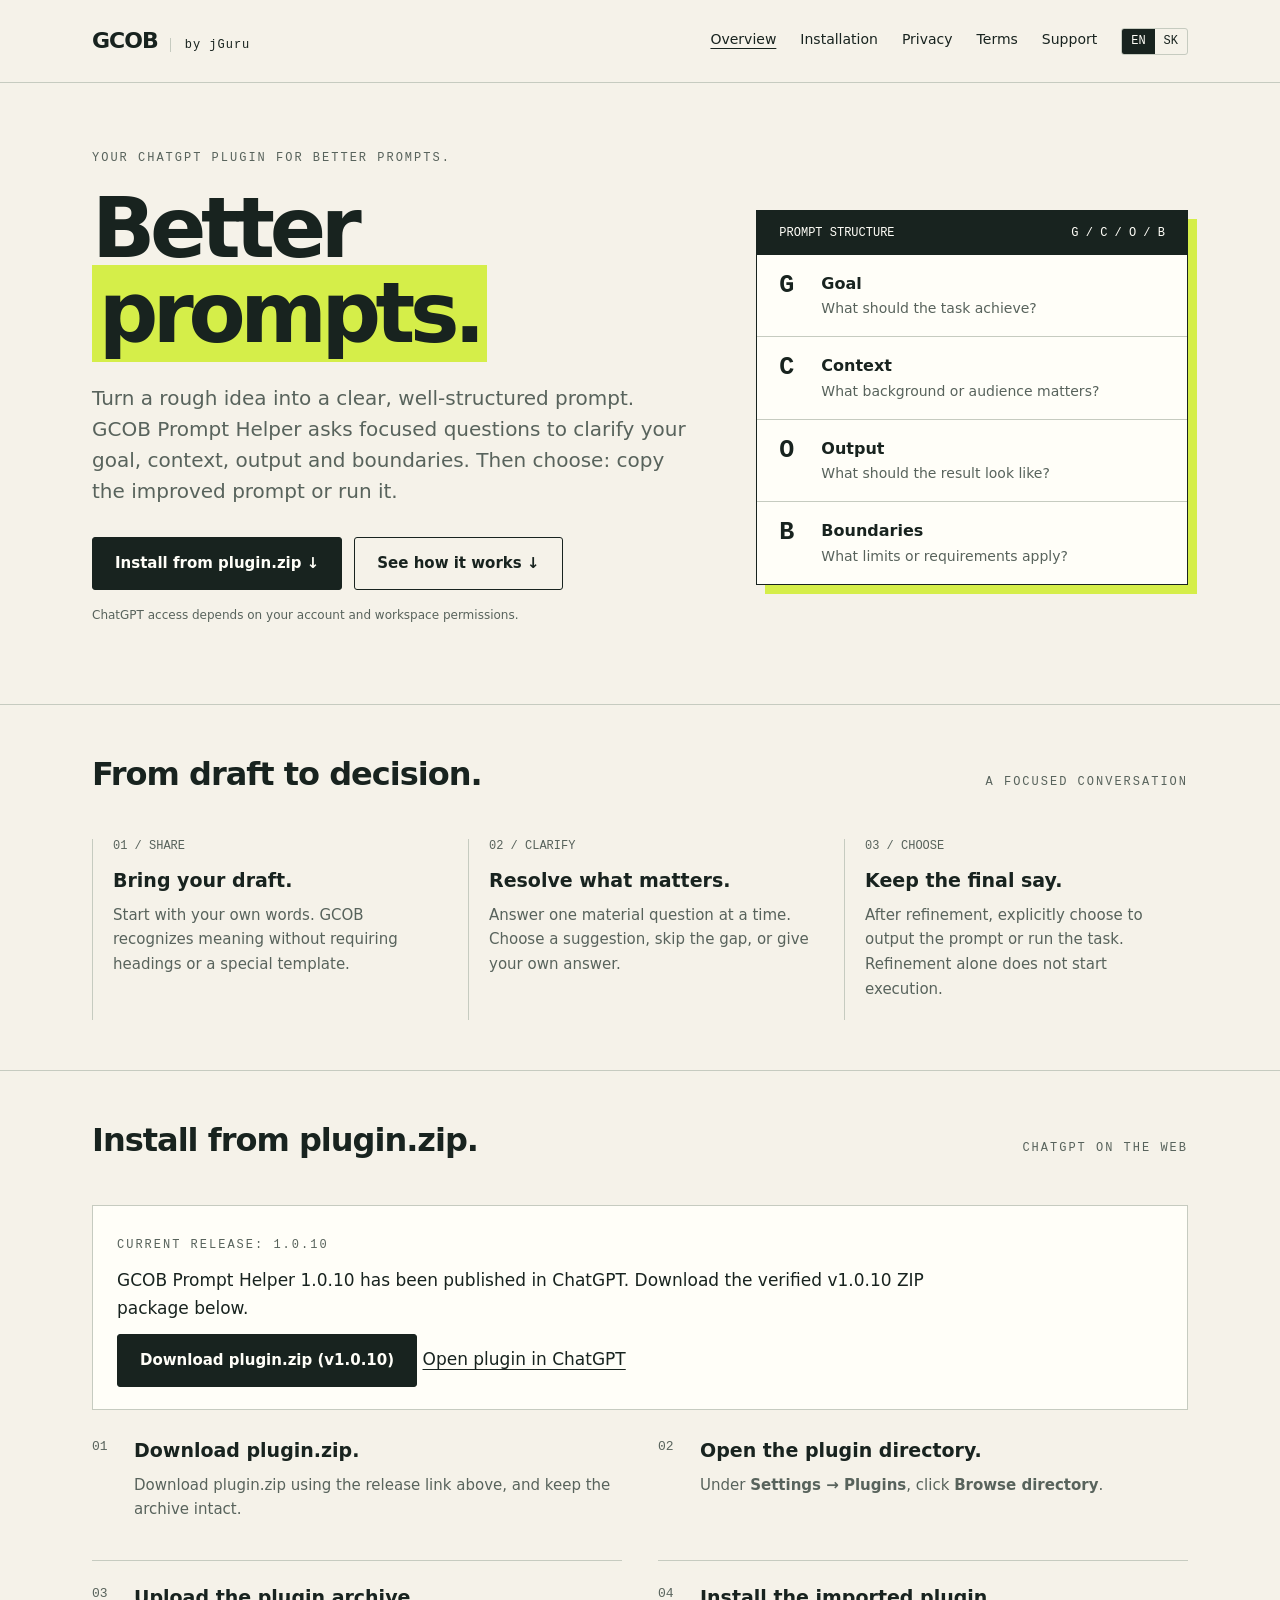
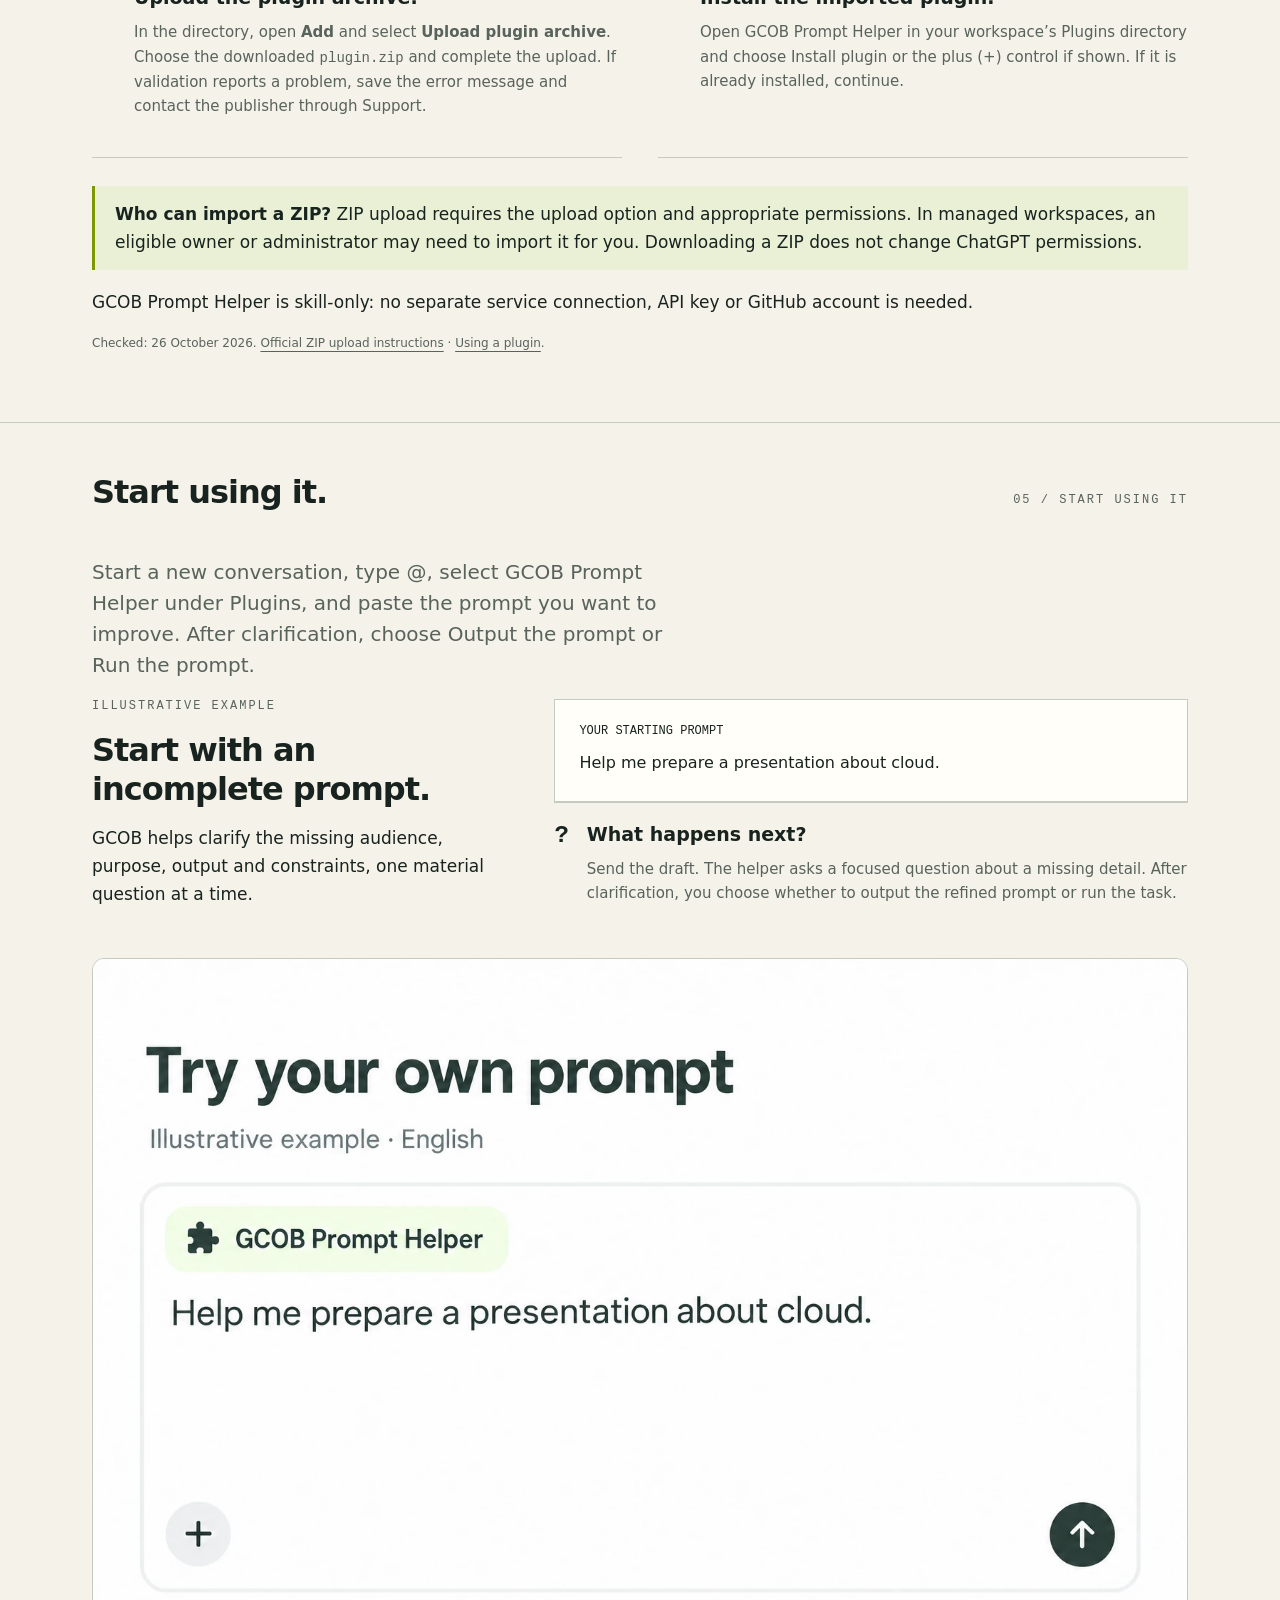
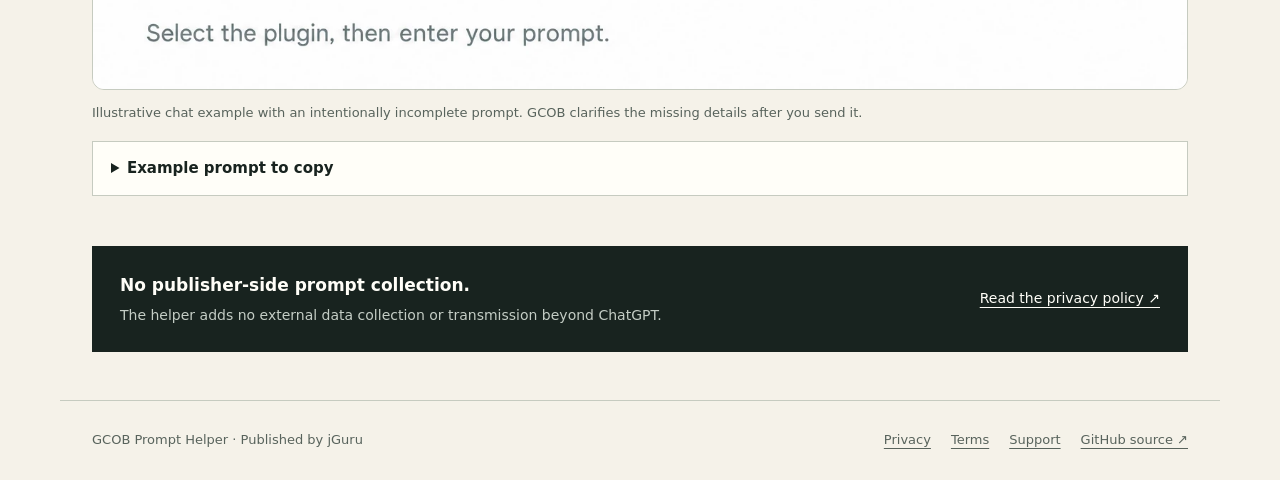
==== index.html @ a074fd97 "Align English plugin installation steps with Slovak guide" ====
<!doctype html><html lang="en"><head><meta charset="utf-8"><meta name="viewport" content="width=device-width, initial-scale=1"><meta name="description" content="Create better prompts with GCOB Prompt Helper by jGuru. Turn rough ideas into clear prompts through focused questions about your goal, context, output and boundaries."><meta name="color-scheme" content="light"><meta name="referrer" content="strict-origin-when-cross-origin"><title>Better prompts with GCOB Prompt Helper | jGuru</title><link rel="icon" type="image/svg+xml" href="assets/favicon.svg"><link rel="stylesheet" href="assets/site.css"><link rel="canonical" href="https://passanger68.github.io/gcob-prompt-helper/" /><link rel="alternate" hreflang="en" href="https://passanger68.github.io/gcob-prompt-helper/" /><link rel="alternate" hreflang="sk" href="https://passanger68.github.io/gcob-prompt-helper/sk/" /><link rel="alternate" hreflang="x-default" href="https://passanger68.github.io/gcob-prompt-helper/" /></head><body><a class="skip" href="#main">Skip to content</a><header><div class="wrap top"><a class="brand" href="index.html">GCOB<span>by jGuru</span></a><nav aria-label="Main navigation"><a href="index.html" aria-current="page">Overview</a><a href="#install">Installation</a><a href="privacy/">Privacy</a><a href="terms/">Terms</a><a href="support/">Support</a><span class="language-switch" role="group" aria-label="EN / SK"><a href="index.html" lang="en" hreflang="en" aria-current="true">EN</a><a href="sk/index.html" lang="sk" hreflang="sk">SK</a></span></nav></div></header><main id="main"><section class="wrap hero"><div><p class="eyebrow">Your ChatGPT plugin for better prompts.</p><h1>Better<br><em>prompts.</em></h1><p class="lead">Turn a rough idea into a clear, well-structured prompt. GCOB Prompt Helper asks focused questions to clarify your goal, context, output and boundaries. Then choose: copy the improved prompt or run it.</p><div class="actions"><a class="button" href="#install">Install from plugin.zip ↓</a><a class="button secondary" href="#how-it-works">See how it works ↓</a></div><p class="micro">ChatGPT access depends on your account and workspace permissions.</p></div><aside class="spec" aria-label="The four parts of GCOB"><div class="spec-head"><span>PROMPT STRUCTURE</span><span>G / C / O / B</span></div><dl><div><dt>G</dt><dd><strong>Goal</strong>What should the task achieve?</dd></div><div><dt>C</dt><dd><strong>Context</strong>What background or audience matters?</dd></div><div><dt>O</dt><dd><strong>Output</strong>What should the result look like?</dd></div><div><dt>B</dt><dd><strong>Boundaries</strong>What limits or requirements apply?</dd></div></dl></aside></section><section class="section" id="how-it-works"><div class="wrap"><div class="section-head"><h2>From draft to decision.</h2><span class="eyebrow">A focused conversation</span></div><div class="steps"><article><span class="number">01 / SHARE</span><h3>Bring your draft.</h3><p>Start with your own words. GCOB recognizes meaning without requiring headings or a special template.</p></article><article><span class="number">02 / CLARIFY</span><h3>Resolve what matters.</h3><p>Answer one material question at a time. Choose a suggestion, skip the gap, or give your own answer.</p></article><article><span class="number">03 / CHOOSE</span><h3>Keep the final say.</h3><p>After refinement, explicitly choose to output the prompt or run the task. Refinement alone does not start execution.</p></article></div></div></section><section class="section" id="install"><div class="wrap"><div class="section-head"><h2>Install from plugin.zip.</h2><span class="eyebrow">ChatGPT on the web</span></div><div class="release-status"><span class="eyebrow">Current release: 1.0.10</span><p>GCOB Prompt Helper 1.0.10 has been published in ChatGPT. Download the verified v1.0.10 ZIP package below.</p><a class="button" href="https://github.com/passanger68/gcob-prompt-helper/releases/download/v1.0.10/plugin.zip" download>Download plugin.zip (v1.0.10)</a> <a href="https://chatgpt.com/plugins/Plugin_091097c7dc1c819188bea072cd539f1d">Open plugin in ChatGPT</a></div><ol class="install-steps"><li><h3>Download plugin.zip.</h3><p>Download plugin.zip using the release link above, and keep the archive intact.</p></li><li><h3>Open the plugin directory.</h3><p>Under <strong>Settings → Plugins</strong>, click <strong>Browse directory</strong>.</p></li><li><h3>Upload the plugin archive.</h3><p>In the directory, open <strong>Add</strong> and select <strong>Upload plugin archive</strong>. Choose the downloaded <code>plugin.zip</code> and complete the upload. If validation reports a problem, save the error message and contact the publisher through Support.</p></li><li><h3>Install the imported plugin.</h3><p>Open GCOB Prompt Helper in your workspace’s Plugins directory and choose Install plugin or the plus (+) control if shown. If it is already installed, continue.</p></li></ol><p class="note"><strong>Who can import a ZIP?</strong> ZIP upload requires the upload option and appropriate permissions. In managed workspaces, an eligible owner or administrator may need to import it for you. Downloading a ZIP does not change ChatGPT permissions.</p><p>GCOB Prompt Helper is skill-only: no separate service connection, API key or GitHub account is needed.</p><p class="micro">Checked: 26 October 2026. <a href="https://help.openai.com/en/articles/20001256-plugins-in-chatgpt">Official ZIP upload instructions</a> · <a href="https://learn.chatgpt.com/docs/build-plugins#using-a-plugin">Using a plugin</a>.</p></div></section><section class="section" id="start-using"><div class="wrap"><div class="section-head"><h2>Start using it.</h2><span class="eyebrow">05 / START USING IT</span></div><p class="lead">Start a new conversation, type @, select GCOB Prompt Helper under Plugins, and paste the prompt you want to improve. After clarification, choose Output the prompt or Run the prompt.</p></div><div class="wrap example" id="example"><div><p class="eyebrow">Illustrative example</p><h2>Start with an incomplete prompt.</h2><p>GCOB helps clarify the missing audience, purpose, output and constraints, one material question at a time.</p></div><div><div class="prompt"><strong>Your starting prompt</strong>Help me prepare a presentation about cloud.</div><div class="choice"><b>?</b><div><h3>What happens next?</h3><p>Send the draft. The helper asks a focused question about a missing detail. After clarification, you choose whether to output the refined prompt or run the task.</p></div></div></div></div><div class="wrap chat-demo"><figure><a href="assets/chat-example-en-v2.webp" aria-label="Chat box with GCOB Prompt Helper selected and an incomplete English prompt about a cloud presentation."><img src="assets/chat-example-en-v2.webp" alt="Chat box with GCOB Prompt Helper selected and an incomplete English prompt about a cloud presentation." width="1536" height="1024" loading="lazy" decoding="async"></a><figcaption>Illustrative chat example with an intentionally incomplete prompt. GCOB clarifies the missing details after you send it.</figcaption></figure><details><summary>Example prompt to copy</summary><p class="copy-prompt">Help me prepare a presentation about cloud.</p></details></div></section><section class="wrap" style="padding-bottom:48px"><div class="privacy-banner"><div><strong>No publisher-side prompt collection.</strong><p>The helper adds no external data collection or transmission beyond ChatGPT.</p></div><a href="privacy/">Read the privacy policy ↗</a></div></section></main><footer class="wrap footer"><span>GCOB Prompt Helper · Published by jGuru</span><div class="footer-links"><a href="privacy/">Privacy</a><a href="terms/">Terms</a><a href="support/">Support</a><a href="https://github.com/passanger68/gcob-prompt-helper">GitHub source ↗</a></div></footer></body></html>
---- assets/site.css ----
@charset "UTF-8";:root{--paper:#f5f2e9;--ink:#18231f;--muted:#58635c;--line:#c6cbc0;--accent:#d5ee49;--white:#fffef8}*{box-sizing:border-box}html{scroll-behavior:smooth}body{margin:0;background:var(--paper);color:var(--ink);font:17px/1.65 system-ui,-apple-system,BlinkMacSystemFont,"Segoe UI",sans-serif}a{color:inherit;text-underline-offset:4px}a:hover{text-decoration-thickness:2px}a:focus-visible{outline:3px solid #547300;outline-offset:5px}.wrap{max-width:1160px;margin:auto;padding:0 32px}.skip{position:absolute;top:-80px;left:16px;background:var(--ink);color:white;padding:10px}.skip:focus{top:10px;z-index:9}header{border-bottom:1px solid var(--line)}.top{display:flex;justify-content:space-between;align-items:center;gap:24px;padding-top:23px;padding-bottom:23px}.brand{font-weight:800;text-decoration:none;letter-spacing:-1px;font-size:22px}.brand span{font:12px ui-monospace,monospace;letter-spacing:1px;margin-left:12px;border-left:1px solid var(--line);padding-left:14px}nav{display:flex;gap:24px;flex-wrap:wrap}nav a{font-size:14px;text-decoration:none}nav a[aria-current=page]{text-decoration:underline}.eyebrow{font:12px ui-monospace,monospace;text-transform:uppercase;letter-spacing:2px;color:var(--muted)}.hero{padding-top:68px;padding-bottom:60px;display:grid;grid-template-columns:1.4fr 1fr;gap:60px;align-items:center}h1{font-size:clamp(46px,6.5vw,86px);line-height:1.02;letter-spacing:-.065em;font-weight:750;margin:22px 0 26px}h1 em{font-style:normal;background:var(--accent);padding:0 .08em}.lead{max-width:600px;font-size:20px;line-height:1.55;color:var(--muted)}.actions{display:flex;gap:12px;align-items:center;flex-wrap:wrap;margin-top:30px}.button{display:inline-flex;align-items:center;justify-content:center;background:var(--ink);color:var(--white);padding:13px 22px;text-decoration:none;font-size:15px;font-weight:650;border:1px solid var(--ink);border-radius:3px}.button.secondary{color:var(--ink);background:transparent}.button:hover{background:var(--accent);color:var(--ink)}.micro{font-size:12px;color:var(--muted);margin-top:16px}.spec{border:1px solid var(--ink);box-shadow:9px 9px 0 var(--accent);background:var(--white)}.spec-head{padding:15px 22px;background:var(--ink);color:var(--white);font:12px ui-monospace,monospace;display:flex;justify-content:space-between;gap:10px}.spec dl{margin:0}.spec dl>div{padding:16px 22px;border-bottom:1px solid var(--line);display:grid;grid-template-columns:28px 1fr;gap:14px}.spec dl>div:last-child{border:0}.spec dt{font:700 25px ui-monospace,monospace}.spec dd{margin:0;font-size:14px;color:var(--muted)}.spec strong{display:block;color:var(--ink);font-size:16px}.section{border-top:1px solid var(--line);padding:50px 0}.section-head{display:flex;align-items:baseline;justify-content:space-between;gap:24px;margin-bottom:30px}h2{font-size:32px;line-height:1.2;letter-spacing:-1px;margin:0 0 16px}h3{font-size:19px;line-height:1.3;margin:0 0 10px}.steps{display:grid;grid-template-columns:repeat(3,1fr);gap:32px;counter-reset:steps}.steps article{border-left:1px solid var(--line);padding-left:20px}.number{font:12px ui-monospace,monospace;color:var(--muted);display:block;margin-bottom:15px}p{margin:0 0 18px}.steps p{color:var(--muted);font-size:15px}.example{display:grid;grid-template-columns:1fr 1.5fr;gap:40px}.prompt{padding:24px;border:1px solid var(--line);background:var(--white);font-size:16px}.prompt strong{font:12px ui-monospace,monospace;text-transform:uppercase;display:block;margin-bottom:12px}.choice{display:flex;gap:18px;align-items:start;border-top:1px solid var(--line);padding:19px 0}.choice b{font:700 24px ui-monospace,monospace}.choice p{margin:0;color:var(--muted);font-size:15px}.privacy-banner{padding:25px 28px;background:var(--ink);color:var(--white);display:flex;justify-content:space-between;align-items:center;gap:30px}.privacy-banner p{margin:5px 0 0;font-size:14px;color:#c4cdc5}.privacy-banner a{white-space:nowrap;font-size:14px}.legal{max-width:800px;padding-top:56px;padding-bottom:70px}.legal h1{font-size:clamp(42px,6vw,64px);margin-bottom:20px}.legal h2{font-size:25px;margin-top:36px}.legal p,.legal li{color:var(--muted)}.legal strong{color:var(--ink)}.legal ul{padding-left:24px}.date{font:12px ui-monospace,monospace;color:var(--muted);margin-bottom:30px}.note{border-left:3px solid #7d9800;padding:14px 20px;background:#eaf0d6}.footer{border-top:1px solid var(--line);padding-top:28px;padding-bottom:30px;display:flex;justify-content:space-between;gap:24px;align-items:center;font-size:13px;color:var(--muted)}.footer-links{display:flex;gap:20px;flex-wrap:wrap}.mono{font-family:ui-monospace,monospace} @media(max-width:760px){.wrap{padding-left:22px;padding-right:22px}.top{align-items:start;gap:16px;flex-direction:column}.brand span{margin-left:8px;padding-left:10px}nav{gap:18px}.hero{grid-template-columns:1fr;gap:32px;padding-top:42px;padding-bottom:44px}h1{font-size:58px}.lead{font-size:18px}.spec{margin-right:9px}.steps,.example{grid-template-columns:1fr;gap:24px}.section{padding:36px 0}.section-head{display:block}.privacy-banner,.footer{align-items:start;flex-direction:column;gap:16px}.legal{padding-top:38px}.legal h1{font-size:48px}.actions{align-items:stretch}.button{flex-grow:1}}@media(prefers-reduced-motion:reduce){html{scroll-behavior:auto}}
.language-switch{display:inline-flex;gap:0;border:1px solid var(--line);border-radius:3px;overflow:hidden;align-self:center}.language-switch a{padding:3px 9px;font:12px/1.6 ui-monospace,monospace;text-decoration:none}.language-switch a[aria-current=true]{background:var(--ink);color:var(--white)}html[lang=sk] .hero h1{font-size:clamp(44px,5.8vw,76px)}html[lang=sk] .top{gap:16px}html[lang=sk] nav{gap:16px}@media(max-width:760px){html[lang=sk] .hero h1{font-size:clamp(42px,11vw,58px)}nav{align-items:center}.language-switch{margin-left:auto}}

.release-status{border:1px solid var(--line);background:var(--white);padding:22px 24px;margin:6px 0 28px}.release-status p{margin:10px 0 12px;max-width:850px}.release-status code{display:inline-block;padding:3px 9px;background:var(--accent);font-size:14px}.install-steps{display:grid;grid-template-columns:repeat(2,minmax(0,1fr));list-style:none;counter-reset:install;margin:0 0 28px;padding:0;gap:24px 36px}.install-steps li{counter-increment:install;padding:0 0 20px 42px;border-bottom:1px solid var(--line);position:relative;min-width:0}.install-steps li:before{content:counter(install,decimal-leading-zero);position:absolute;left:0;top:1px;font:13px ui-monospace,monospace;color:var(--muted)}.install-steps p{font-size:15px;color:var(--muted);overflow-wrap:anywhere}.install-steps code{font-size:14px}@media(max-width:760px){.install-steps{grid-template-columns:1fr}.release-status{padding:18px}.top nav{gap:12px}}

.chat-demo{margin-top:32px}.chat-demo figure{margin:0}.chat-demo img{display:block;width:100%;height:auto;border:1px solid var(--line);border-radius:12px;background:white}.chat-demo figcaption{font-size:13px;color:var(--muted);margin:12px 0 18px}.chat-demo details{border:1px solid var(--line);padding:14px 18px;background:var(--white)}.chat-demo summary{cursor:pointer;font-weight:600;font-size:15px}.copy-prompt{margin:16px 0 0;font-size:16px;user-select:text}
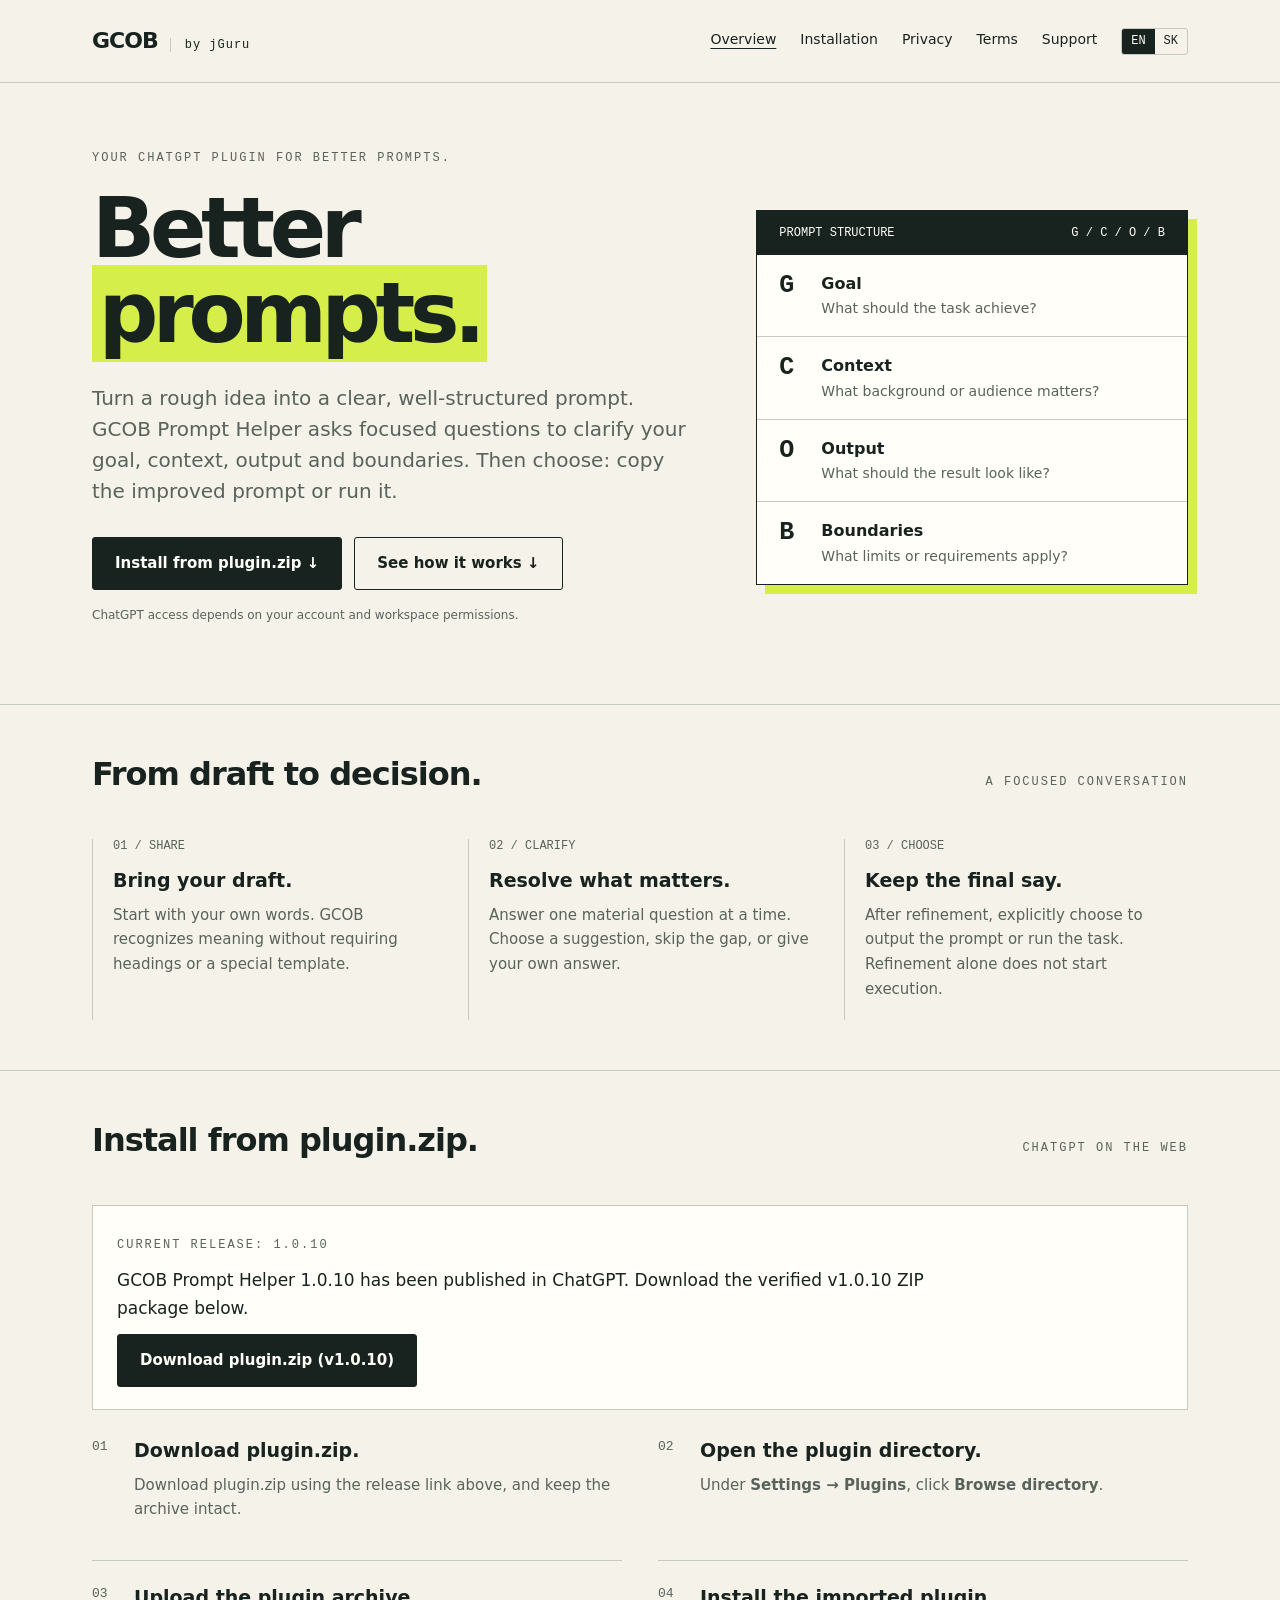
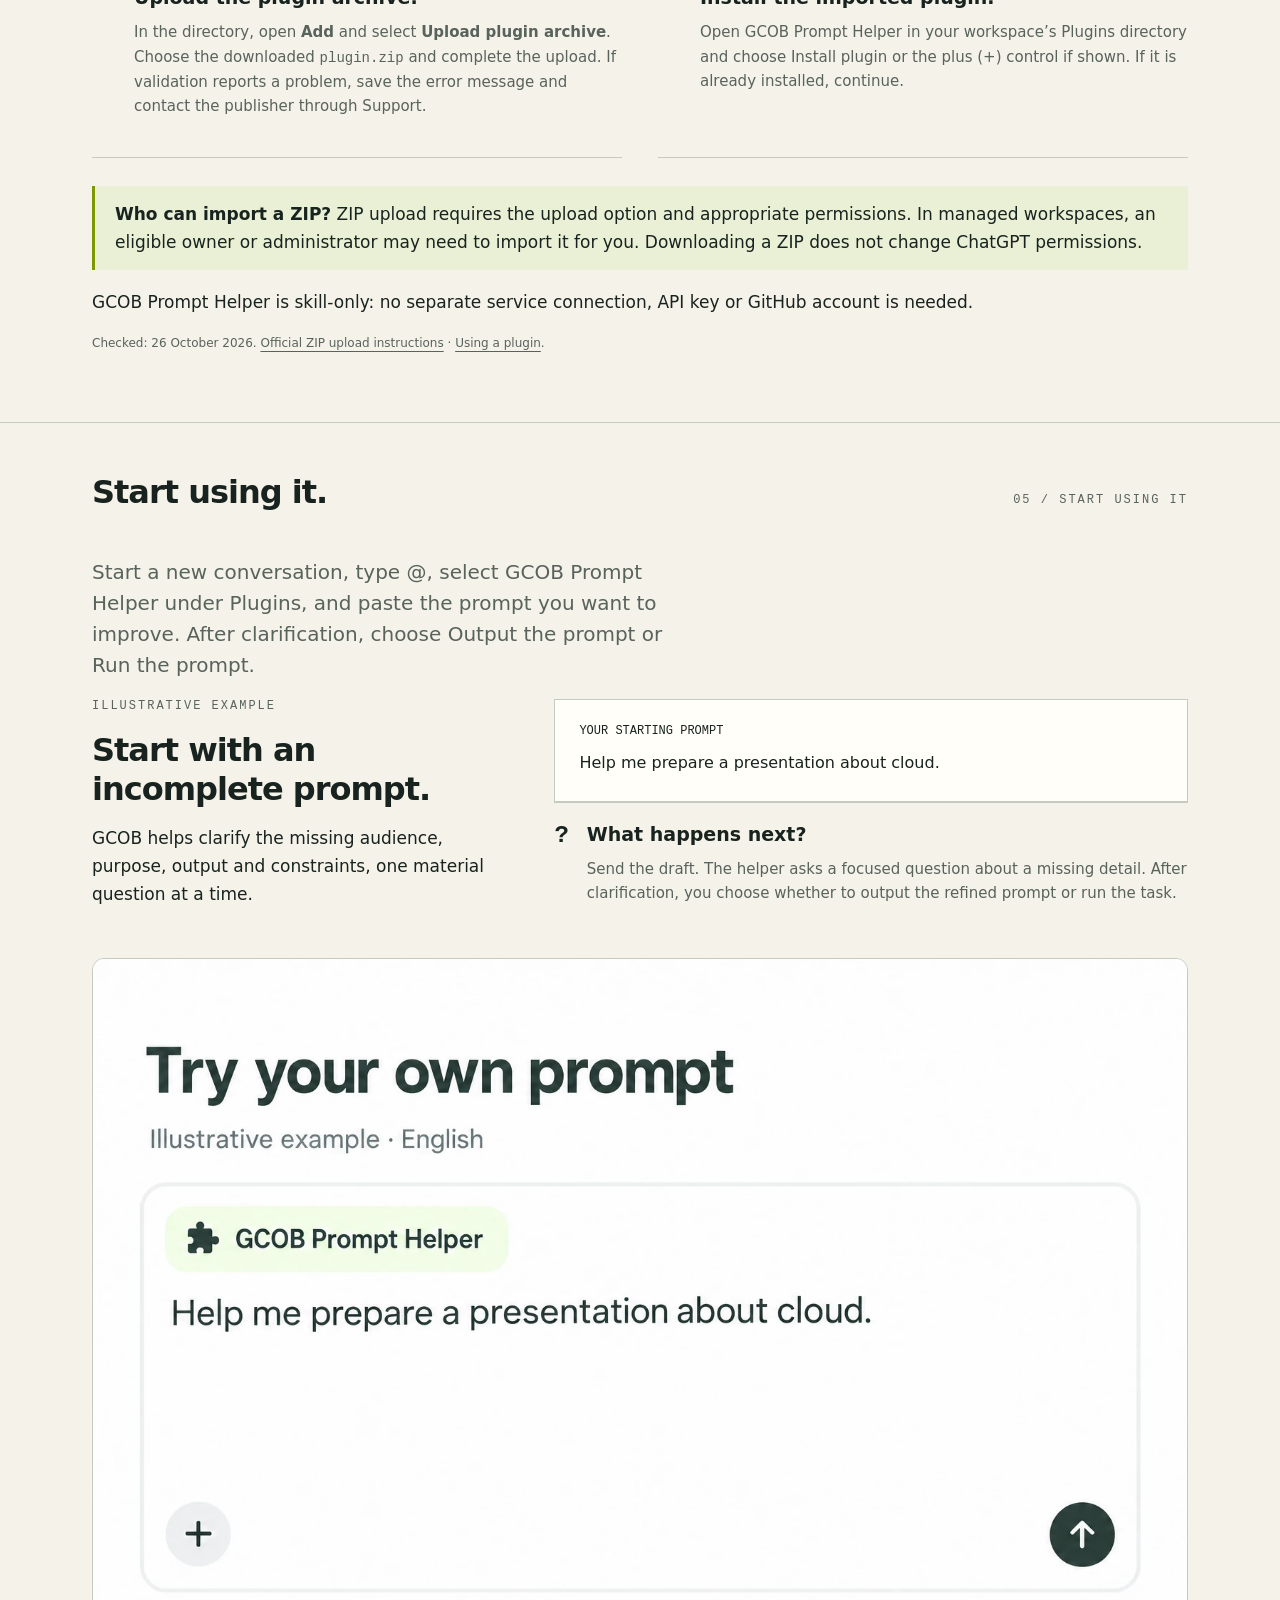
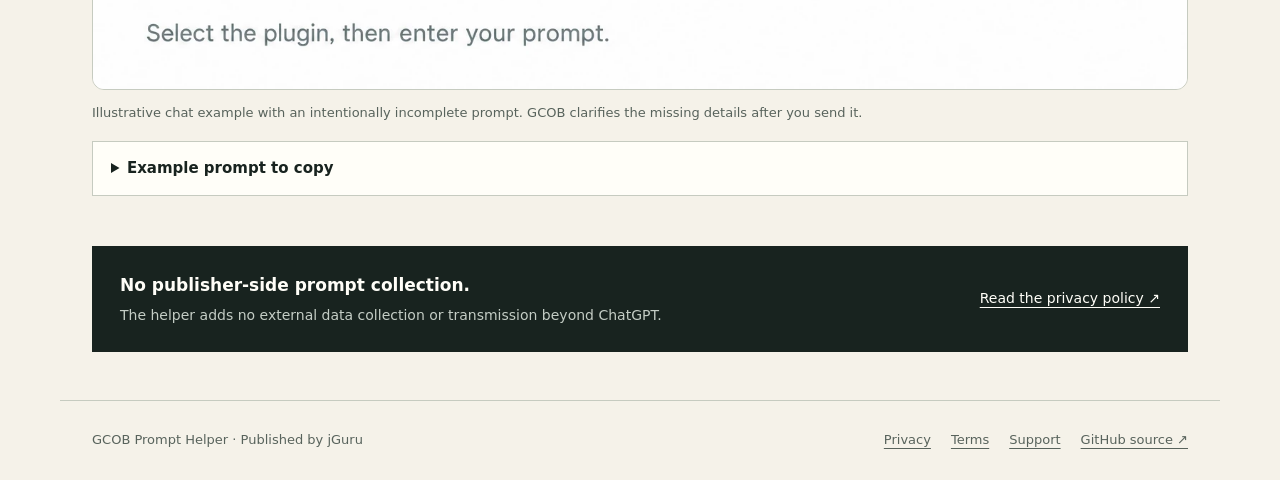
==== commit 67d4c7a4: "Remove ChatGPT plugin links from English and Slovak pages" ====
--- a/index.html
+++ b/index.html
@@ -1 +1 @@
-<!doctype html><html lang="en"><head><meta charset="utf-8"><meta name="viewport" content="width=device-width, initial-scale=1"><meta name="description" content="Create better prompts with GCOB Prompt Helper by jGuru. Turn rough ideas into clear prompts through focused questions about your goal, context, output and boundaries."><meta name="color-scheme" content="light"><meta name="referrer" content="strict-origin-when-cross-origin"><title>Better prompts with GCOB Prompt Helper | jGuru</title><link rel="icon" type="image/svg+xml" href="assets/favicon.svg"><link rel="stylesheet" href="assets/site.css"><link rel="canonical" href="https://passanger68.github.io/gcob-prompt-helper/" /><link rel="alternate" hreflang="en" href="https://passanger68.github.io/gcob-prompt-helper/" /><link rel="alternate" hreflang="sk" href="https://passanger68.github.io/gcob-prompt-helper/sk/" /><link rel="alternate" hreflang="x-default" href="https://passanger68.github.io/gcob-prompt-helper/" /></head><body><a class="skip" href="#main">Skip to content</a><header><div class="wrap top"><a class="brand" href="index.html">GCOB<span>by jGuru</span></a><nav aria-label="Main navigation"><a href="index.html" aria-current="page">Overview</a><a href="#install">Installation</a><a href="privacy/">Privacy</a><a href="terms/">Terms</a><a href="support/">Support</a><span class="language-switch" role="group" aria-label="EN / SK"><a href="index.html" lang="en" hreflang="en" aria-current="true">EN</a><a href="sk/index.html" lang="sk" hreflang="sk">SK</a></span></nav></div></header><main id="main"><section class="wrap hero"><div><p class="eyebrow">Your ChatGPT plugin for better prompts.</p><h1>Better<br><em>prompts.</em></h1><p class="lead">Turn a rough idea into a clear, well-structured prompt. GCOB Prompt Helper asks focused questions to clarify your goal, context, output and boundaries. Then choose: copy the improved prompt or run it.</p><div class="actions"><a class="button" href="#install">Install from plugin.zip ↓</a><a class="button secondary" href="#how-it-works">See how it works ↓</a></div><p class="micro">ChatGPT access depends on your account and workspace permissions.</p></div><aside class="spec" aria-label="The four parts of GCOB"><div class="spec-head"><span>PROMPT STRUCTURE</span><span>G / C / O / B</span></div><dl><div><dt>G</dt><dd><strong>Goal</strong>What should the task achieve?</dd></div><div><dt>C</dt><dd><strong>Context</strong>What background or audience matters?</dd></div><div><dt>O</dt><dd><strong>Output</strong>What should the result look like?</dd></div><div><dt>B</dt><dd><strong>Boundaries</strong>What limits or requirements apply?</dd></div></dl></aside></section><section class="section" id="how-it-works"><div class="wrap"><div class="section-head"><h2>From draft to decision.</h2><span class="eyebrow">A focused conversation</span></div><div class="steps"><article><span class="number">01 / SHARE</span><h3>Bring your draft.</h3><p>Start with your own words. GCOB recognizes meaning without requiring headings or a special template.</p></article><article><span class="number">02 / CLARIFY</span><h3>Resolve what matters.</h3><p>Answer one material question at a time. Choose a suggestion, skip the gap, or give your own answer.</p></article><article><span class="number">03 / CHOOSE</span><h3>Keep the final say.</h3><p>After refinement, explicitly choose to output the prompt or run the task. Refinement alone does not start execution.</p></article></div></div></section><section class="section" id="install"><div class="wrap"><div class="section-head"><h2>Install from plugin.zip.</h2><span class="eyebrow">ChatGPT on the web</span></div><div class="release-status"><span class="eyebrow">Current release: 1.0.10</span><p>GCOB Prompt Helper 1.0.10 has been published in ChatGPT. Download the verified v1.0.10 ZIP package below.</p><a class="button" href="https://github.com/passanger68/gcob-prompt-helper/releases/download/v1.0.10/plugin.zip" download>Download plugin.zip (v1.0.10)</a> <a href="https://chatgpt.com/plugins/Plugin_091097c7dc1c819188bea072cd539f1d">Open plugin in ChatGPT</a></div><ol class="install-steps"><li><h3>Download plugin.zip.</h3><p>Download plugin.zip using the release link above, and keep the archive intact.</p></li><li><h3>Open the plugin directory.</h3><p>Under <strong>Settings → Plugins</strong>, click <strong>Browse directory</strong>.</p></li><li><h3>Upload the plugin archive.</h3><p>In the directory, open <strong>Add</strong> and select <strong>Upload plugin archive</strong>. Choose the downloaded <code>plugin.zip</code> and complete the upload. If validation reports a problem, save the error message and contact the publisher through Support.</p></li><li><h3>Install the imported plugin.</h3><p>Open GCOB Prompt Helper in your workspace’s Plugins directory and choose Install plugin or the plus (+) control if shown. If it is already installed, continue.</p></li></ol><p class="note"><strong>Who can import a ZIP?</strong> ZIP upload requires the upload option and appropriate permissions. In managed workspaces, an eligible owner or administrator may need to import it for you. Downloading a ZIP does not change ChatGPT permissions.</p><p>GCOB Prompt Helper is skill-only: no separate service connection, API key or GitHub account is needed.</p><p class="micro">Checked: 26 October 2026. <a href="https://help.openai.com/en/articles/20001256-plugins-in-chatgpt">Official ZIP upload instructions</a> · <a href="https://learn.chatgpt.com/docs/build-plugins#using-a-plugin">Using a plugin</a>.</p></div></section><section class="section" id="start-using"><div class="wrap"><div class="section-head"><h2>Start using it.</h2><span class="eyebrow">05 / START USING IT</span></div><p class="lead">Start a new conversation, type @, select GCOB Prompt Helper under Plugins, and paste the prompt you want to improve. After clarification, choose Output the prompt or Run the prompt.</p></div><div class="wrap example" id="example"><div><p class="eyebrow">Illustrative example</p><h2>Start with an incomplete prompt.</h2><p>GCOB helps clarify the missing audience, purpose, output and constraints, one material question at a time.</p></div><div><div class="prompt"><strong>Your starting prompt</strong>Help me prepare a presentation about cloud.</div><div class="choice"><b>?</b><div><h3>What happens next?</h3><p>Send the draft. The helper asks a focused question about a missing detail. After clarification, you choose whether to output the refined prompt or run the task.</p></div></div></div></div><div class="wrap chat-demo"><figure><a href="assets/chat-example-en-v2.webp" aria-label="Chat box with GCOB Prompt Helper selected and an incomplete English prompt about a cloud presentation."><img src="assets/chat-example-en-v2.webp" alt="Chat box with GCOB Prompt Helper selected and an incomplete English prompt about a cloud presentation." width="1536" height="1024" loading="lazy" decoding="async"></a><figcaption>Illustrative chat example with an intentionally incomplete prompt. GCOB clarifies the missing details after you send it.</figcaption></figure><details><summary>Example prompt to copy</summary><p class="copy-prompt">Help me prepare a presentation about cloud.</p></details></div></section><section class="wrap" style="padding-bottom:48px"><div class="privacy-banner"><div><strong>No publisher-side prompt collection.</strong><p>The helper adds no external data collection or transmission beyond ChatGPT.</p></div><a href="privacy/">Read the privacy policy ↗</a></div></section></main><footer class="wrap footer"><span>GCOB Prompt Helper · Published by jGuru</span><div class="footer-links"><a href="privacy/">Privacy</a><a href="terms/">Terms</a><a href="support/">Support</a><a href="https://github.com/passanger68/gcob-prompt-helper">GitHub source ↗</a></div></footer></body></html>+<!doctype html><html lang="en"><head><meta charset="utf-8"><meta name="viewport" content="width=device-width, initial-scale=1"><meta name="description" content="Create better prompts with GCOB Prompt Helper by jGuru. Turn rough ideas into clear prompts through focused questions about your goal, context, output and boundaries."><meta name="color-scheme" content="light"><meta name="referrer" content="strict-origin-when-cross-origin"><title>Better prompts with GCOB Prompt Helper | jGuru</title><link rel="icon" type="image/svg+xml" href="assets/favicon.svg"><link rel="stylesheet" href="assets/site.css"><link rel="canonical" href="https://passanger68.github.io/gcob-prompt-helper/" /><link rel="alternate" hreflang="en" href="https://passanger68.github.io/gcob-prompt-helper/" /><link rel="alternate" hreflang="sk" href="https://passanger68.github.io/gcob-prompt-helper/sk/" /><link rel="alternate" hreflang="x-default" href="https://passanger68.github.io/gcob-prompt-helper/" /></head><body><a class="skip" href="#main">Skip to content</a><header><div class="wrap top"><a class="brand" href="index.html">GCOB<span>by jGuru</span></a><nav aria-label="Main navigation"><a href="index.html" aria-current="page">Overview</a><a href="#install">Installation</a><a href="privacy/">Privacy</a><a href="terms/">Terms</a><a href="support/">Support</a><span class="language-switch" role="group" aria-label="EN / SK"><a href="index.html" lang="en" hreflang="en" aria-current="true">EN</a><a href="sk/index.html" lang="sk" hreflang="sk">SK</a></span></nav></div></header><main id="main"><section class="wrap hero"><div><p class="eyebrow">Your ChatGPT plugin for better prompts.</p><h1>Better<br><em>prompts.</em></h1><p class="lead">Turn a rough idea into a clear, well-structured prompt. GCOB Prompt Helper asks focused questions to clarify your goal, context, output and boundaries. Then choose: copy the improved prompt or run it.</p><div class="actions"><a class="button" href="#install">Install from plugin.zip ↓</a><a class="button secondary" href="#how-it-works">See how it works ↓</a></div><p class="micro">ChatGPT access depends on your account and workspace permissions.</p></div><aside class="spec" aria-label="The four parts of GCOB"><div class="spec-head"><span>PROMPT STRUCTURE</span><span>G / C / O / B</span></div><dl><div><dt>G</dt><dd><strong>Goal</strong>What should the task achieve?</dd></div><div><dt>C</dt><dd><strong>Context</strong>What background or audience matters?</dd></div><div><dt>O</dt><dd><strong>Output</strong>What should the result look like?</dd></div><div><dt>B</dt><dd><strong>Boundaries</strong>What limits or requirements apply?</dd></div></dl></aside></section><section class="section" id="how-it-works"><div class="wrap"><div class="section-head"><h2>From draft to decision.</h2><span class="eyebrow">A focused conversation</span></div><div class="steps"><article><span class="number">01 / SHARE</span><h3>Bring your draft.</h3><p>Start with your own words. GCOB recognizes meaning without requiring headings or a special template.</p></article><article><span class="number">02 / CLARIFY</span><h3>Resolve what matters.</h3><p>Answer one material question at a time. Choose a suggestion, skip the gap, or give your own answer.</p></article><article><span class="number">03 / CHOOSE</span><h3>Keep the final say.</h3><p>After refinement, explicitly choose to output the prompt or run the task. Refinement alone does not start execution.</p></article></div></div></section><section class="section" id="install"><div class="wrap"><div class="section-head"><h2>Install from plugin.zip.</h2><span class="eyebrow">ChatGPT on the web</span></div><div class="release-status"><span class="eyebrow">Current release: 1.0.10</span><p>GCOB Prompt Helper 1.0.10 has been published in ChatGPT. Download the verified v1.0.10 ZIP package below.</p><a class="button" href="https://github.com/passanger68/gcob-prompt-helper/releases/download/v1.0.10/plugin.zip" download>Download plugin.zip (v1.0.10)</a></div><ol class="install-steps"><li><h3>Download plugin.zip.</h3><p>Download plugin.zip using the release link above, and keep the archive intact.</p></li><li><h3>Open the plugin directory.</h3><p>Under <strong>Settings → Plugins</strong>, click <strong>Browse directory</strong>.</p></li><li><h3>Upload the plugin archive.</h3><p>In the directory, open <strong>Add</strong> and select <strong>Upload plugin archive</strong>. Choose the downloaded <code>plugin.zip</code> and complete the upload. If validation reports a problem, save the error message and contact the publisher through Support.</p></li><li><h3>Install the imported plugin.</h3><p>Open GCOB Prompt Helper in your workspace’s Plugins directory and choose Install plugin or the plus (+) control if shown. If it is already installed, continue.</p></li></ol><p class="note"><strong>Who can import a ZIP?</strong> ZIP upload requires the upload option and appropriate permissions. In managed workspaces, an eligible owner or administrator may need to import it for you. Downloading a ZIP does not change ChatGPT permissions.</p><p>GCOB Prompt Helper is skill-only: no separate service connection, API key or GitHub account is needed.</p><p class="micro">Checked: 26 October 2026. <a href="https://help.openai.com/en/articles/20001256-plugins-in-chatgpt">Official ZIP upload instructions</a> · <a href="https://learn.chatgpt.com/docs/build-plugins#using-a-plugin">Using a plugin</a>.</p></div></section><section class="section" id="start-using"><div class="wrap"><div class="section-head"><h2>Start using it.</h2><span class="eyebrow">05 / START USING IT</span></div><p class="lead">Start a new conversation, type @, select GCOB Prompt Helper under Plugins, and paste the prompt you want to improve. After clarification, choose Output the prompt or Run the prompt.</p></div><div class="wrap example" id="example"><div><p class="eyebrow">Illustrative example</p><h2>Start with an incomplete prompt.</h2><p>GCOB helps clarify the missing audience, purpose, output and constraints, one material question at a time.</p></div><div><div class="prompt"><strong>Your starting prompt</strong>Help me prepare a presentation about cloud.</div><div class="choice"><b>?</b><div><h3>What happens next?</h3><p>Send the draft. The helper asks a focused question about a missing detail. After clarification, you choose whether to output the refined prompt or run the task.</p></div></div></div></div><div class="wrap chat-demo"><figure><a href="assets/chat-example-en-v2.webp" aria-label="Chat box with GCOB Prompt Helper selected and an incomplete English prompt about a cloud presentation."><img src="assets/chat-example-en-v2.webp" alt="Chat box with GCOB Prompt Helper selected and an incomplete English prompt about a cloud presentation." width="1536" height="1024" loading="lazy" decoding="async"></a><figcaption>Illustrative chat example with an intentionally incomplete prompt. GCOB clarifies the missing details after you send it.</figcaption></figure><details><summary>Example prompt to copy</summary><p class="copy-prompt">Help me prepare a presentation about cloud.</p></details></div></section><section class="wrap" style="padding-bottom:48px"><div class="privacy-banner"><div><strong>No publisher-side prompt collection.</strong><p>The helper adds no external data collection or transmission beyond ChatGPT.</p></div><a href="privacy/">Read the privacy policy ↗</a></div></section></main><footer class="wrap footer"><span>GCOB Prompt Helper · Published by jGuru</span><div class="footer-links"><a href="privacy/">Privacy</a><a href="terms/">Terms</a><a href="support/">Support</a><a href="https://github.com/passanger68/gcob-prompt-helper">GitHub source ↗</a></div></footer></body></html>
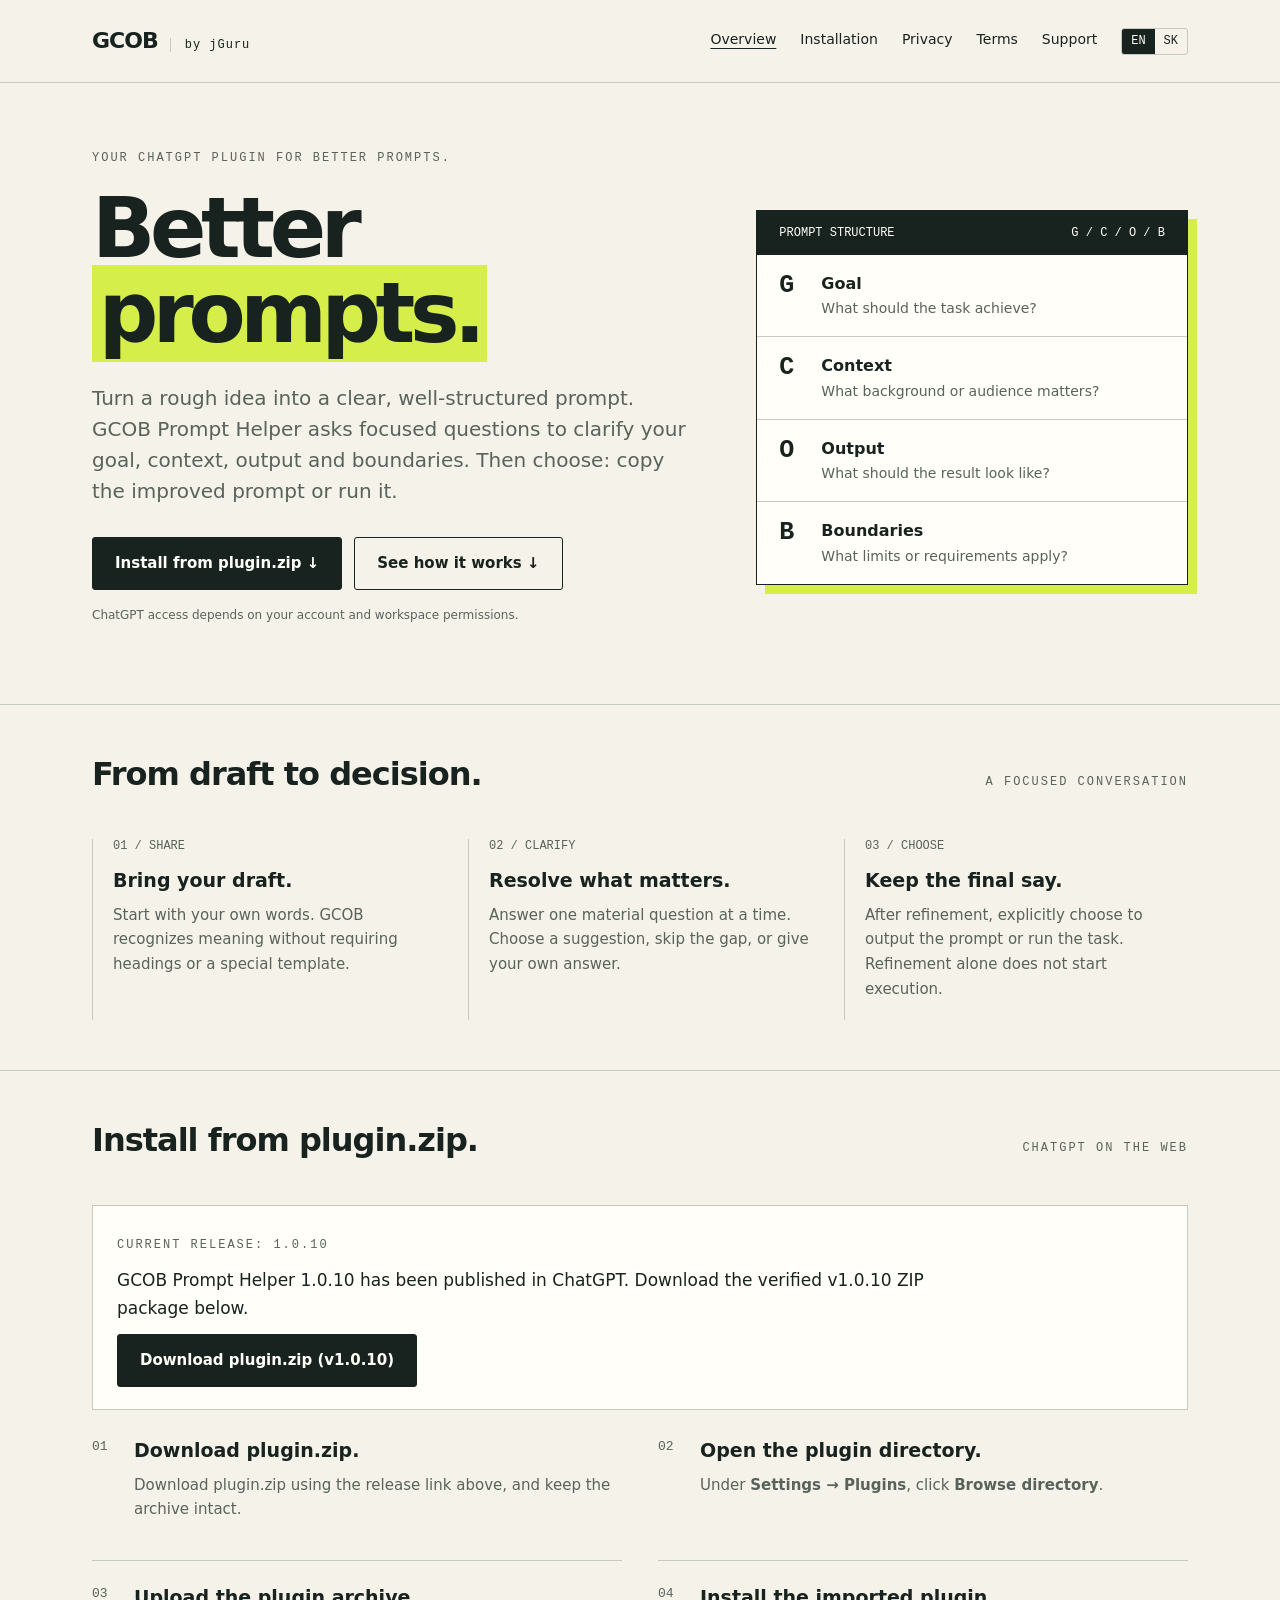
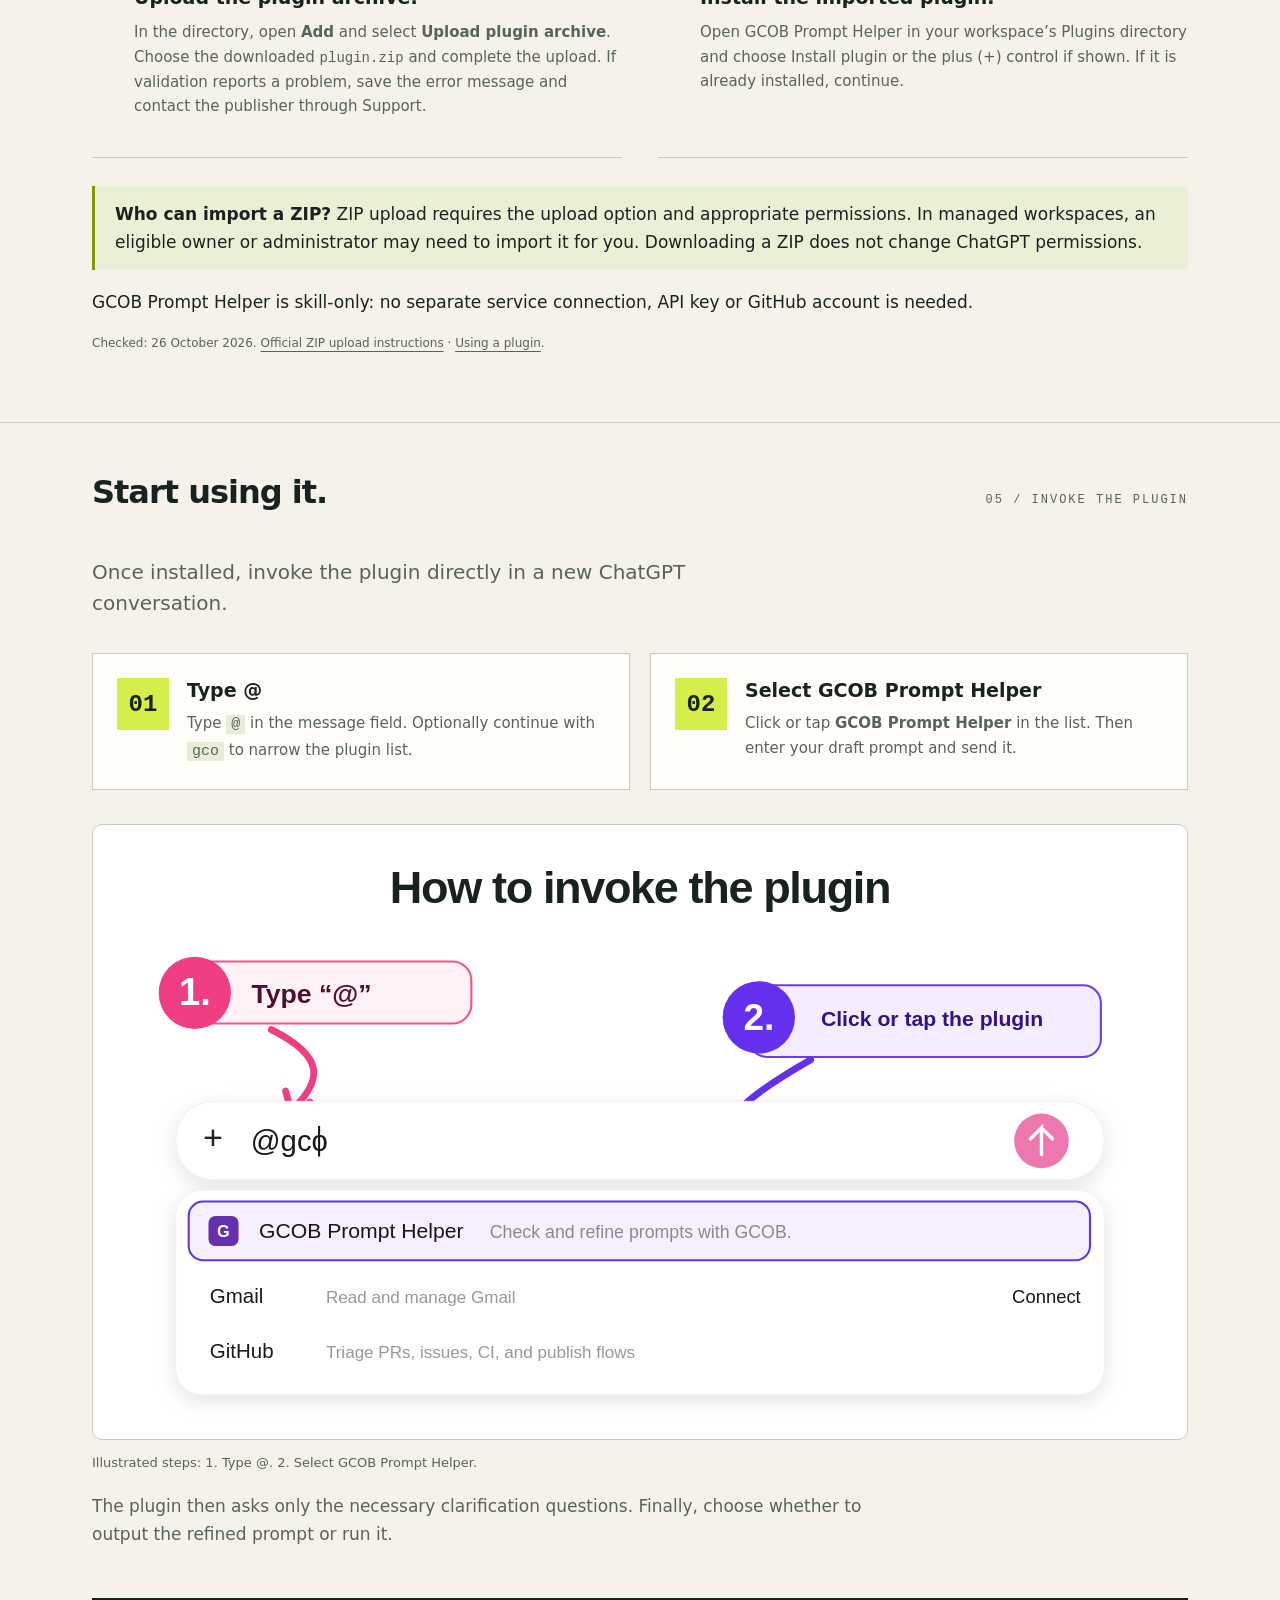
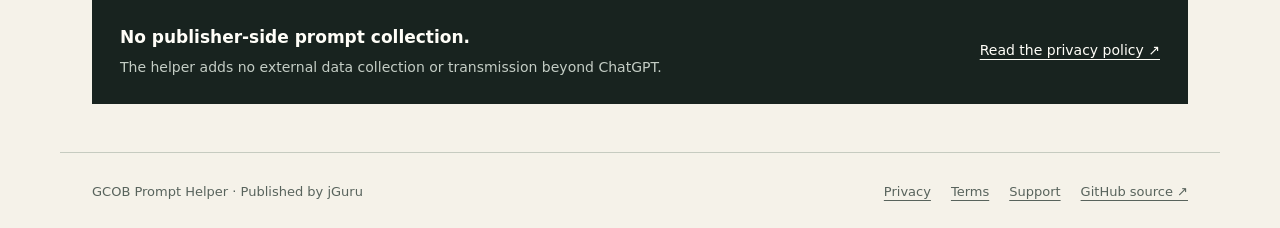
==== commit d009f8f6: "Refine bilingual plugin invocation guide with illustrated steps" ====
--- a/index.html
+++ b/index.html
@@ -1 +1 @@
-<!doctype html><html lang="en"><head><meta charset="utf-8"><meta name="viewport" content="width=device-width, initial-scale=1"><meta name="description" content="Create better prompts with GCOB Prompt Helper by jGuru. Turn rough ideas into clear prompts through focused questions about your goal, context, output and boundaries."><meta name="color-scheme" content="light"><meta name="referrer" content="strict-origin-when-cross-origin"><title>Better prompts with GCOB Prompt Helper | jGuru</title><link rel="icon" type="image/svg+xml" href="assets/favicon.svg"><link rel="stylesheet" href="assets/site.css"><link rel="canonical" href="https://passanger68.github.io/gcob-prompt-helper/" /><link rel="alternate" hreflang="en" href="https://passanger68.github.io/gcob-prompt-helper/" /><link rel="alternate" hreflang="sk" href="https://passanger68.github.io/gcob-prompt-helper/sk/" /><link rel="alternate" hreflang="x-default" href="https://passanger68.github.io/gcob-prompt-helper/" /></head><body><a class="skip" href="#main">Skip to content</a><header><div class="wrap top"><a class="brand" href="index.html">GCOB<span>by jGuru</span></a><nav aria-label="Main navigation"><a href="index.html" aria-current="page">Overview</a><a href="#install">Installation</a><a href="privacy/">Privacy</a><a href="terms/">Terms</a><a href="support/">Support</a><span class="language-switch" role="group" aria-label="EN / SK"><a href="index.html" lang="en" hreflang="en" aria-current="true">EN</a><a href="sk/index.html" lang="sk" hreflang="sk">SK</a></span></nav></div></header><main id="main"><section class="wrap hero"><div><p class="eyebrow">Your ChatGPT plugin for better prompts.</p><h1>Better<br><em>prompts.</em></h1><p class="lead">Turn a rough idea into a clear, well-structured prompt. GCOB Prompt Helper asks focused questions to clarify your goal, context, output and boundaries. Then choose: copy the improved prompt or run it.</p><div class="actions"><a class="button" href="#install">Install from plugin.zip ↓</a><a class="button secondary" href="#how-it-works">See how it works ↓</a></div><p class="micro">ChatGPT access depends on your account and workspace permissions.</p></div><aside class="spec" aria-label="The four parts of GCOB"><div class="spec-head"><span>PROMPT STRUCTURE</span><span>G / C / O / B</span></div><dl><div><dt>G</dt><dd><strong>Goal</strong>What should the task achieve?</dd></div><div><dt>C</dt><dd><strong>Context</strong>What background or audience matters?</dd></div><div><dt>O</dt><dd><strong>Output</strong>What should the result look like?</dd></div><div><dt>B</dt><dd><strong>Boundaries</strong>What limits or requirements apply?</dd></div></dl></aside></section><section class="section" id="how-it-works"><div class="wrap"><div class="section-head"><h2>From draft to decision.</h2><span class="eyebrow">A focused conversation</span></div><div class="steps"><article><span class="number">01 / SHARE</span><h3>Bring your draft.</h3><p>Start with your own words. GCOB recognizes meaning without requiring headings or a special template.</p></article><article><span class="number">02 / CLARIFY</span><h3>Resolve what matters.</h3><p>Answer one material question at a time. Choose a suggestion, skip the gap, or give your own answer.</p></article><article><span class="number">03 / CHOOSE</span><h3>Keep the final say.</h3><p>After refinement, explicitly choose to output the prompt or run the task. Refinement alone does not start execution.</p></article></div></div></section><section class="section" id="install"><div class="wrap"><div class="section-head"><h2>Install from plugin.zip.</h2><span class="eyebrow">ChatGPT on the web</span></div><div class="release-status"><span class="eyebrow">Current release: 1.0.10</span><p>GCOB Prompt Helper 1.0.10 has been published in ChatGPT. Download the verified v1.0.10 ZIP package below.</p><a class="button" href="https://github.com/passanger68/gcob-prompt-helper/releases/download/v1.0.10/plugin.zip" download>Download plugin.zip (v1.0.10)</a></div><ol class="install-steps"><li><h3>Download plugin.zip.</h3><p>Download plugin.zip using the release link above, and keep the archive intact.</p></li><li><h3>Open the plugin directory.</h3><p>Under <strong>Settings → Plugins</strong>, click <strong>Browse directory</strong>.</p></li><li><h3>Upload the plugin archive.</h3><p>In the directory, open <strong>Add</strong> and select <strong>Upload plugin archive</strong>. Choose the downloaded <code>plugin.zip</code> and complete the upload. If validation reports a problem, save the error message and contact the publisher through Support.</p></li><li><h3>Install the imported plugin.</h3><p>Open GCOB Prompt Helper in your workspace’s Plugins directory and choose Install plugin or the plus (+) control if shown. If it is already installed, continue.</p></li></ol><p class="note"><strong>Who can import a ZIP?</strong> ZIP upload requires the upload option and appropriate permissions. In managed workspaces, an eligible owner or administrator may need to import it for you. Downloading a ZIP does not change ChatGPT permissions.</p><p>GCOB Prompt Helper is skill-only: no separate service connection, API key or GitHub account is needed.</p><p class="micro">Checked: 26 October 2026. <a href="https://help.openai.com/en/articles/20001256-plugins-in-chatgpt">Official ZIP upload instructions</a> · <a href="https://learn.chatgpt.com/docs/build-plugins#using-a-plugin">Using a plugin</a>.</p></div></section><section class="section" id="start-using"><div class="wrap"><div class="section-head"><h2>Start using it.</h2><span class="eyebrow">05 / START USING IT</span></div><p class="lead">Start a new conversation, type @, select GCOB Prompt Helper under Plugins, and paste the prompt you want to improve. After clarification, choose Output the prompt or Run the prompt.</p></div><div class="wrap example" id="example"><div><p class="eyebrow">Illustrative example</p><h2>Start with an incomplete prompt.</h2><p>GCOB helps clarify the missing audience, purpose, output and constraints, one material question at a time.</p></div><div><div class="prompt"><strong>Your starting prompt</strong>Help me prepare a presentation about cloud.</div><div class="choice"><b>?</b><div><h3>What happens next?</h3><p>Send the draft. The helper asks a focused question about a missing detail. After clarification, you choose whether to output the refined prompt or run the task.</p></div></div></div></div><div class="wrap chat-demo"><figure><a href="assets/chat-example-en-v2.webp" aria-label="Chat box with GCOB Prompt Helper selected and an incomplete English prompt about a cloud presentation."><img src="assets/chat-example-en-v2.webp" alt="Chat box with GCOB Prompt Helper selected and an incomplete English prompt about a cloud presentation." width="1536" height="1024" loading="lazy" decoding="async"></a><figcaption>Illustrative chat example with an intentionally incomplete prompt. GCOB clarifies the missing details after you send it.</figcaption></figure><details><summary>Example prompt to copy</summary><p class="copy-prompt">Help me prepare a presentation about cloud.</p></details></div></section><section class="wrap" style="padding-bottom:48px"><div class="privacy-banner"><div><strong>No publisher-side prompt collection.</strong><p>The helper adds no external data collection or transmission beyond ChatGPT.</p></div><a href="privacy/">Read the privacy policy ↗</a></div></section></main><footer class="wrap footer"><span>GCOB Prompt Helper · Published by jGuru</span><div class="footer-links"><a href="privacy/">Privacy</a><a href="terms/">Terms</a><a href="support/">Support</a><a href="https://github.com/passanger68/gcob-prompt-helper">GitHub source ↗</a></div></footer></body></html>+<!doctype html><html lang="en"><head><meta charset="utf-8"><meta name="viewport" content="width=device-width, initial-scale=1"><meta name="description" content="Create better prompts with GCOB Prompt Helper by jGuru. Turn rough ideas into clear prompts through focused questions about your goal, context, output and boundaries."><meta name="color-scheme" content="light"><meta name="referrer" content="strict-origin-when-cross-origin"><title>Better prompts with GCOB Prompt Helper | jGuru</title><link rel="icon" type="image/svg+xml" href="assets/favicon.svg"><link rel="stylesheet" href="assets/site.css"><link rel="canonical" href="https://passanger68.github.io/gcob-prompt-helper/" /><link rel="alternate" hreflang="en" href="https://passanger68.github.io/gcob-prompt-helper/" /><link rel="alternate" hreflang="sk" href="https://passanger68.github.io/gcob-prompt-helper/sk/" /><link rel="alternate" hreflang="x-default" href="https://passanger68.github.io/gcob-prompt-helper/" /></head><body><a class="skip" href="#main">Skip to content</a><header><div class="wrap top"><a class="brand" href="index.html">GCOB<span>by jGuru</span></a><nav aria-label="Main navigation"><a href="index.html" aria-current="page">Overview</a><a href="#install">Installation</a><a href="privacy/">Privacy</a><a href="terms/">Terms</a><a href="support/">Support</a><span class="language-switch" role="group" aria-label="EN / SK"><a href="index.html" lang="en" hreflang="en" aria-current="true">EN</a><a href="sk/index.html" lang="sk" hreflang="sk">SK</a></span></nav></div></header><main id="main"><section class="wrap hero"><div><p class="eyebrow">Your ChatGPT plugin for better prompts.</p><h1>Better<br><em>prompts.</em></h1><p class="lead">Turn a rough idea into a clear, well-structured prompt. GCOB Prompt Helper asks focused questions to clarify your goal, context, output and boundaries. Then choose: copy the improved prompt or run it.</p><div class="actions"><a class="button" href="#install">Install from plugin.zip ↓</a><a class="button secondary" href="#how-it-works">See how it works ↓</a></div><p class="micro">ChatGPT access depends on your account and workspace permissions.</p></div><aside class="spec" aria-label="The four parts of GCOB"><div class="spec-head"><span>PROMPT STRUCTURE</span><span>G / C / O / B</span></div><dl><div><dt>G</dt><dd><strong>Goal</strong>What should the task achieve?</dd></div><div><dt>C</dt><dd><strong>Context</strong>What background or audience matters?</dd></div><div><dt>O</dt><dd><strong>Output</strong>What should the result look like?</dd></div><div><dt>B</dt><dd><strong>Boundaries</strong>What limits or requirements apply?</dd></div></dl></aside></section><section class="section" id="how-it-works"><div class="wrap"><div class="section-head"><h2>From draft to decision.</h2><span class="eyebrow">A focused conversation</span></div><div class="steps"><article><span class="number">01 / SHARE</span><h3>Bring your draft.</h3><p>Start with your own words. GCOB recognizes meaning without requiring headings or a special template.</p></article><article><span class="number">02 / CLARIFY</span><h3>Resolve what matters.</h3><p>Answer one material question at a time. Choose a suggestion, skip the gap, or give your own answer.</p></article><article><span class="number">03 / CHOOSE</span><h3>Keep the final say.</h3><p>After refinement, explicitly choose to output the prompt or run the task. Refinement alone does not start execution.</p></article></div></div></section><section class="section" id="install"><div class="wrap"><div class="section-head"><h2>Install from plugin.zip.</h2><span class="eyebrow">ChatGPT on the web</span></div><div class="release-status"><span class="eyebrow">Current release: 1.0.10</span><p>GCOB Prompt Helper 1.0.10 has been published in ChatGPT. Download the verified v1.0.10 ZIP package below.</p><a class="button" href="https://github.com/passanger68/gcob-prompt-helper/releases/download/v1.0.10/plugin.zip" download>Download plugin.zip (v1.0.10)</a></div><ol class="install-steps"><li><h3>Download plugin.zip.</h3><p>Download plugin.zip using the release link above, and keep the archive intact.</p></li><li><h3>Open the plugin directory.</h3><p>Under <strong>Settings → Plugins</strong>, click <strong>Browse directory</strong>.</p></li><li><h3>Upload the plugin archive.</h3><p>In the directory, open <strong>Add</strong> and select <strong>Upload plugin archive</strong>. Choose the downloaded <code>plugin.zip</code> and complete the upload. If validation reports a problem, save the error message and contact the publisher through Support.</p></li><li><h3>Install the imported plugin.</h3><p>Open GCOB Prompt Helper in your workspace’s Plugins directory and choose Install plugin or the plus (+) control if shown. If it is already installed, continue.</p></li></ol><p class="note"><strong>Who can import a ZIP?</strong> ZIP upload requires the upload option and appropriate permissions. In managed workspaces, an eligible owner or administrator may need to import it for you. Downloading a ZIP does not change ChatGPT permissions.</p><p>GCOB Prompt Helper is skill-only: no separate service connection, API key or GitHub account is needed.</p><p class="micro">Checked: 26 October 2026. <a href="https://help.openai.com/en/articles/20001256-plugins-in-chatgpt">Official ZIP upload instructions</a> · <a href="https://learn.chatgpt.com/docs/build-plugins#using-a-plugin">Using a plugin</a>.</p></div></section><section class="section" id="start-using"><div class="wrap"><div class="section-head"><h2>Start using it.</h2><span class="eyebrow">05 / INVOKE THE PLUGIN</span></div><p class="lead">Once installed, invoke the plugin directly in a new ChatGPT conversation.</p><div class="invoke-grid"><div class="invoke-step"><span class="invoke-num">01</span><div><h3>Type @</h3><p>Type <code>@</code> in the message field. Optionally continue with <code>gco</code> to narrow the plugin list.</p></div></div><div class="invoke-step"><span class="invoke-num">02</span><div><h3>Select GCOB Prompt Helper</h3><p>Click or tap <strong>GCOB Prompt Helper</strong> in the list. Then enter your draft prompt and send it.</p></div></div></div><figure class="invoke-visual"><img src="assets/invoke-plugin-en.svg" width="1600" height="900" loading="lazy" decoding="async" alt="How to invoke GCOB Prompt Helper in two steps"><figcaption>Illustrated steps: 1. Type @. 2. Select GCOB Prompt Helper.</figcaption></figure><p class="invoke-after">The plugin then asks only the necessary clarification questions. Finally, choose whether to output the refined prompt or run it.</p></div></section><section class="wrap" style="padding-bottom:48px"><div class="privacy-banner"><div><strong>No publisher-side prompt collection.</strong><p>The helper adds no external data collection or transmission beyond ChatGPT.</p></div><a href="privacy/">Read the privacy policy ↗</a></div></section></main><footer class="wrap footer"><span>GCOB Prompt Helper · Published by jGuru</span><div class="footer-links"><a href="privacy/">Privacy</a><a href="terms/">Terms</a><a href="support/">Support</a><a href="https://github.com/passanger68/gcob-prompt-helper">GitHub source ↗</a></div></footer></body></html>
--- a/assets/site.css
+++ b/assets/site.css
@@ -4,3 +4,6 @@
 .release-status{border:1px solid var(--line);background:var(--white);padding:22px 24px;margin:6px 0 28px}.release-status p{margin:10px 0 12px;max-width:850px}.release-status code{display:inline-block;padding:3px 9px;background:var(--accent);font-size:14px}.install-steps{display:grid;grid-template-columns:repeat(2,minmax(0,1fr));list-style:none;counter-reset:install;margin:0 0 28px;padding:0;gap:24px 36px}.install-steps li{counter-increment:install;padding:0 0 20px 42px;border-bottom:1px solid var(--line);position:relative;min-width:0}.install-steps li:before{content:counter(install,decimal-leading-zero);position:absolute;left:0;top:1px;font:13px ui-monospace,monospace;color:var(--muted)}.install-steps p{font-size:15px;color:var(--muted);overflow-wrap:anywhere}.install-steps code{font-size:14px}@media(max-width:760px){.install-steps{grid-template-columns:1fr}.release-status{padding:18px}.top nav{gap:12px}}
 
 .chat-demo{margin-top:32px}.chat-demo figure{margin:0}.chat-demo img{display:block;width:100%;height:auto;border:1px solid var(--line);border-radius:12px;background:white}.chat-demo figcaption{font-size:13px;color:var(--muted);margin:12px 0 18px}.chat-demo details{border:1px solid var(--line);padding:14px 18px;background:var(--white)}.chat-demo summary{cursor:pointer;font-weight:600;font-size:15px}.copy-prompt{margin:16px 0 0;font-size:16px;user-select:text}
+
+/* Plugin invocation guide */
+.invoke-grid{display:grid;grid-template-columns:repeat(2,minmax(0,1fr));gap:20px;margin:34px 0}.invoke-step{display:flex;align-items:flex-start;gap:18px;padding:24px;background:var(--white);border:1px solid var(--line)}.invoke-num{font:700 24px ui-monospace,monospace;background:var(--accent);width:52px;height:52px;display:grid;place-items:center;flex:none}.invoke-step h3{margin:0 0 8px}.invoke-step p{color:var(--muted);font-size:15px;margin:0}.invoke-step code{background:#e8edda;padding:1px 5px}.invoke-visual{margin:0}.invoke-visual img{display:block;width:100%;height:auto;aspect-ratio:16/9;border:1px solid var(--line);border-radius:10px;background:#fff}.invoke-visual figcaption{font-size:13px;color:var(--muted);margin:12px 0 16px}.invoke-after{margin:18px 0 0;max-width:780px;color:var(--muted)}@media(max-width:760px){.invoke-grid{grid-template-columns:1fr}.invoke-step{padding:18px}}
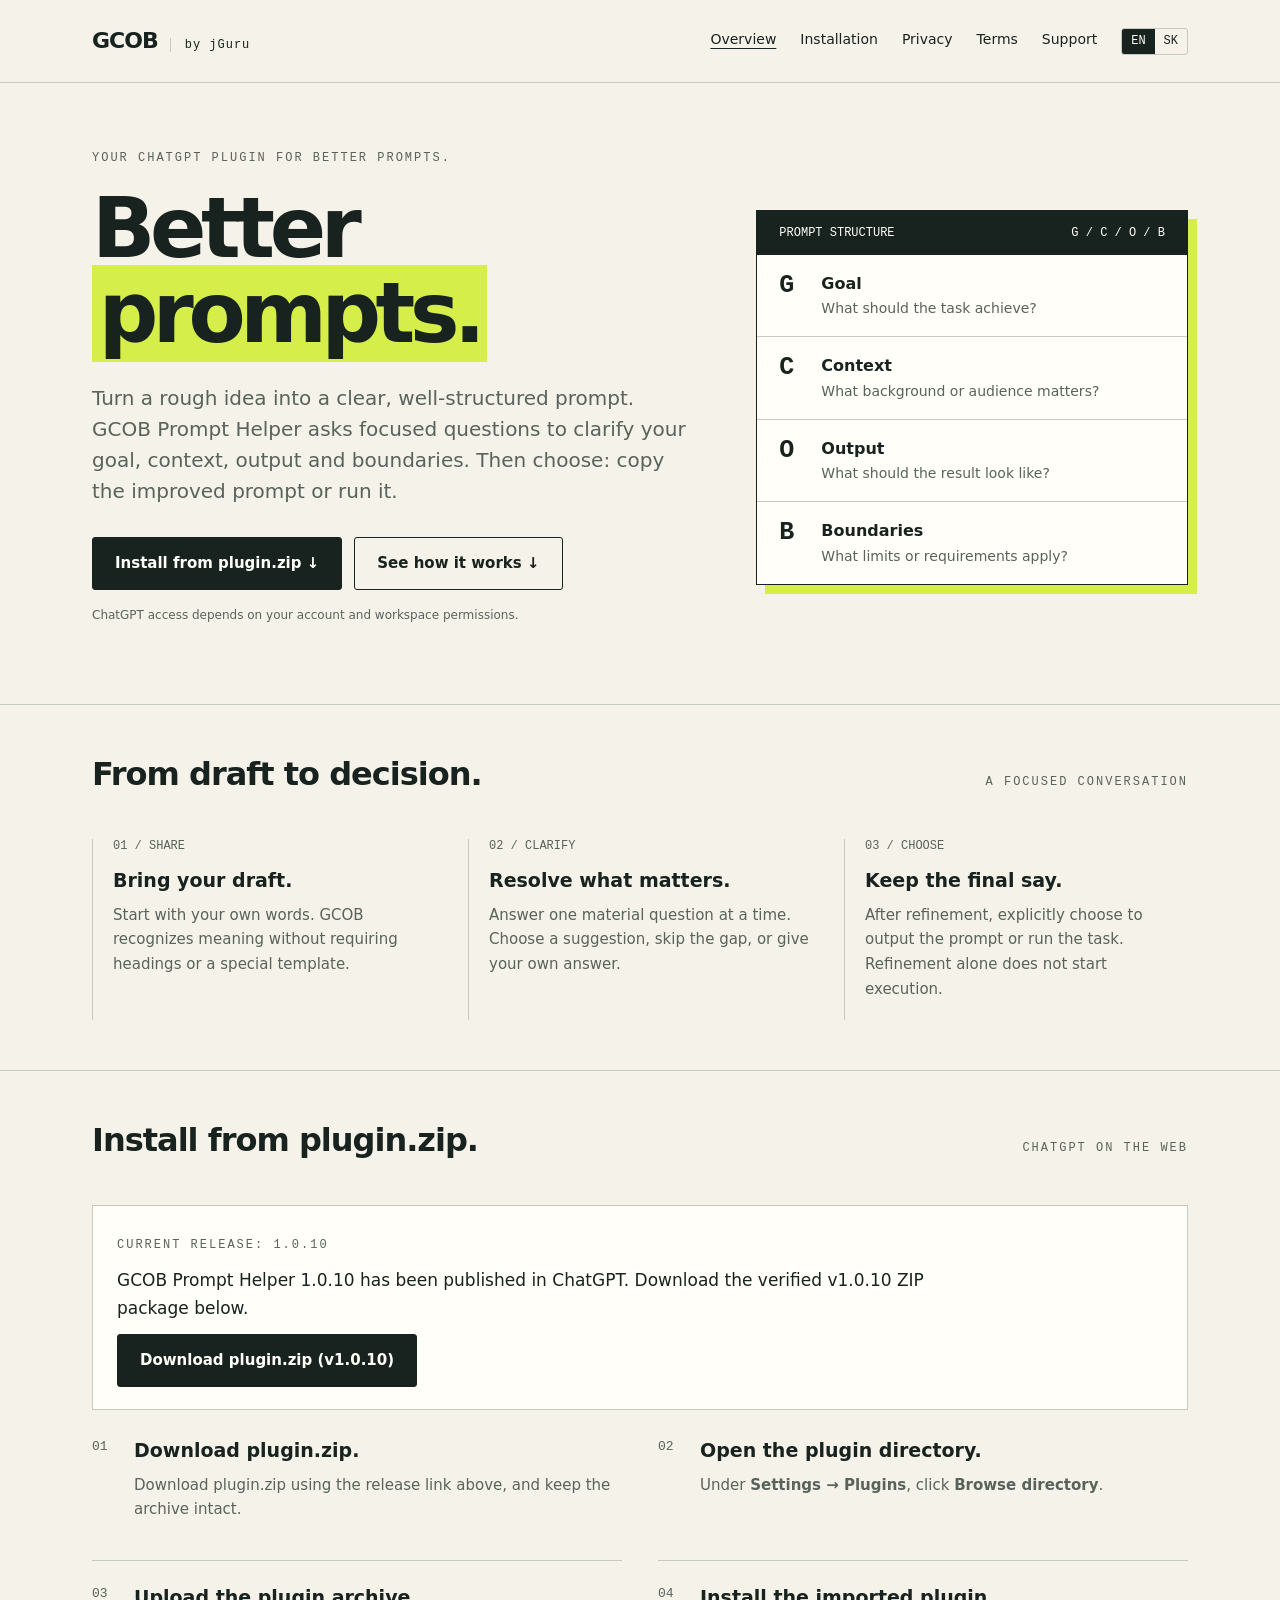
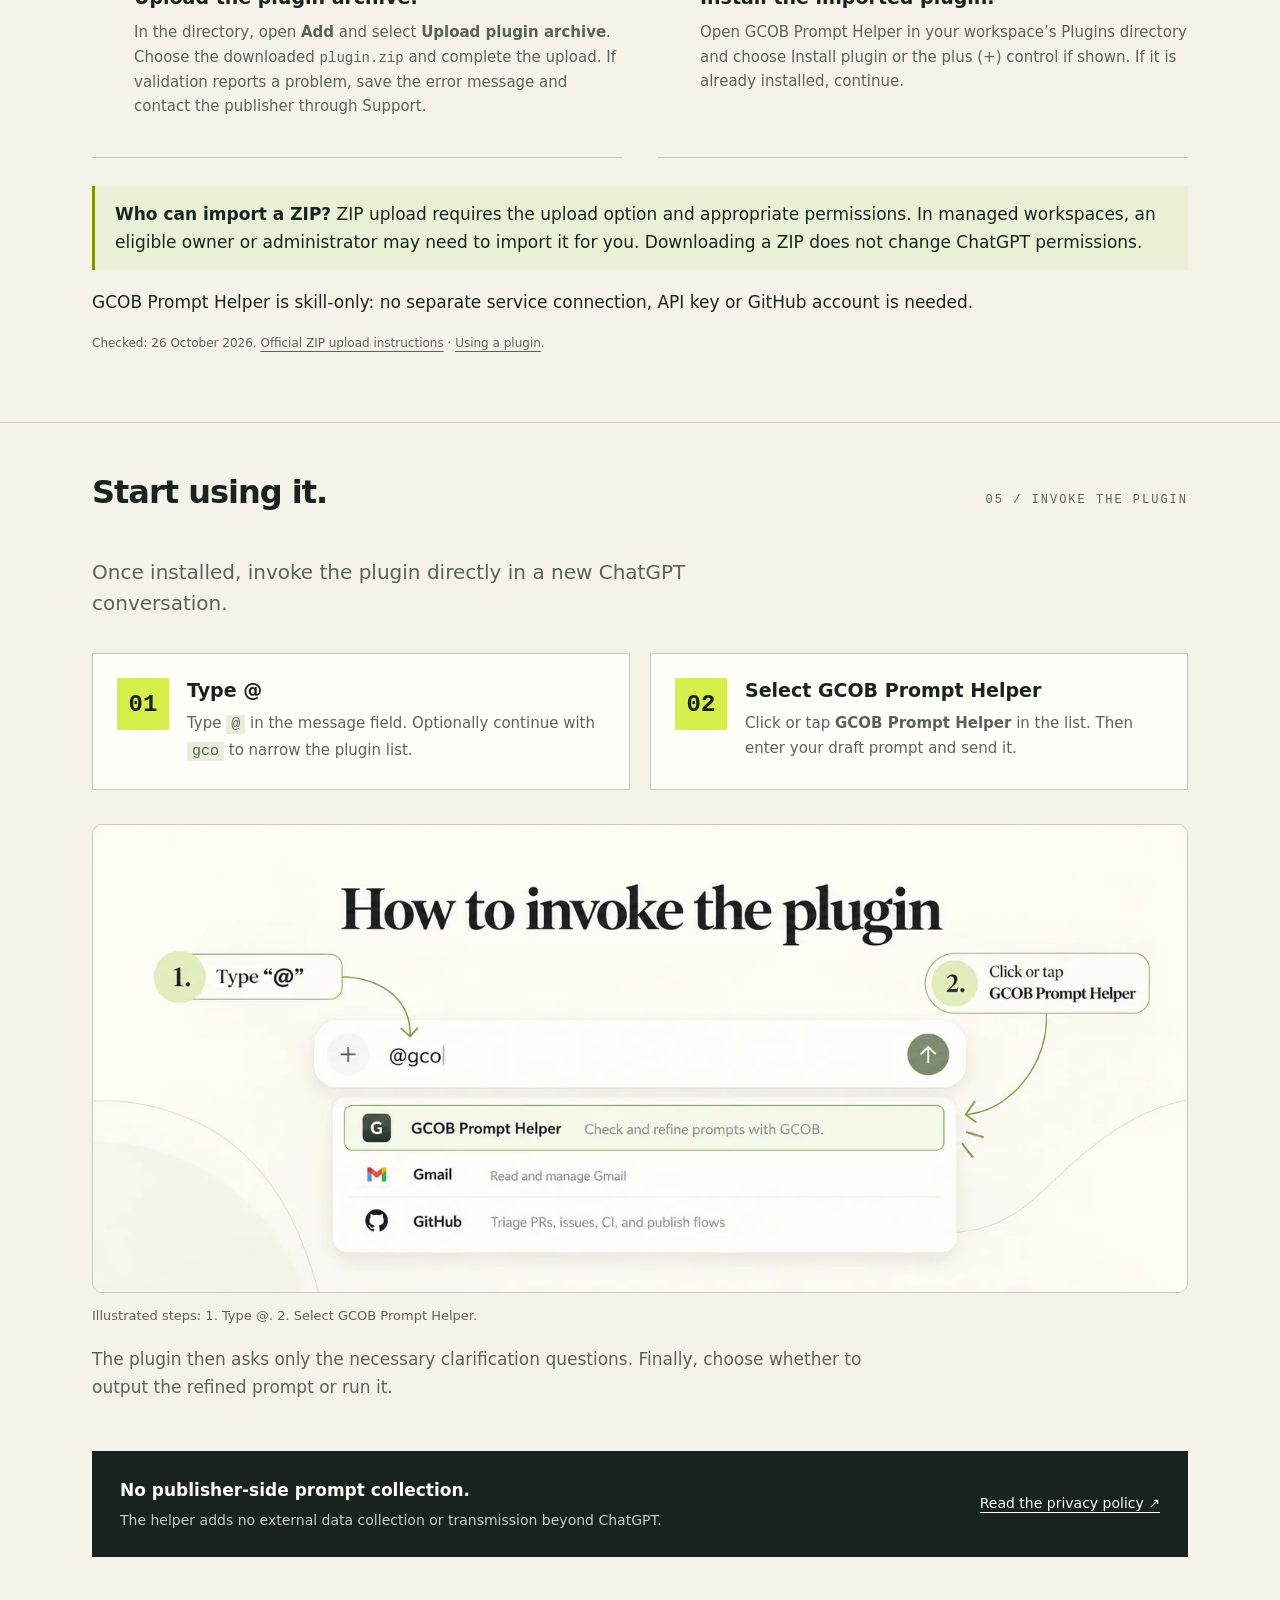
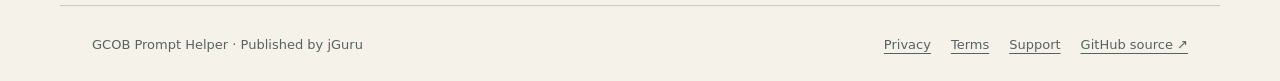
==== commit d75ccfb5: "Replace SVG invocation diagrams with bilingual 21:9 WebP artwork" ====
--- a/index.html
+++ b/index.html
@@ -1 +1 @@
-<!doctype html><html lang="en"><head><meta charset="utf-8"><meta name="viewport" content="width=device-width, initial-scale=1"><meta name="description" content="Create better prompts with GCOB Prompt Helper by jGuru. Turn rough ideas into clear prompts through focused questions about your goal, context, output and boundaries."><meta name="color-scheme" content="light"><meta name="referrer" content="strict-origin-when-cross-origin"><title>Better prompts with GCOB Prompt Helper | jGuru</title><link rel="icon" type="image/svg+xml" href="assets/favicon.svg"><link rel="stylesheet" href="assets/site.css"><link rel="canonical" href="https://passanger68.github.io/gcob-prompt-helper/" /><link rel="alternate" hreflang="en" href="https://passanger68.github.io/gcob-prompt-helper/" /><link rel="alternate" hreflang="sk" href="https://passanger68.github.io/gcob-prompt-helper/sk/" /><link rel="alternate" hreflang="x-default" href="https://passanger68.github.io/gcob-prompt-helper/" /></head><body><a class="skip" href="#main">Skip to content</a><header><div class="wrap top"><a class="brand" href="index.html">GCOB<span>by jGuru</span></a><nav aria-label="Main navigation"><a href="index.html" aria-current="page">Overview</a><a href="#install">Installation</a><a href="privacy/">Privacy</a><a href="terms/">Terms</a><a href="support/">Support</a><span class="language-switch" role="group" aria-label="EN / SK"><a href="index.html" lang="en" hreflang="en" aria-current="true">EN</a><a href="sk/index.html" lang="sk" hreflang="sk">SK</a></span></nav></div></header><main id="main"><section class="wrap hero"><div><p class="eyebrow">Your ChatGPT plugin for better prompts.</p><h1>Better<br><em>prompts.</em></h1><p class="lead">Turn a rough idea into a clear, well-structured prompt. GCOB Prompt Helper asks focused questions to clarify your goal, context, output and boundaries. Then choose: copy the improved prompt or run it.</p><div class="actions"><a class="button" href="#install">Install from plugin.zip ↓</a><a class="button secondary" href="#how-it-works">See how it works ↓</a></div><p class="micro">ChatGPT access depends on your account and workspace permissions.</p></div><aside class="spec" aria-label="The four parts of GCOB"><div class="spec-head"><span>PROMPT STRUCTURE</span><span>G / C / O / B</span></div><dl><div><dt>G</dt><dd><strong>Goal</strong>What should the task achieve?</dd></div><div><dt>C</dt><dd><strong>Context</strong>What background or audience matters?</dd></div><div><dt>O</dt><dd><strong>Output</strong>What should the result look like?</dd></div><div><dt>B</dt><dd><strong>Boundaries</strong>What limits or requirements apply?</dd></div></dl></aside></section><section class="section" id="how-it-works"><div class="wrap"><div class="section-head"><h2>From draft to decision.</h2><span class="eyebrow">A focused conversation</span></div><div class="steps"><article><span class="number">01 / SHARE</span><h3>Bring your draft.</h3><p>Start with your own words. GCOB recognizes meaning without requiring headings or a special template.</p></article><article><span class="number">02 / CLARIFY</span><h3>Resolve what matters.</h3><p>Answer one material question at a time. Choose a suggestion, skip the gap, or give your own answer.</p></article><article><span class="number">03 / CHOOSE</span><h3>Keep the final say.</h3><p>After refinement, explicitly choose to output the prompt or run the task. Refinement alone does not start execution.</p></article></div></div></section><section class="section" id="install"><div class="wrap"><div class="section-head"><h2>Install from plugin.zip.</h2><span class="eyebrow">ChatGPT on the web</span></div><div class="release-status"><span class="eyebrow">Current release: 1.0.10</span><p>GCOB Prompt Helper 1.0.10 has been published in ChatGPT. Download the verified v1.0.10 ZIP package below.</p><a class="button" href="https://github.com/passanger68/gcob-prompt-helper/releases/download/v1.0.10/plugin.zip" download>Download plugin.zip (v1.0.10)</a></div><ol class="install-steps"><li><h3>Download plugin.zip.</h3><p>Download plugin.zip using the release link above, and keep the archive intact.</p></li><li><h3>Open the plugin directory.</h3><p>Under <strong>Settings → Plugins</strong>, click <strong>Browse directory</strong>.</p></li><li><h3>Upload the plugin archive.</h3><p>In the directory, open <strong>Add</strong> and select <strong>Upload plugin archive</strong>. Choose the downloaded <code>plugin.zip</code> and complete the upload. If validation reports a problem, save the error message and contact the publisher through Support.</p></li><li><h3>Install the imported plugin.</h3><p>Open GCOB Prompt Helper in your workspace’s Plugins directory and choose Install plugin or the plus (+) control if shown. If it is already installed, continue.</p></li></ol><p class="note"><strong>Who can import a ZIP?</strong> ZIP upload requires the upload option and appropriate permissions. In managed workspaces, an eligible owner or administrator may need to import it for you. Downloading a ZIP does not change ChatGPT permissions.</p><p>GCOB Prompt Helper is skill-only: no separate service connection, API key or GitHub account is needed.</p><p class="micro">Checked: 26 October 2026. <a href="https://help.openai.com/en/articles/20001256-plugins-in-chatgpt">Official ZIP upload instructions</a> · <a href="https://learn.chatgpt.com/docs/build-plugins#using-a-plugin">Using a plugin</a>.</p></div></section><section class="section" id="start-using"><div class="wrap"><div class="section-head"><h2>Start using it.</h2><span class="eyebrow">05 / INVOKE THE PLUGIN</span></div><p class="lead">Once installed, invoke the plugin directly in a new ChatGPT conversation.</p><div class="invoke-grid"><div class="invoke-step"><span class="invoke-num">01</span><div><h3>Type @</h3><p>Type <code>@</code> in the message field. Optionally continue with <code>gco</code> to narrow the plugin list.</p></div></div><div class="invoke-step"><span class="invoke-num">02</span><div><h3>Select GCOB Prompt Helper</h3><p>Click or tap <strong>GCOB Prompt Helper</strong> in the list. Then enter your draft prompt and send it.</p></div></div></div><figure class="invoke-visual"><img src="assets/invoke-plugin-en.svg" width="1600" height="900" loading="lazy" decoding="async" alt="How to invoke GCOB Prompt Helper in two steps"><figcaption>Illustrated steps: 1. Type @. 2. Select GCOB Prompt Helper.</figcaption></figure><p class="invoke-after">The plugin then asks only the necessary clarification questions. Finally, choose whether to output the refined prompt or run it.</p></div></section><section class="wrap" style="padding-bottom:48px"><div class="privacy-banner"><div><strong>No publisher-side prompt collection.</strong><p>The helper adds no external data collection or transmission beyond ChatGPT.</p></div><a href="privacy/">Read the privacy policy ↗</a></div></section></main><footer class="wrap footer"><span>GCOB Prompt Helper · Published by jGuru</span><div class="footer-links"><a href="privacy/">Privacy</a><a href="terms/">Terms</a><a href="support/">Support</a><a href="https://github.com/passanger68/gcob-prompt-helper">GitHub source ↗</a></div></footer></body></html>+<!doctype html><html lang="en"><head><meta charset="utf-8"><meta name="viewport" content="width=device-width, initial-scale=1"><meta name="description" content="Create better prompts with GCOB Prompt Helper by jGuru. Turn rough ideas into clear prompts through focused questions about your goal, context, output and boundaries."><meta name="color-scheme" content="light"><meta name="referrer" content="strict-origin-when-cross-origin"><title>Better prompts with GCOB Prompt Helper | jGuru</title><link rel="icon" type="image/svg+xml" href="assets/favicon.svg"><link rel="stylesheet" href="assets/site.css"><link rel="canonical" href="https://passanger68.github.io/gcob-prompt-helper/" /><link rel="alternate" hreflang="en" href="https://passanger68.github.io/gcob-prompt-helper/" /><link rel="alternate" hreflang="sk" href="https://passanger68.github.io/gcob-prompt-helper/sk/" /><link rel="alternate" hreflang="x-default" href="https://passanger68.github.io/gcob-prompt-helper/" /></head><body><a class="skip" href="#main">Skip to content</a><header><div class="wrap top"><a class="brand" href="index.html">GCOB<span>by jGuru</span></a><nav aria-label="Main navigation"><a href="index.html" aria-current="page">Overview</a><a href="#install">Installation</a><a href="privacy/">Privacy</a><a href="terms/">Terms</a><a href="support/">Support</a><span class="language-switch" role="group" aria-label="EN / SK"><a href="index.html" lang="en" hreflang="en" aria-current="true">EN</a><a href="sk/index.html" lang="sk" hreflang="sk">SK</a></span></nav></div></header><main id="main"><section class="wrap hero"><div><p class="eyebrow">Your ChatGPT plugin for better prompts.</p><h1>Better<br><em>prompts.</em></h1><p class="lead">Turn a rough idea into a clear, well-structured prompt. GCOB Prompt Helper asks focused questions to clarify your goal, context, output and boundaries. Then choose: copy the improved prompt or run it.</p><div class="actions"><a class="button" href="#install">Install from plugin.zip ↓</a><a class="button secondary" href="#how-it-works">See how it works ↓</a></div><p class="micro">ChatGPT access depends on your account and workspace permissions.</p></div><aside class="spec" aria-label="The four parts of GCOB"><div class="spec-head"><span>PROMPT STRUCTURE</span><span>G / C / O / B</span></div><dl><div><dt>G</dt><dd><strong>Goal</strong>What should the task achieve?</dd></div><div><dt>C</dt><dd><strong>Context</strong>What background or audience matters?</dd></div><div><dt>O</dt><dd><strong>Output</strong>What should the result look like?</dd></div><div><dt>B</dt><dd><strong>Boundaries</strong>What limits or requirements apply?</dd></div></dl></aside></section><section class="section" id="how-it-works"><div class="wrap"><div class="section-head"><h2>From draft to decision.</h2><span class="eyebrow">A focused conversation</span></div><div class="steps"><article><span class="number">01 / SHARE</span><h3>Bring your draft.</h3><p>Start with your own words. GCOB recognizes meaning without requiring headings or a special template.</p></article><article><span class="number">02 / CLARIFY</span><h3>Resolve what matters.</h3><p>Answer one material question at a time. Choose a suggestion, skip the gap, or give your own answer.</p></article><article><span class="number">03 / CHOOSE</span><h3>Keep the final say.</h3><p>After refinement, explicitly choose to output the prompt or run the task. Refinement alone does not start execution.</p></article></div></div></section><section class="section" id="install"><div class="wrap"><div class="section-head"><h2>Install from plugin.zip.</h2><span class="eyebrow">ChatGPT on the web</span></div><div class="release-status"><span class="eyebrow">Current release: 1.0.10</span><p>GCOB Prompt Helper 1.0.10 has been published in ChatGPT. Download the verified v1.0.10 ZIP package below.</p><a class="button" href="https://github.com/passanger68/gcob-prompt-helper/releases/download/v1.0.10/plugin.zip" download>Download plugin.zip (v1.0.10)</a></div><ol class="install-steps"><li><h3>Download plugin.zip.</h3><p>Download plugin.zip using the release link above, and keep the archive intact.</p></li><li><h3>Open the plugin directory.</h3><p>Under <strong>Settings → Plugins</strong>, click <strong>Browse directory</strong>.</p></li><li><h3>Upload the plugin archive.</h3><p>In the directory, open <strong>Add</strong> and select <strong>Upload plugin archive</strong>. Choose the downloaded <code>plugin.zip</code> and complete the upload. If validation reports a problem, save the error message and contact the publisher through Support.</p></li><li><h3>Install the imported plugin.</h3><p>Open GCOB Prompt Helper in your workspace’s Plugins directory and choose Install plugin or the plus (+) control if shown. If it is already installed, continue.</p></li></ol><p class="note"><strong>Who can import a ZIP?</strong> ZIP upload requires the upload option and appropriate permissions. In managed workspaces, an eligible owner or administrator may need to import it for you. Downloading a ZIP does not change ChatGPT permissions.</p><p>GCOB Prompt Helper is skill-only: no separate service connection, API key or GitHub account is needed.</p><p class="micro">Checked: 26 October 2026. <a href="https://help.openai.com/en/articles/20001256-plugins-in-chatgpt">Official ZIP upload instructions</a> · <a href="https://learn.chatgpt.com/docs/build-plugins#using-a-plugin">Using a plugin</a>.</p></div></section><section class="section" id="start-using"><div class="wrap"><div class="section-head"><h2>Start using it.</h2><span class="eyebrow">05 / INVOKE THE PLUGIN</span></div><p class="lead">Once installed, invoke the plugin directly in a new ChatGPT conversation.</p><div class="invoke-grid"><div class="invoke-step"><span class="invoke-num">01</span><div><h3>Type @</h3><p>Type <code>@</code> in the message field. Optionally continue with <code>gco</code> to narrow the plugin list.</p></div></div><div class="invoke-step"><span class="invoke-num">02</span><div><h3>Select GCOB Prompt Helper</h3><p>Click or tap <strong>GCOB Prompt Helper</strong> in the list. Then enter your draft prompt and send it.</p></div></div></div><figure class="invoke-visual"><img src="assets/invoke-plugin-en.webp" width="1400" height="600" loading="lazy" decoding="async" alt="How to invoke GCOB Prompt Helper in two steps"><figcaption>Illustrated steps: 1. Type @. 2. Select GCOB Prompt Helper.</figcaption></figure><p class="invoke-after">The plugin then asks only the necessary clarification questions. Finally, choose whether to output the refined prompt or run it.</p></div></section><section class="wrap" style="padding-bottom:48px"><div class="privacy-banner"><div><strong>No publisher-side prompt collection.</strong><p>The helper adds no external data collection or transmission beyond ChatGPT.</p></div><a href="privacy/">Read the privacy policy ↗</a></div></section></main><footer class="wrap footer"><span>GCOB Prompt Helper · Published by jGuru</span><div class="footer-links"><a href="privacy/">Privacy</a><a href="terms/">Terms</a><a href="support/">Support</a><a href="https://github.com/passanger68/gcob-prompt-helper">GitHub source ↗</a></div></footer></body></html>
--- a/assets/site.css
+++ b/assets/site.css
@@ -6,4 +6,4 @@
 .chat-demo{margin-top:32px}.chat-demo figure{margin:0}.chat-demo img{display:block;width:100%;height:auto;border:1px solid var(--line);border-radius:12px;background:white}.chat-demo figcaption{font-size:13px;color:var(--muted);margin:12px 0 18px}.chat-demo details{border:1px solid var(--line);padding:14px 18px;background:var(--white)}.chat-demo summary{cursor:pointer;font-weight:600;font-size:15px}.copy-prompt{margin:16px 0 0;font-size:16px;user-select:text}
 
 /* Plugin invocation guide */
-.invoke-grid{display:grid;grid-template-columns:repeat(2,minmax(0,1fr));gap:20px;margin:34px 0}.invoke-step{display:flex;align-items:flex-start;gap:18px;padding:24px;background:var(--white);border:1px solid var(--line)}.invoke-num{font:700 24px ui-monospace,monospace;background:var(--accent);width:52px;height:52px;display:grid;place-items:center;flex:none}.invoke-step h3{margin:0 0 8px}.invoke-step p{color:var(--muted);font-size:15px;margin:0}.invoke-step code{background:#e8edda;padding:1px 5px}.invoke-visual{margin:0}.invoke-visual img{display:block;width:100%;height:auto;aspect-ratio:16/9;border:1px solid var(--line);border-radius:10px;background:#fff}.invoke-visual figcaption{font-size:13px;color:var(--muted);margin:12px 0 16px}.invoke-after{margin:18px 0 0;max-width:780px;color:var(--muted)}@media(max-width:760px){.invoke-grid{grid-template-columns:1fr}.invoke-step{padding:18px}}
+.invoke-grid{display:grid;grid-template-columns:repeat(2,minmax(0,1fr));gap:20px;margin:34px 0}.invoke-step{display:flex;align-items:flex-start;gap:18px;padding:24px;background:var(--white);border:1px solid var(--line)}.invoke-num{font:700 24px ui-monospace,monospace;background:var(--accent);width:52px;height:52px;display:grid;place-items:center;flex:none}.invoke-step h3{margin:0 0 8px}.invoke-step p{color:var(--muted);font-size:15px;margin:0}.invoke-step code{background:#e8edda;padding:1px 5px}.invoke-visual{margin:0}.invoke-visual img{display:block;width:100%;height:auto;aspect-ratio:21/9;border:1px solid var(--line);border-radius:10px;background:#fff}.invoke-visual figcaption{font-size:13px;color:var(--muted);margin:12px 0 16px}.invoke-after{margin:18px 0 0;max-width:780px;color:var(--muted)}@media(max-width:760px){.invoke-grid{grid-template-columns:1fr}.invoke-step{padding:18px}}
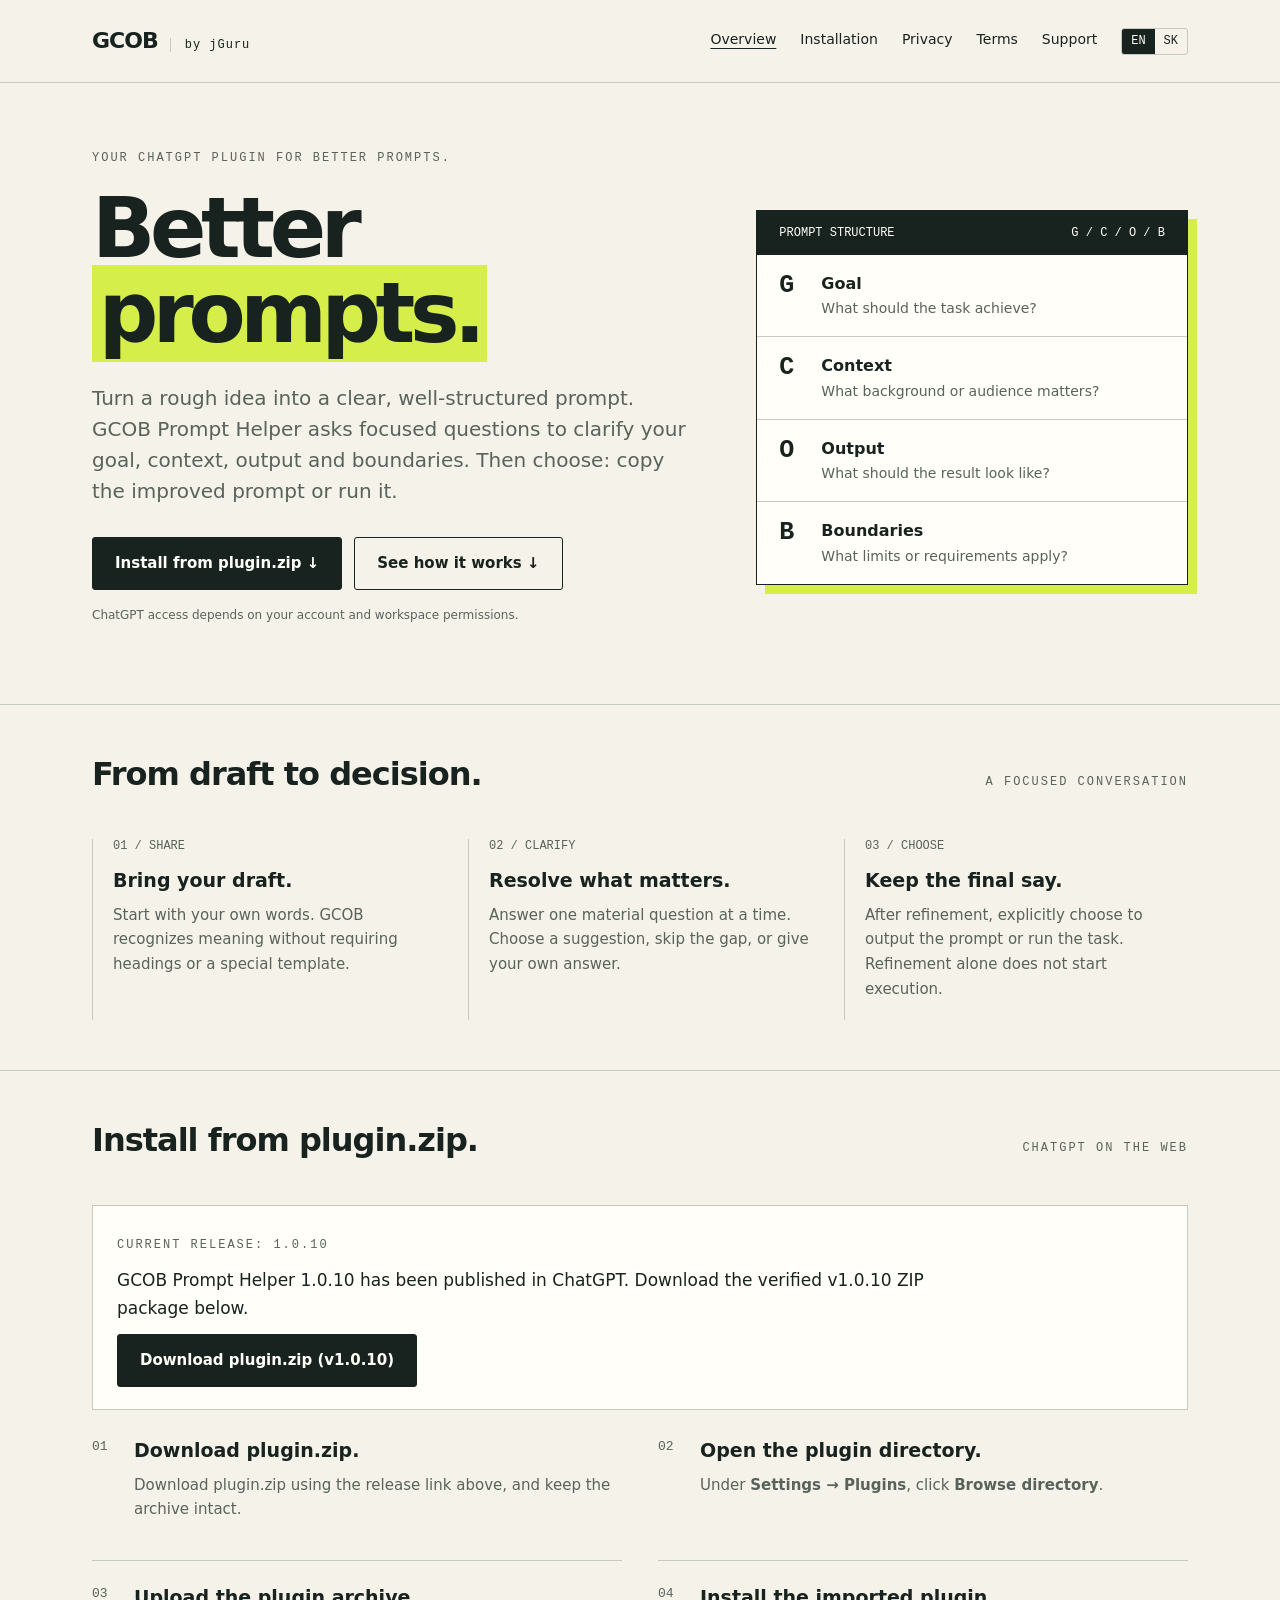
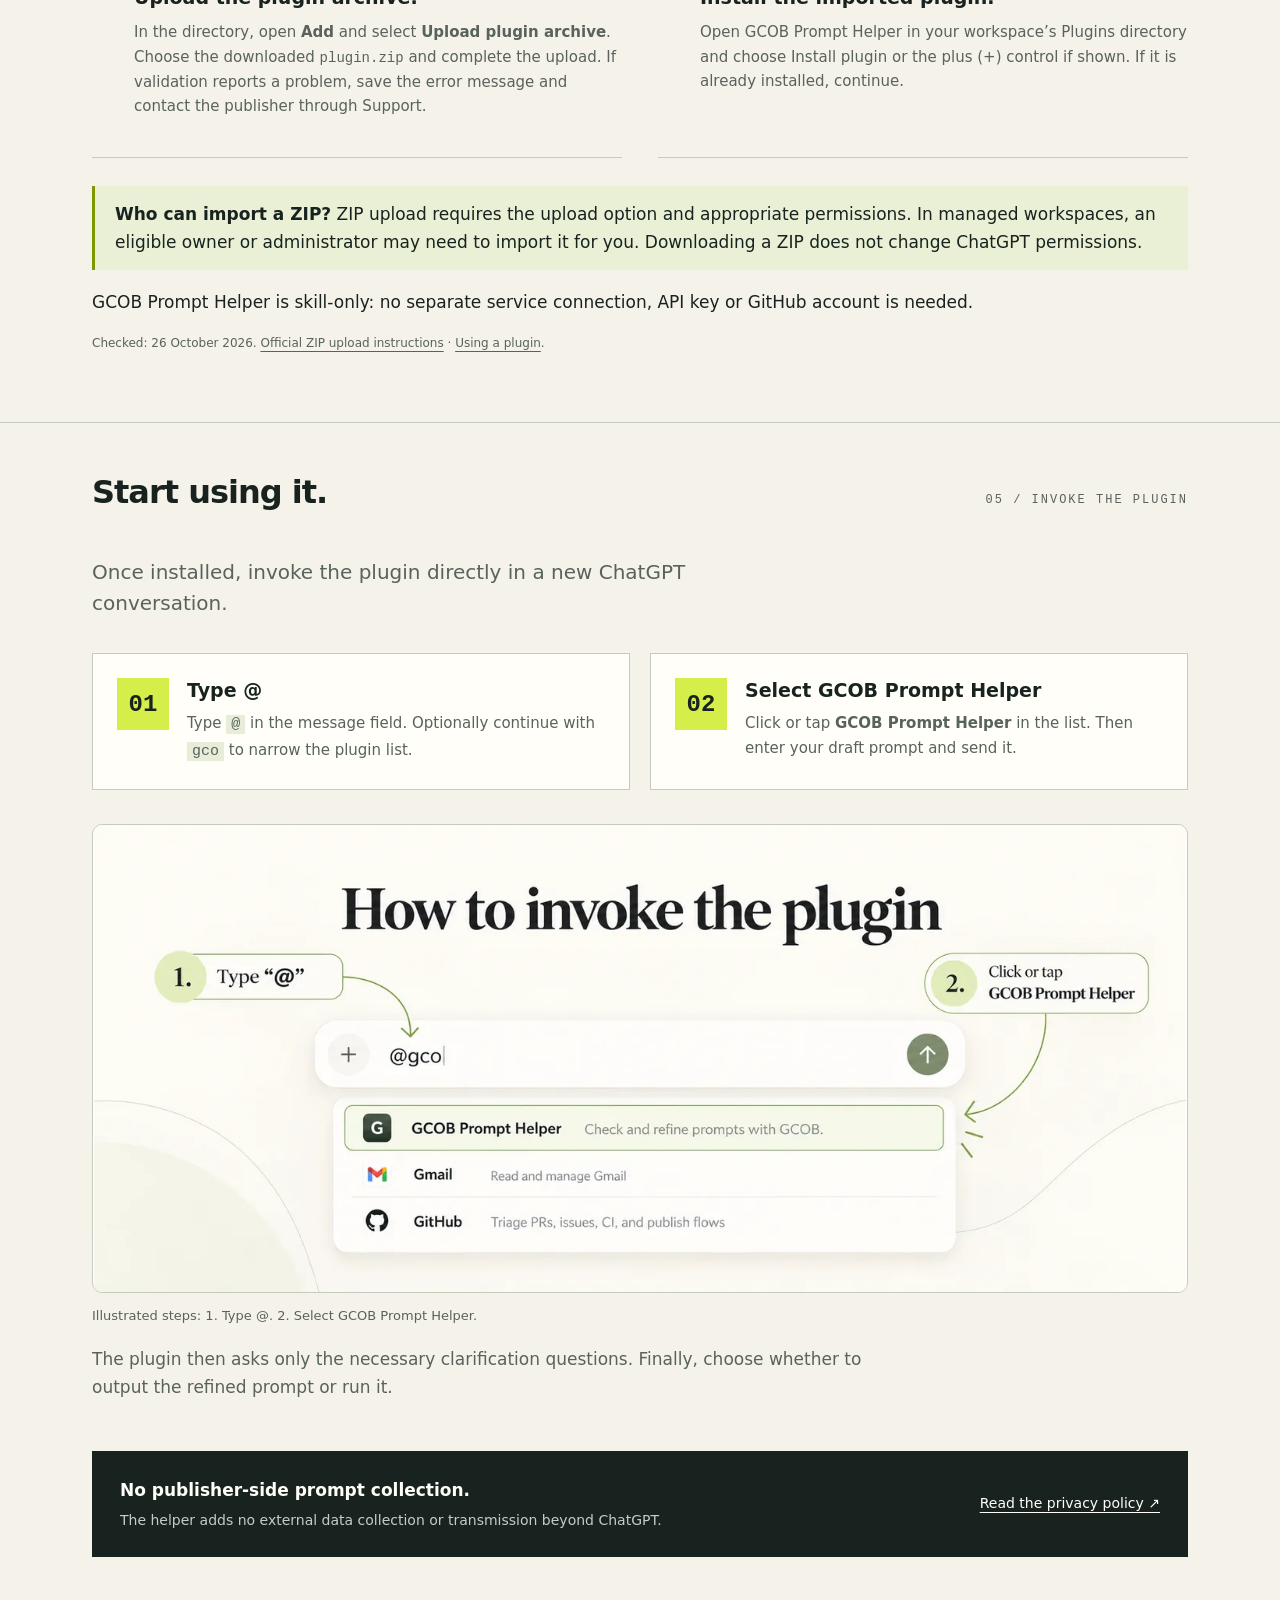
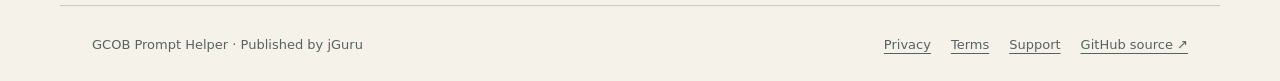
==== commit 109413fd: "Bust stylesheet cache and preserve 21:9 plugin banner (EN)" ====
--- a/index.html
+++ b/index.html
@@ -1 +1 @@
-<!doctype html><html lang="en"><head><meta charset="utf-8"><meta name="viewport" content="width=device-width, initial-scale=1"><meta name="description" content="Create better prompts with GCOB Prompt Helper by jGuru. Turn rough ideas into clear prompts through focused questions about your goal, context, output and boundaries."><meta name="color-scheme" content="light"><meta name="referrer" content="strict-origin-when-cross-origin"><title>Better prompts with GCOB Prompt Helper | jGuru</title><link rel="icon" type="image/svg+xml" href="assets/favicon.svg"><link rel="stylesheet" href="assets/site.css"><link rel="canonical" href="https://passanger68.github.io/gcob-prompt-helper/" /><link rel="alternate" hreflang="en" href="https://passanger68.github.io/gcob-prompt-helper/" /><link rel="alternate" hreflang="sk" href="https://passanger68.github.io/gcob-prompt-helper/sk/" /><link rel="alternate" hreflang="x-default" href="https://passanger68.github.io/gcob-prompt-helper/" /></head><body><a class="skip" href="#main">Skip to content</a><header><div class="wrap top"><a class="brand" href="index.html">GCOB<span>by jGuru</span></a><nav aria-label="Main navigation"><a href="index.html" aria-current="page">Overview</a><a href="#install">Installation</a><a href="privacy/">Privacy</a><a href="terms/">Terms</a><a href="support/">Support</a><span class="language-switch" role="group" aria-label="EN / SK"><a href="index.html" lang="en" hreflang="en" aria-current="true">EN</a><a href="sk/index.html" lang="sk" hreflang="sk">SK</a></span></nav></div></header><main id="main"><section class="wrap hero"><div><p class="eyebrow">Your ChatGPT plugin for better prompts.</p><h1>Better<br><em>prompts.</em></h1><p class="lead">Turn a rough idea into a clear, well-structured prompt. GCOB Prompt Helper asks focused questions to clarify your goal, context, output and boundaries. Then choose: copy the improved prompt or run it.</p><div class="actions"><a class="button" href="#install">Install from plugin.zip ↓</a><a class="button secondary" href="#how-it-works">See how it works ↓</a></div><p class="micro">ChatGPT access depends on your account and workspace permissions.</p></div><aside class="spec" aria-label="The four parts of GCOB"><div class="spec-head"><span>PROMPT STRUCTURE</span><span>G / C / O / B</span></div><dl><div><dt>G</dt><dd><strong>Goal</strong>What should the task achieve?</dd></div><div><dt>C</dt><dd><strong>Context</strong>What background or audience matters?</dd></div><div><dt>O</dt><dd><strong>Output</strong>What should the result look like?</dd></div><div><dt>B</dt><dd><strong>Boundaries</strong>What limits or requirements apply?</dd></div></dl></aside></section><section class="section" id="how-it-works"><div class="wrap"><div class="section-head"><h2>From draft to decision.</h2><span class="eyebrow">A focused conversation</span></div><div class="steps"><article><span class="number">01 / SHARE</span><h3>Bring your draft.</h3><p>Start with your own words. GCOB recognizes meaning without requiring headings or a special template.</p></article><article><span class="number">02 / CLARIFY</span><h3>Resolve what matters.</h3><p>Answer one material question at a time. Choose a suggestion, skip the gap, or give your own answer.</p></article><article><span class="number">03 / CHOOSE</span><h3>Keep the final say.</h3><p>After refinement, explicitly choose to output the prompt or run the task. Refinement alone does not start execution.</p></article></div></div></section><section class="section" id="install"><div class="wrap"><div class="section-head"><h2>Install from plugin.zip.</h2><span class="eyebrow">ChatGPT on the web</span></div><div class="release-status"><span class="eyebrow">Current release: 1.0.10</span><p>GCOB Prompt Helper 1.0.10 has been published in ChatGPT. Download the verified v1.0.10 ZIP package below.</p><a class="button" href="https://github.com/passanger68/gcob-prompt-helper/releases/download/v1.0.10/plugin.zip" download>Download plugin.zip (v1.0.10)</a></div><ol class="install-steps"><li><h3>Download plugin.zip.</h3><p>Download plugin.zip using the release link above, and keep the archive intact.</p></li><li><h3>Open the plugin directory.</h3><p>Under <strong>Settings → Plugins</strong>, click <strong>Browse directory</strong>.</p></li><li><h3>Upload the plugin archive.</h3><p>In the directory, open <strong>Add</strong> and select <strong>Upload plugin archive</strong>. Choose the downloaded <code>plugin.zip</code> and complete the upload. If validation reports a problem, save the error message and contact the publisher through Support.</p></li><li><h3>Install the imported plugin.</h3><p>Open GCOB Prompt Helper in your workspace’s Plugins directory and choose Install plugin or the plus (+) control if shown. If it is already installed, continue.</p></li></ol><p class="note"><strong>Who can import a ZIP?</strong> ZIP upload requires the upload option and appropriate permissions. In managed workspaces, an eligible owner or administrator may need to import it for you. Downloading a ZIP does not change ChatGPT permissions.</p><p>GCOB Prompt Helper is skill-only: no separate service connection, API key or GitHub account is needed.</p><p class="micro">Checked: 26 October 2026. <a href="https://help.openai.com/en/articles/20001256-plugins-in-chatgpt">Official ZIP upload instructions</a> · <a href="https://learn.chatgpt.com/docs/build-plugins#using-a-plugin">Using a plugin</a>.</p></div></section><section class="section" id="start-using"><div class="wrap"><div class="section-head"><h2>Start using it.</h2><span class="eyebrow">05 / INVOKE THE PLUGIN</span></div><p class="lead">Once installed, invoke the plugin directly in a new ChatGPT conversation.</p><div class="invoke-grid"><div class="invoke-step"><span class="invoke-num">01</span><div><h3>Type @</h3><p>Type <code>@</code> in the message field. Optionally continue with <code>gco</code> to narrow the plugin list.</p></div></div><div class="invoke-step"><span class="invoke-num">02</span><div><h3>Select GCOB Prompt Helper</h3><p>Click or tap <strong>GCOB Prompt Helper</strong> in the list. Then enter your draft prompt and send it.</p></div></div></div><figure class="invoke-visual"><img src="assets/invoke-plugin-en.webp" width="1400" height="600" loading="lazy" decoding="async" alt="How to invoke GCOB Prompt Helper in two steps"><figcaption>Illustrated steps: 1. Type @. 2. Select GCOB Prompt Helper.</figcaption></figure><p class="invoke-after">The plugin then asks only the necessary clarification questions. Finally, choose whether to output the refined prompt or run it.</p></div></section><section class="wrap" style="padding-bottom:48px"><div class="privacy-banner"><div><strong>No publisher-side prompt collection.</strong><p>The helper adds no external data collection or transmission beyond ChatGPT.</p></div><a href="privacy/">Read the privacy policy ↗</a></div></section></main><footer class="wrap footer"><span>GCOB Prompt Helper · Published by jGuru</span><div class="footer-links"><a href="privacy/">Privacy</a><a href="terms/">Terms</a><a href="support/">Support</a><a href="https://github.com/passanger68/gcob-prompt-helper">GitHub source ↗</a></div></footer></body></html>+<!doctype html><html lang="en"><head><meta charset="utf-8"><meta name="viewport" content="width=device-width, initial-scale=1"><meta name="description" content="Create better prompts with GCOB Prompt Helper by jGuru. Turn rough ideas into clear prompts through focused questions about your goal, context, output and boundaries."><meta name="color-scheme" content="light"><meta name="referrer" content="strict-origin-when-cross-origin"><title>Better prompts with GCOB Prompt Helper | jGuru</title><link rel="icon" type="image/svg+xml" href="assets/favicon.svg"><link rel="stylesheet" href="assets/site.css?v=20261028-21x9"><link rel="canonical" href="https://passanger68.github.io/gcob-prompt-helper/" /><link rel="alternate" hreflang="en" href="https://passanger68.github.io/gcob-prompt-helper/" /><link rel="alternate" hreflang="sk" href="https://passanger68.github.io/gcob-prompt-helper/sk/" /><link rel="alternate" hreflang="x-default" href="https://passanger68.github.io/gcob-prompt-helper/" /></head><body><a class="skip" href="#main">Skip to content</a><header><div class="wrap top"><a class="brand" href="index.html">GCOB<span>by jGuru</span></a><nav aria-label="Main navigation"><a href="index.html" aria-current="page">Overview</a><a href="#install">Installation</a><a href="privacy/">Privacy</a><a href="terms/">Terms</a><a href="support/">Support</a><span class="language-switch" role="group" aria-label="EN / SK"><a href="index.html" lang="en" hreflang="en" aria-current="true">EN</a><a href="sk/index.html" lang="sk" hreflang="sk">SK</a></span></nav></div></header><main id="main"><section class="wrap hero"><div><p class="eyebrow">Your ChatGPT plugin for better prompts.</p><h1>Better<br><em>prompts.</em></h1><p class="lead">Turn a rough idea into a clear, well-structured prompt. GCOB Prompt Helper asks focused questions to clarify your goal, context, output and boundaries. Then choose: copy the improved prompt or run it.</p><div class="actions"><a class="button" href="#install">Install from plugin.zip ↓</a><a class="button secondary" href="#how-it-works">See how it works ↓</a></div><p class="micro">ChatGPT access depends on your account and workspace permissions.</p></div><aside class="spec" aria-label="The four parts of GCOB"><div class="spec-head"><span>PROMPT STRUCTURE</span><span>G / C / O / B</span></div><dl><div><dt>G</dt><dd><strong>Goal</strong>What should the task achieve?</dd></div><div><dt>C</dt><dd><strong>Context</strong>What background or audience matters?</dd></div><div><dt>O</dt><dd><strong>Output</strong>What should the result look like?</dd></div><div><dt>B</dt><dd><strong>Boundaries</strong>What limits or requirements apply?</dd></div></dl></aside></section><section class="section" id="how-it-works"><div class="wrap"><div class="section-head"><h2>From draft to decision.</h2><span class="eyebrow">A focused conversation</span></div><div class="steps"><article><span class="number">01 / SHARE</span><h3>Bring your draft.</h3><p>Start with your own words. GCOB recognizes meaning without requiring headings or a special template.</p></article><article><span class="number">02 / CLARIFY</span><h3>Resolve what matters.</h3><p>Answer one material question at a time. Choose a suggestion, skip the gap, or give your own answer.</p></article><article><span class="number">03 / CHOOSE</span><h3>Keep the final say.</h3><p>After refinement, explicitly choose to output the prompt or run the task. Refinement alone does not start execution.</p></article></div></div></section><section class="section" id="install"><div class="wrap"><div class="section-head"><h2>Install from plugin.zip.</h2><span class="eyebrow">ChatGPT on the web</span></div><div class="release-status"><span class="eyebrow">Current release: 1.0.10</span><p>GCOB Prompt Helper 1.0.10 has been published in ChatGPT. Download the verified v1.0.10 ZIP package below.</p><a class="button" href="https://github.com/passanger68/gcob-prompt-helper/releases/download/v1.0.10/plugin.zip" download>Download plugin.zip (v1.0.10)</a></div><ol class="install-steps"><li><h3>Download plugin.zip.</h3><p>Download plugin.zip using the release link above, and keep the archive intact.</p></li><li><h3>Open the plugin directory.</h3><p>Under <strong>Settings → Plugins</strong>, click <strong>Browse directory</strong>.</p></li><li><h3>Upload the plugin archive.</h3><p>In the directory, open <strong>Add</strong> and select <strong>Upload plugin archive</strong>. Choose the downloaded <code>plugin.zip</code> and complete the upload. If validation reports a problem, save the error message and contact the publisher through Support.</p></li><li><h3>Install the imported plugin.</h3><p>Open GCOB Prompt Helper in your workspace’s Plugins directory and choose Install plugin or the plus (+) control if shown. If it is already installed, continue.</p></li></ol><p class="note"><strong>Who can import a ZIP?</strong> ZIP upload requires the upload option and appropriate permissions. In managed workspaces, an eligible owner or administrator may need to import it for you. Downloading a ZIP does not change ChatGPT permissions.</p><p>GCOB Prompt Helper is skill-only: no separate service connection, API key or GitHub account is needed.</p><p class="micro">Checked: 26 October 2026. <a href="https://help.openai.com/en/articles/20001256-plugins-in-chatgpt">Official ZIP upload instructions</a> · <a href="https://learn.chatgpt.com/docs/build-plugins#using-a-plugin">Using a plugin</a>.</p></div></section><section class="section" id="start-using"><div class="wrap"><div class="section-head"><h2>Start using it.</h2><span class="eyebrow">05 / INVOKE THE PLUGIN</span></div><p class="lead">Once installed, invoke the plugin directly in a new ChatGPT conversation.</p><div class="invoke-grid"><div class="invoke-step"><span class="invoke-num">01</span><div><h3>Type @</h3><p>Type <code>@</code> in the message field. Optionally continue with <code>gco</code> to narrow the plugin list.</p></div></div><div class="invoke-step"><span class="invoke-num">02</span><div><h3>Select GCOB Prompt Helper</h3><p>Click or tap <strong>GCOB Prompt Helper</strong> in the list. Then enter your draft prompt and send it.</p></div></div></div><figure class="invoke-visual"><img src="assets/invoke-plugin-en.webp" width="1400" height="600" style="aspect-ratio:7/3" loading="lazy" decoding="async" alt="How to invoke GCOB Prompt Helper in two steps"><figcaption>Illustrated steps: 1. Type @. 2. Select GCOB Prompt Helper.</figcaption></figure><p class="invoke-after">The plugin then asks only the necessary clarification questions. Finally, choose whether to output the refined prompt or run it.</p></div></section><section class="wrap" style="padding-bottom:48px"><div class="privacy-banner"><div><strong>No publisher-side prompt collection.</strong><p>The helper adds no external data collection or transmission beyond ChatGPT.</p></div><a href="privacy/">Read the privacy policy ↗</a></div></section></main><footer class="wrap footer"><span>GCOB Prompt Helper · Published by jGuru</span><div class="footer-links"><a href="privacy/">Privacy</a><a href="terms/">Terms</a><a href="support/">Support</a><a href="https://github.com/passanger68/gcob-prompt-helper">GitHub source ↗</a></div></footer></body></html>
--- a/assets/site.css
+++ b/assets/site.css
@@ -6,4 +6,4 @@
 .chat-demo{margin-top:32px}.chat-demo figure{margin:0}.chat-demo img{display:block;width:100%;height:auto;border:1px solid var(--line);border-radius:12px;background:white}.chat-demo figcaption{font-size:13px;color:var(--muted);margin:12px 0 18px}.chat-demo details{border:1px solid var(--line);padding:14px 18px;background:var(--white)}.chat-demo summary{cursor:pointer;font-weight:600;font-size:15px}.copy-prompt{margin:16px 0 0;font-size:16px;user-select:text}
 
 /* Plugin invocation guide */
-.invoke-grid{display:grid;grid-template-columns:repeat(2,minmax(0,1fr));gap:20px;margin:34px 0}.invoke-step{display:flex;align-items:flex-start;gap:18px;padding:24px;background:var(--white);border:1px solid var(--line)}.invoke-num{font:700 24px ui-monospace,monospace;background:var(--accent);width:52px;height:52px;display:grid;place-items:center;flex:none}.invoke-step h3{margin:0 0 8px}.invoke-step p{color:var(--muted);font-size:15px;margin:0}.invoke-step code{background:#e8edda;padding:1px 5px}.invoke-visual{margin:0}.invoke-visual img{display:block;width:100%;height:auto;aspect-ratio:21/9;border:1px solid var(--line);border-radius:10px;background:#fff}.invoke-visual figcaption{font-size:13px;color:var(--muted);margin:12px 0 16px}.invoke-after{margin:18px 0 0;max-width:780px;color:var(--muted)}@media(max-width:760px){.invoke-grid{grid-template-columns:1fr}.invoke-step{padding:18px}}
+.invoke-grid{display:grid;grid-template-columns:repeat(2,minmax(0,1fr));gap:20px;margin:34px 0}.invoke-step{display:flex;align-items:flex-start;gap:18px;padding:24px;background:var(--white);border:1px solid var(--line)}.invoke-num{font:700 24px ui-monospace,monospace;background:var(--accent);width:52px;height:52px;display:grid;place-items:center;flex:none}.invoke-step h3{margin:0 0 8px}.invoke-step p{color:var(--muted);font-size:15px;margin:0}.invoke-step code{background:#e8edda;padding:1px 5px}.invoke-visual{margin:0}.invoke-visual img{display:block;width:100%;height:auto;aspect-ratio:auto;object-fit:contain;border:1px solid var(--line);border-radius:10px;background:#fff}.invoke-visual figcaption{font-size:13px;color:var(--muted);margin:12px 0 16px}.invoke-after{margin:18px 0 0;max-width:780px;color:var(--muted)}@media(max-width:760px){.invoke-grid{grid-template-columns:1fr}.invoke-step{padding:18px}}
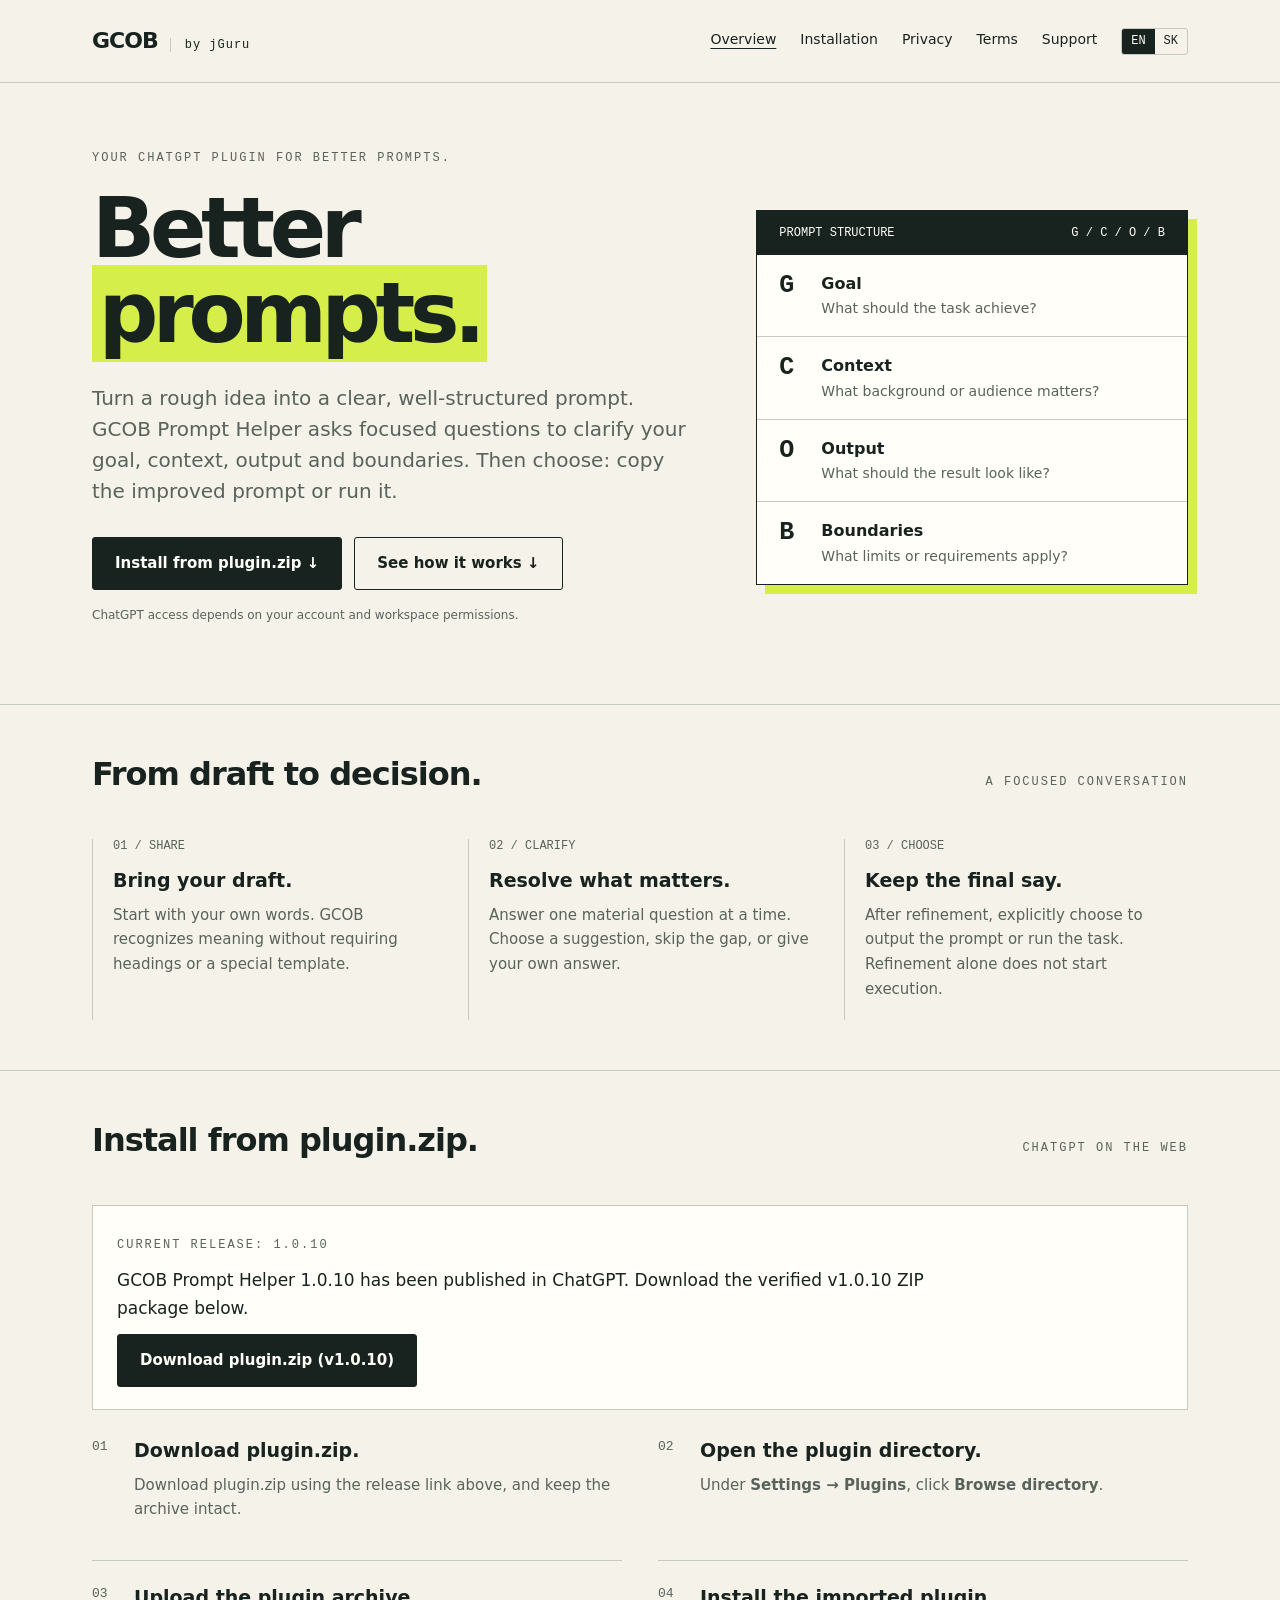
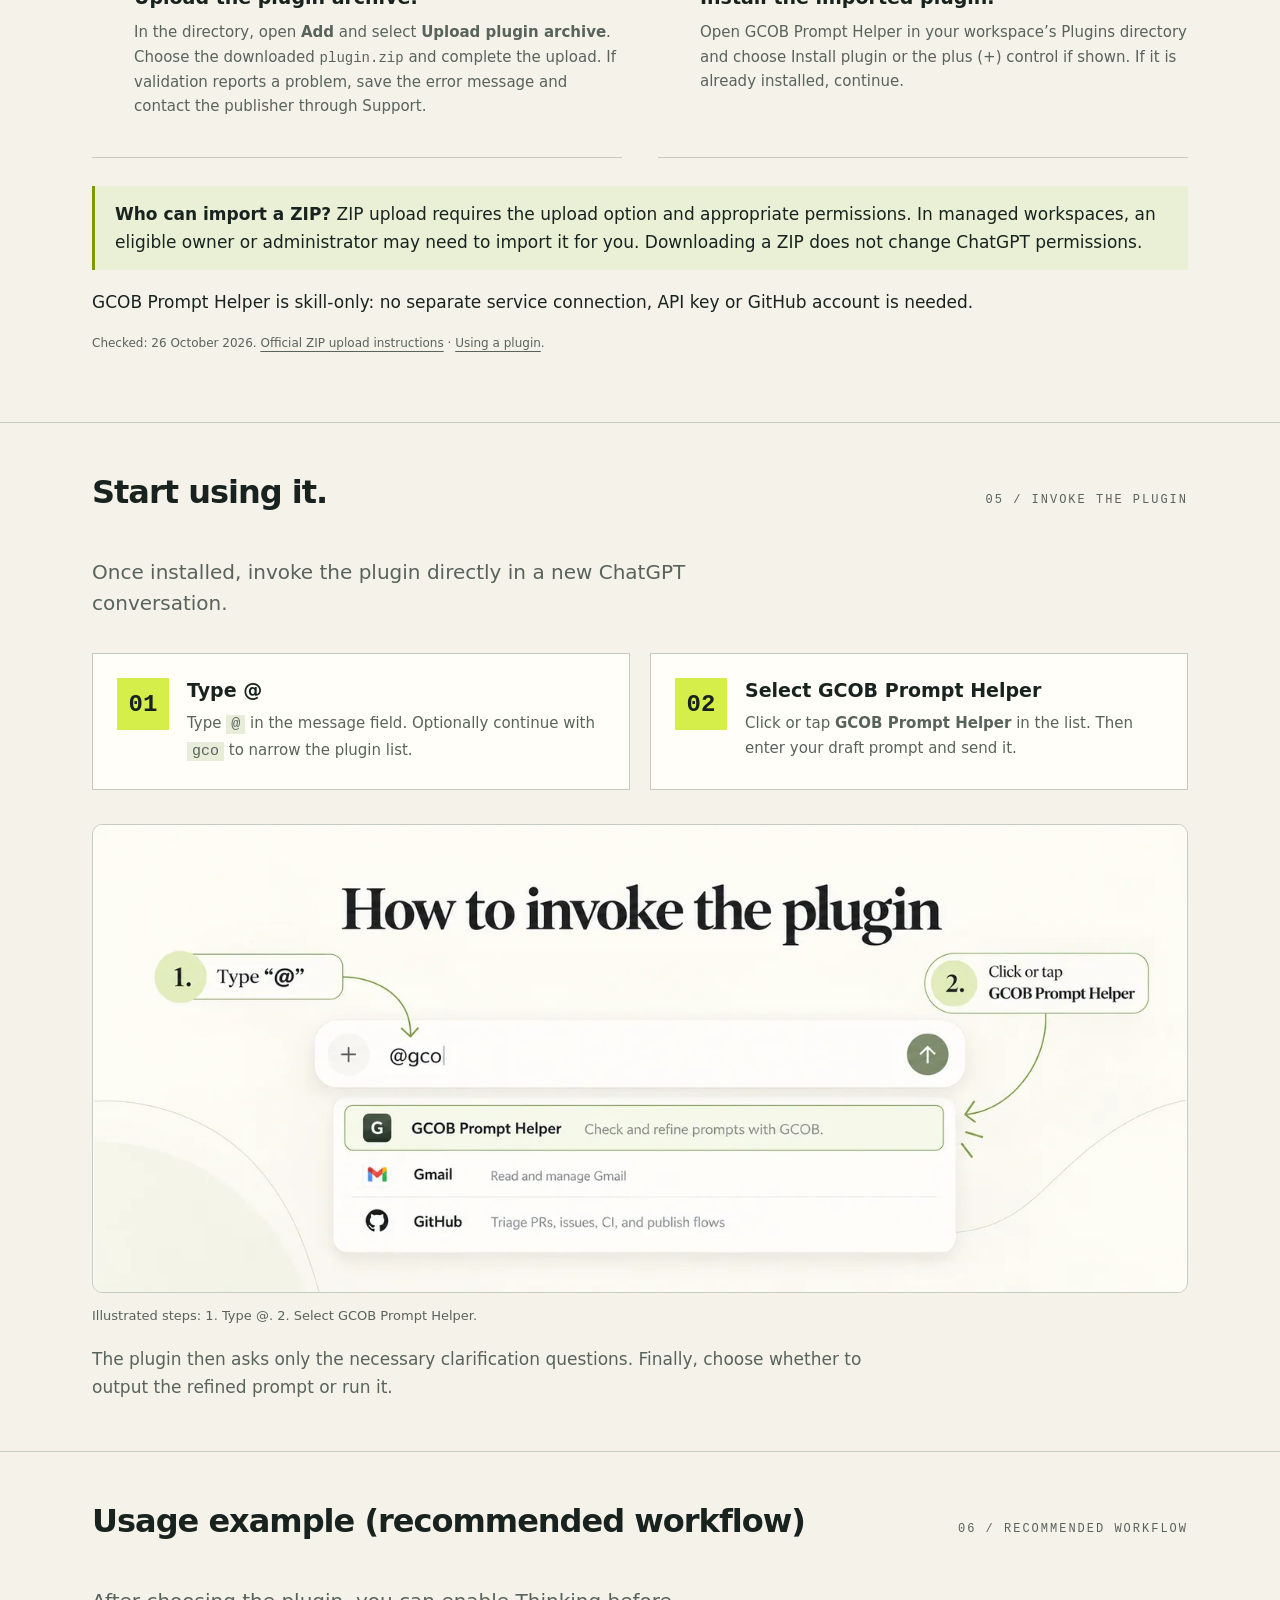
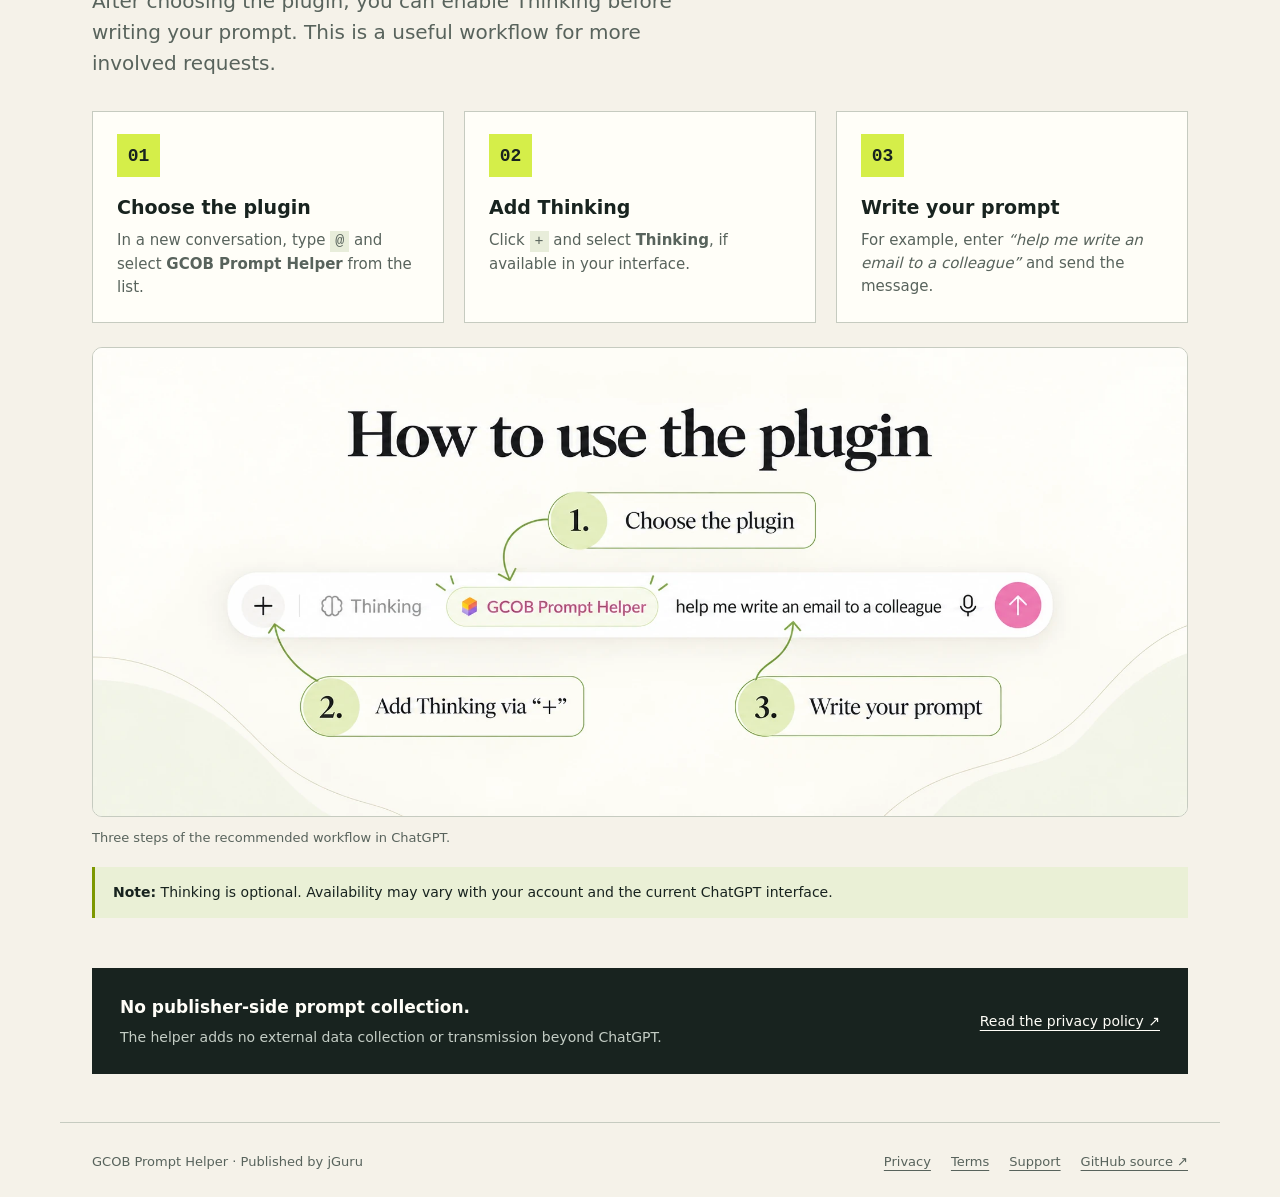
==== commit 336dd6e2: "Add bilingual recommended plugin workflow with 21:9 illustrations" ====
--- a/index.html
+++ b/index.html
@@ -1 +1 @@
-<!doctype html><html lang="en"><head><meta charset="utf-8"><meta name="viewport" content="width=device-width, initial-scale=1"><meta name="description" content="Create better prompts with GCOB Prompt Helper by jGuru. Turn rough ideas into clear prompts through focused questions about your goal, context, output and boundaries."><meta name="color-scheme" content="light"><meta name="referrer" content="strict-origin-when-cross-origin"><title>Better prompts with GCOB Prompt Helper | jGuru</title><link rel="icon" type="image/svg+xml" href="assets/favicon.svg"><link rel="stylesheet" href="assets/site.css?v=20261028-21x9"><link rel="canonical" href="https://passanger68.github.io/gcob-prompt-helper/" /><link rel="alternate" hreflang="en" href="https://passanger68.github.io/gcob-prompt-helper/" /><link rel="alternate" hreflang="sk" href="https://passanger68.github.io/gcob-prompt-helper/sk/" /><link rel="alternate" hreflang="x-default" href="https://passanger68.github.io/gcob-prompt-helper/" /></head><body><a class="skip" href="#main">Skip to content</a><header><div class="wrap top"><a class="brand" href="index.html">GCOB<span>by jGuru</span></a><nav aria-label="Main navigation"><a href="index.html" aria-current="page">Overview</a><a href="#install">Installation</a><a href="privacy/">Privacy</a><a href="terms/">Terms</a><a href="support/">Support</a><span class="language-switch" role="group" aria-label="EN / SK"><a href="index.html" lang="en" hreflang="en" aria-current="true">EN</a><a href="sk/index.html" lang="sk" hreflang="sk">SK</a></span></nav></div></header><main id="main"><section class="wrap hero"><div><p class="eyebrow">Your ChatGPT plugin for better prompts.</p><h1>Better<br><em>prompts.</em></h1><p class="lead">Turn a rough idea into a clear, well-structured prompt. GCOB Prompt Helper asks focused questions to clarify your goal, context, output and boundaries. Then choose: copy the improved prompt or run it.</p><div class="actions"><a class="button" href="#install">Install from plugin.zip ↓</a><a class="button secondary" href="#how-it-works">See how it works ↓</a></div><p class="micro">ChatGPT access depends on your account and workspace permissions.</p></div><aside class="spec" aria-label="The four parts of GCOB"><div class="spec-head"><span>PROMPT STRUCTURE</span><span>G / C / O / B</span></div><dl><div><dt>G</dt><dd><strong>Goal</strong>What should the task achieve?</dd></div><div><dt>C</dt><dd><strong>Context</strong>What background or audience matters?</dd></div><div><dt>O</dt><dd><strong>Output</strong>What should the result look like?</dd></div><div><dt>B</dt><dd><strong>Boundaries</strong>What limits or requirements apply?</dd></div></dl></aside></section><section class="section" id="how-it-works"><div class="wrap"><div class="section-head"><h2>From draft to decision.</h2><span class="eyebrow">A focused conversation</span></div><div class="steps"><article><span class="number">01 / SHARE</span><h3>Bring your draft.</h3><p>Start with your own words. GCOB recognizes meaning without requiring headings or a special template.</p></article><article><span class="number">02 / CLARIFY</span><h3>Resolve what matters.</h3><p>Answer one material question at a time. Choose a suggestion, skip the gap, or give your own answer.</p></article><article><span class="number">03 / CHOOSE</span><h3>Keep the final say.</h3><p>After refinement, explicitly choose to output the prompt or run the task. Refinement alone does not start execution.</p></article></div></div></section><section class="section" id="install"><div class="wrap"><div class="section-head"><h2>Install from plugin.zip.</h2><span class="eyebrow">ChatGPT on the web</span></div><div class="release-status"><span class="eyebrow">Current release: 1.0.10</span><p>GCOB Prompt Helper 1.0.10 has been published in ChatGPT. Download the verified v1.0.10 ZIP package below.</p><a class="button" href="https://github.com/passanger68/gcob-prompt-helper/releases/download/v1.0.10/plugin.zip" download>Download plugin.zip (v1.0.10)</a></div><ol class="install-steps"><li><h3>Download plugin.zip.</h3><p>Download plugin.zip using the release link above, and keep the archive intact.</p></li><li><h3>Open the plugin directory.</h3><p>Under <strong>Settings → Plugins</strong>, click <strong>Browse directory</strong>.</p></li><li><h3>Upload the plugin archive.</h3><p>In the directory, open <strong>Add</strong> and select <strong>Upload plugin archive</strong>. Choose the downloaded <code>plugin.zip</code> and complete the upload. If validation reports a problem, save the error message and contact the publisher through Support.</p></li><li><h3>Install the imported plugin.</h3><p>Open GCOB Prompt Helper in your workspace’s Plugins directory and choose Install plugin or the plus (+) control if shown. If it is already installed, continue.</p></li></ol><p class="note"><strong>Who can import a ZIP?</strong> ZIP upload requires the upload option and appropriate permissions. In managed workspaces, an eligible owner or administrator may need to import it for you. Downloading a ZIP does not change ChatGPT permissions.</p><p>GCOB Prompt Helper is skill-only: no separate service connection, API key or GitHub account is needed.</p><p class="micro">Checked: 26 October 2026. <a href="https://help.openai.com/en/articles/20001256-plugins-in-chatgpt">Official ZIP upload instructions</a> · <a href="https://learn.chatgpt.com/docs/build-plugins#using-a-plugin">Using a plugin</a>.</p></div></section><section class="section" id="start-using"><div class="wrap"><div class="section-head"><h2>Start using it.</h2><span class="eyebrow">05 / INVOKE THE PLUGIN</span></div><p class="lead">Once installed, invoke the plugin directly in a new ChatGPT conversation.</p><div class="invoke-grid"><div class="invoke-step"><span class="invoke-num">01</span><div><h3>Type @</h3><p>Type <code>@</code> in the message field. Optionally continue with <code>gco</code> to narrow the plugin list.</p></div></div><div class="invoke-step"><span class="invoke-num">02</span><div><h3>Select GCOB Prompt Helper</h3><p>Click or tap <strong>GCOB Prompt Helper</strong> in the list. Then enter your draft prompt and send it.</p></div></div></div><figure class="invoke-visual"><img src="assets/invoke-plugin-en.webp" width="1400" height="600" style="aspect-ratio:7/3" loading="lazy" decoding="async" alt="How to invoke GCOB Prompt Helper in two steps"><figcaption>Illustrated steps: 1. Type @. 2. Select GCOB Prompt Helper.</figcaption></figure><p class="invoke-after">The plugin then asks only the necessary clarification questions. Finally, choose whether to output the refined prompt or run it.</p></div></section><section class="wrap" style="padding-bottom:48px"><div class="privacy-banner"><div><strong>No publisher-side prompt collection.</strong><p>The helper adds no external data collection or transmission beyond ChatGPT.</p></div><a href="privacy/">Read the privacy policy ↗</a></div></section></main><footer class="wrap footer"><span>GCOB Prompt Helper · Published by jGuru</span><div class="footer-links"><a href="privacy/">Privacy</a><a href="terms/">Terms</a><a href="support/">Support</a><a href="https://github.com/passanger68/gcob-prompt-helper">GitHub source ↗</a></div></footer></body></html>+<!doctype html><html lang="en"><head><meta charset="utf-8"><meta name="viewport" content="width=device-width, initial-scale=1"><meta name="description" content="Create better prompts with GCOB Prompt Helper by jGuru. Turn rough ideas into clear prompts through focused questions about your goal, context, output and boundaries."><meta name="color-scheme" content="light"><meta name="referrer" content="strict-origin-when-cross-origin"><title>Better prompts with GCOB Prompt Helper | jGuru</title><link rel="icon" type="image/svg+xml" href="assets/favicon.svg"><link rel="stylesheet" href="assets/site.css?v=20261028-workflow"><link rel="canonical" href="https://passanger68.github.io/gcob-prompt-helper/" /><link rel="alternate" hreflang="en" href="https://passanger68.github.io/gcob-prompt-helper/" /><link rel="alternate" hreflang="sk" href="https://passanger68.github.io/gcob-prompt-helper/sk/" /><link rel="alternate" hreflang="x-default" href="https://passanger68.github.io/gcob-prompt-helper/" /></head><body><a class="skip" href="#main">Skip to content</a><header><div class="wrap top"><a class="brand" href="index.html">GCOB<span>by jGuru</span></a><nav aria-label="Main navigation"><a href="index.html" aria-current="page">Overview</a><a href="#install">Installation</a><a href="privacy/">Privacy</a><a href="terms/">Terms</a><a href="support/">Support</a><span class="language-switch" role="group" aria-label="EN / SK"><a href="index.html" lang="en" hreflang="en" aria-current="true">EN</a><a href="sk/index.html" lang="sk" hreflang="sk">SK</a></span></nav></div></header><main id="main"><section class="wrap hero"><div><p class="eyebrow">Your ChatGPT plugin for better prompts.</p><h1>Better<br><em>prompts.</em></h1><p class="lead">Turn a rough idea into a clear, well-structured prompt. GCOB Prompt Helper asks focused questions to clarify your goal, context, output and boundaries. Then choose: copy the improved prompt or run it.</p><div class="actions"><a class="button" href="#install">Install from plugin.zip ↓</a><a class="button secondary" href="#how-it-works">See how it works ↓</a></div><p class="micro">ChatGPT access depends on your account and workspace permissions.</p></div><aside class="spec" aria-label="The four parts of GCOB"><div class="spec-head"><span>PROMPT STRUCTURE</span><span>G / C / O / B</span></div><dl><div><dt>G</dt><dd><strong>Goal</strong>What should the task achieve?</dd></div><div><dt>C</dt><dd><strong>Context</strong>What background or audience matters?</dd></div><div><dt>O</dt><dd><strong>Output</strong>What should the result look like?</dd></div><div><dt>B</dt><dd><strong>Boundaries</strong>What limits or requirements apply?</dd></div></dl></aside></section><section class="section" id="how-it-works"><div class="wrap"><div class="section-head"><h2>From draft to decision.</h2><span class="eyebrow">A focused conversation</span></div><div class="steps"><article><span class="number">01 / SHARE</span><h3>Bring your draft.</h3><p>Start with your own words. GCOB recognizes meaning without requiring headings or a special template.</p></article><article><span class="number">02 / CLARIFY</span><h3>Resolve what matters.</h3><p>Answer one material question at a time. Choose a suggestion, skip the gap, or give your own answer.</p></article><article><span class="number">03 / CHOOSE</span><h3>Keep the final say.</h3><p>After refinement, explicitly choose to output the prompt or run the task. Refinement alone does not start execution.</p></article></div></div></section><section class="section" id="install"><div class="wrap"><div class="section-head"><h2>Install from plugin.zip.</h2><span class="eyebrow">ChatGPT on the web</span></div><div class="release-status"><span class="eyebrow">Current release: 1.0.10</span><p>GCOB Prompt Helper 1.0.10 has been published in ChatGPT. Download the verified v1.0.10 ZIP package below.</p><a class="button" href="https://github.com/passanger68/gcob-prompt-helper/releases/download/v1.0.10/plugin.zip" download>Download plugin.zip (v1.0.10)</a></div><ol class="install-steps"><li><h3>Download plugin.zip.</h3><p>Download plugin.zip using the release link above, and keep the archive intact.</p></li><li><h3>Open the plugin directory.</h3><p>Under <strong>Settings → Plugins</strong>, click <strong>Browse directory</strong>.</p></li><li><h3>Upload the plugin archive.</h3><p>In the directory, open <strong>Add</strong> and select <strong>Upload plugin archive</strong>. Choose the downloaded <code>plugin.zip</code> and complete the upload. If validation reports a problem, save the error message and contact the publisher through Support.</p></li><li><h3>Install the imported plugin.</h3><p>Open GCOB Prompt Helper in your workspace’s Plugins directory and choose Install plugin or the plus (+) control if shown. If it is already installed, continue.</p></li></ol><p class="note"><strong>Who can import a ZIP?</strong> ZIP upload requires the upload option and appropriate permissions. In managed workspaces, an eligible owner or administrator may need to import it for you. Downloading a ZIP does not change ChatGPT permissions.</p><p>GCOB Prompt Helper is skill-only: no separate service connection, API key or GitHub account is needed.</p><p class="micro">Checked: 26 October 2026. <a href="https://help.openai.com/en/articles/20001256-plugins-in-chatgpt">Official ZIP upload instructions</a> · <a href="https://learn.chatgpt.com/docs/build-plugins#using-a-plugin">Using a plugin</a>.</p></div></section><section class="section" id="start-using"><div class="wrap"><div class="section-head"><h2>Start using it.</h2><span class="eyebrow">05 / INVOKE THE PLUGIN</span></div><p class="lead">Once installed, invoke the plugin directly in a new ChatGPT conversation.</p><div class="invoke-grid"><div class="invoke-step"><span class="invoke-num">01</span><div><h3>Type @</h3><p>Type <code>@</code> in the message field. Optionally continue with <code>gco</code> to narrow the plugin list.</p></div></div><div class="invoke-step"><span class="invoke-num">02</span><div><h3>Select GCOB Prompt Helper</h3><p>Click or tap <strong>GCOB Prompt Helper</strong> in the list. Then enter your draft prompt and send it.</p></div></div></div><figure class="invoke-visual"><img src="assets/invoke-plugin-en.webp" width="1400" height="600" style="aspect-ratio:7/3" loading="lazy" decoding="async" alt="How to invoke GCOB Prompt Helper in two steps"><figcaption>Illustrated steps: 1. Type @. 2. Select GCOB Prompt Helper.</figcaption></figure><p class="invoke-after">The plugin then asks only the necessary clarification questions. Finally, choose whether to output the refined prompt or run it.</p></div></section><section class="section recommended-usage" id="recommended-workflow"><div class="wrap"><div class="section-head"><h2>Usage example (recommended workflow)</h2><span class="eyebrow">06 / RECOMMENDED WORKFLOW</span></div><p class="lead">After choosing the plugin, you can enable Thinking before writing your prompt. This is a useful workflow for more involved requests.</p><div class="recommended-grid"><article class="recommended-step"><span class="recommended-num">01</span><h3>Choose the plugin</h3><p>In a new conversation, type <code>@</code> and select <strong>GCOB Prompt Helper</strong> from the list.</p></article><article class="recommended-step"><span class="recommended-num">02</span><h3>Add Thinking</h3><p>Click <code>+</code> and select <strong>Thinking</strong>, if available in your interface.</p></article><article class="recommended-step"><span class="recommended-num">03</span><h3>Write your prompt</h3><p>For example, enter <em>“help me write an email to a colleague”</em> and send the message.</p></article></div><figure class="recommended-visual"><img src="assets/example-workflow-en.webp" width="1916" height="821" loading="lazy" decoding="async" alt="Illustrated example: choose GCOB Prompt Helper, add Thinking through plus, and write your prompt."><figcaption>Three steps of the recommended workflow in ChatGPT.</figcaption></figure><p class="recommended-note"><strong>Note:</strong> Thinking is optional. Availability may vary with your account and the current ChatGPT interface.</p></div></section><section class="wrap" style="padding-bottom:48px"><div class="privacy-banner"><div><strong>No publisher-side prompt collection.</strong><p>The helper adds no external data collection or transmission beyond ChatGPT.</p></div><a href="privacy/">Read the privacy policy ↗</a></div></section></main><footer class="wrap footer"><span>GCOB Prompt Helper · Published by jGuru</span><div class="footer-links"><a href="privacy/">Privacy</a><a href="terms/">Terms</a><a href="support/">Support</a><a href="https://github.com/passanger68/gcob-prompt-helper">GitHub source ↗</a></div></footer></body></html>
--- a/assets/site.css
+++ b/assets/site.css
@@ -7,3 +7,16 @@
 
 /* Plugin invocation guide */
 .invoke-grid{display:grid;grid-template-columns:repeat(2,minmax(0,1fr));gap:20px;margin:34px 0}.invoke-step{display:flex;align-items:flex-start;gap:18px;padding:24px;background:var(--white);border:1px solid var(--line)}.invoke-num{font:700 24px ui-monospace,monospace;background:var(--accent);width:52px;height:52px;display:grid;place-items:center;flex:none}.invoke-step h3{margin:0 0 8px}.invoke-step p{color:var(--muted);font-size:15px;margin:0}.invoke-step code{background:#e8edda;padding:1px 5px}.invoke-visual{margin:0}.invoke-visual img{display:block;width:100%;height:auto;aspect-ratio:auto;object-fit:contain;border:1px solid var(--line);border-radius:10px;background:#fff}.invoke-visual figcaption{font-size:13px;color:var(--muted);margin:12px 0 16px}.invoke-after{margin:18px 0 0;max-width:780px;color:var(--muted)}@media(max-width:760px){.invoke-grid{grid-template-columns:1fr}.invoke-step{padding:18px}}
+
+/* Recommended plugin workflow */
+.recommended-grid{display:grid;grid-template-columns:repeat(3,minmax(0,1fr));gap:20px;margin:32px 0 24px}
+.recommended-step{min-width:0;border:1px solid var(--line);background:var(--white);padding:22px 24px}
+.recommended-num{display:inline-flex;align-items:center;justify-content:center;width:43px;height:43px;margin-bottom:18px;background:var(--accent);color:var(--ink);font:700 18px ui-monospace,monospace}
+.recommended-step h3{margin:0 0 9px}
+.recommended-step p{margin:0;color:var(--muted);font-size:15px;line-height:1.55}
+.recommended-step code{background:#e8edda;padding:2px 5px}
+.recommended-visual{margin:0}
+.recommended-visual img{display:block;width:100%;height:auto;aspect-ratio:auto;object-fit:contain;border:1px solid var(--line);border-radius:10px;background:var(--white)}
+.recommended-visual figcaption{margin:10px 0 0;color:var(--muted);font-size:13px}
+.recommended-note{margin:18px 0 0;padding:14px 18px;border-left:3px solid #7d9800;background:#eaf0d6;color:var(--ink);font-size:14px}
+@media(max-width:760px){.recommended-grid{grid-template-columns:1fr;gap:12px}.recommended-step{padding:18px}.recommended-num{margin-bottom:10px}}
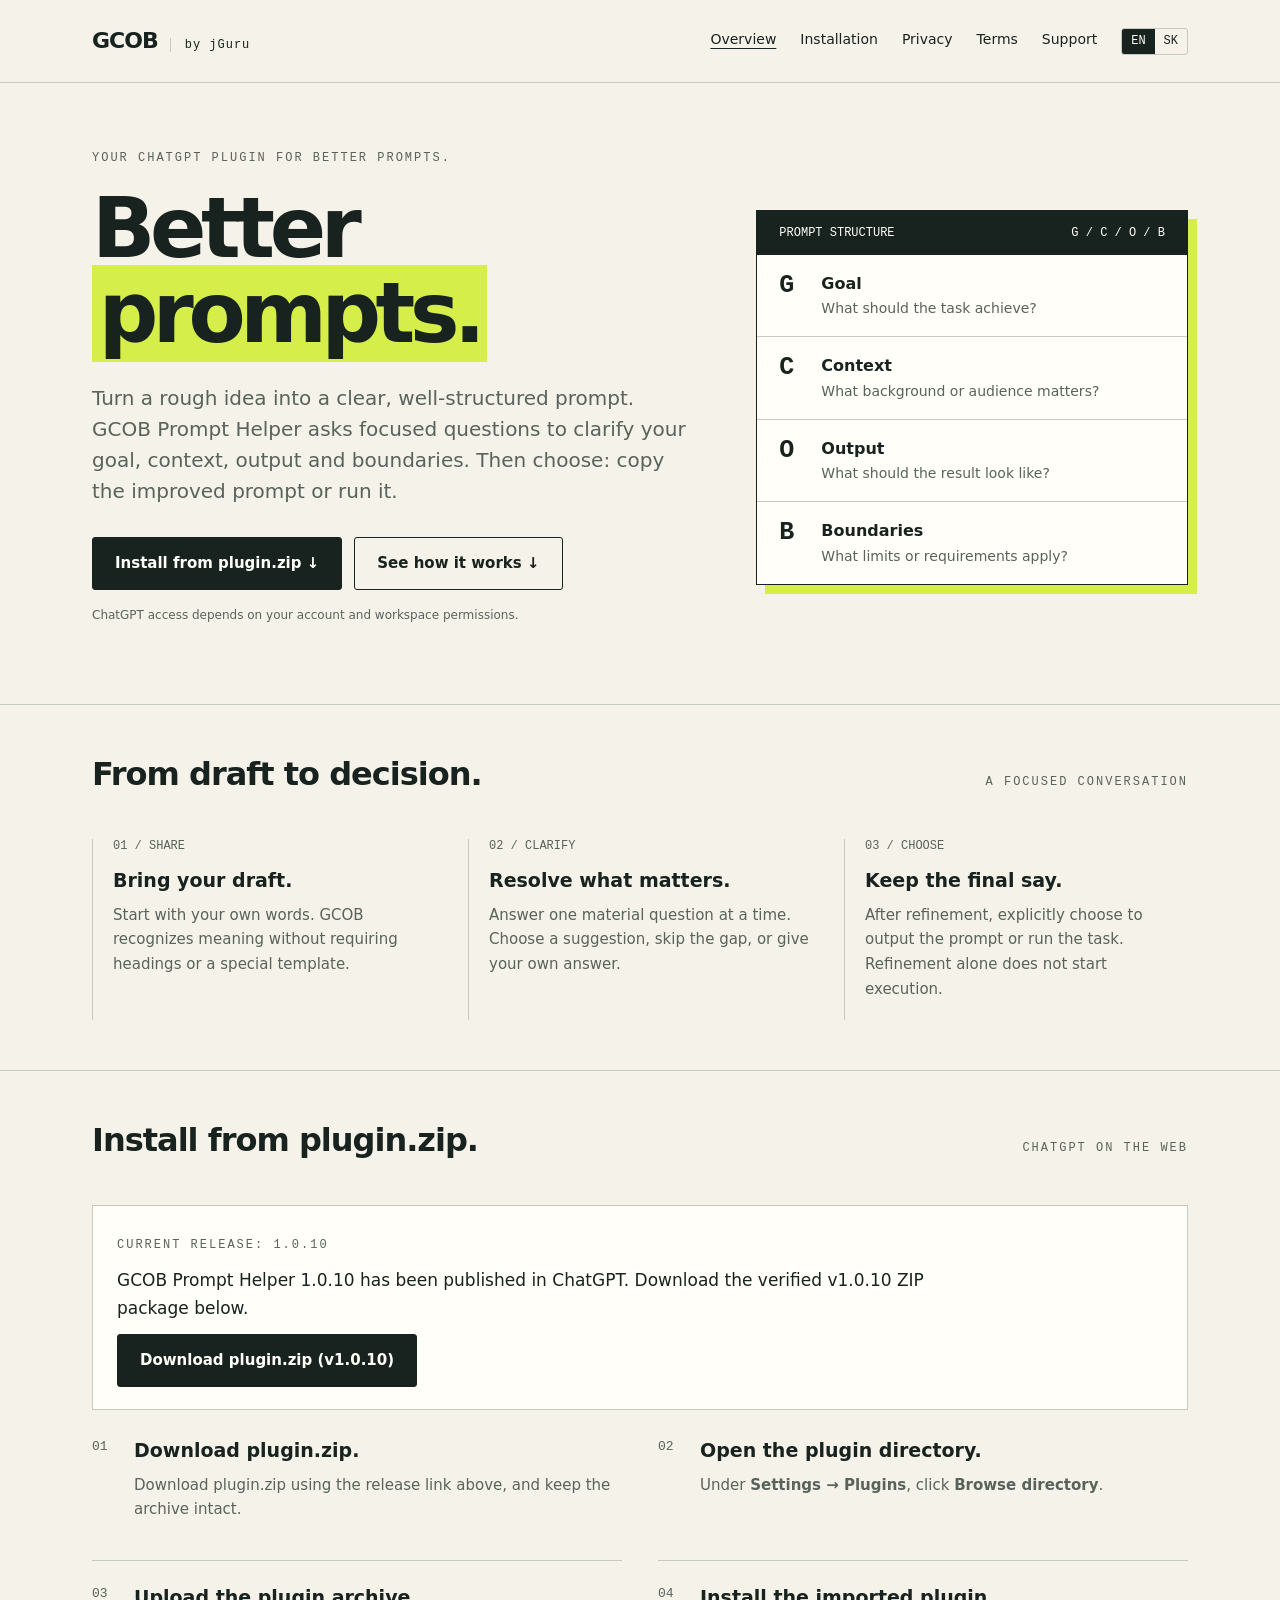
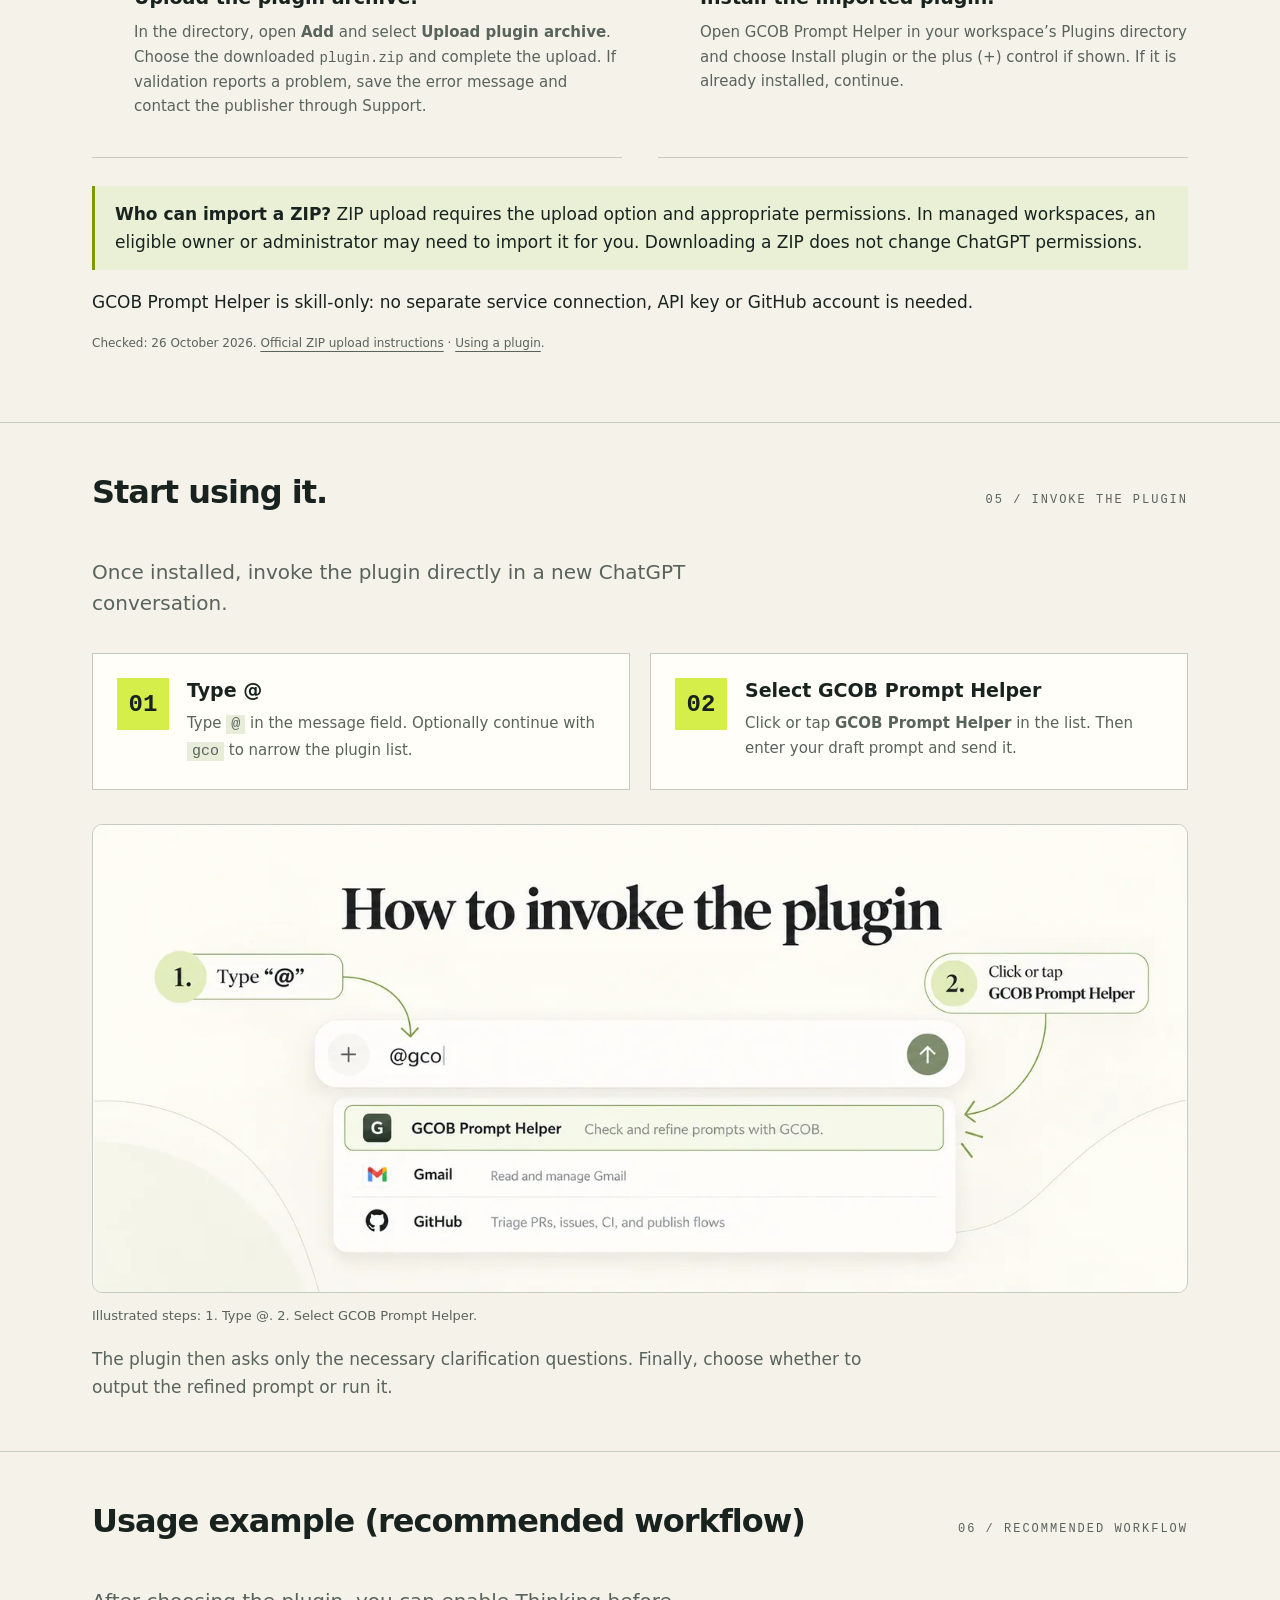
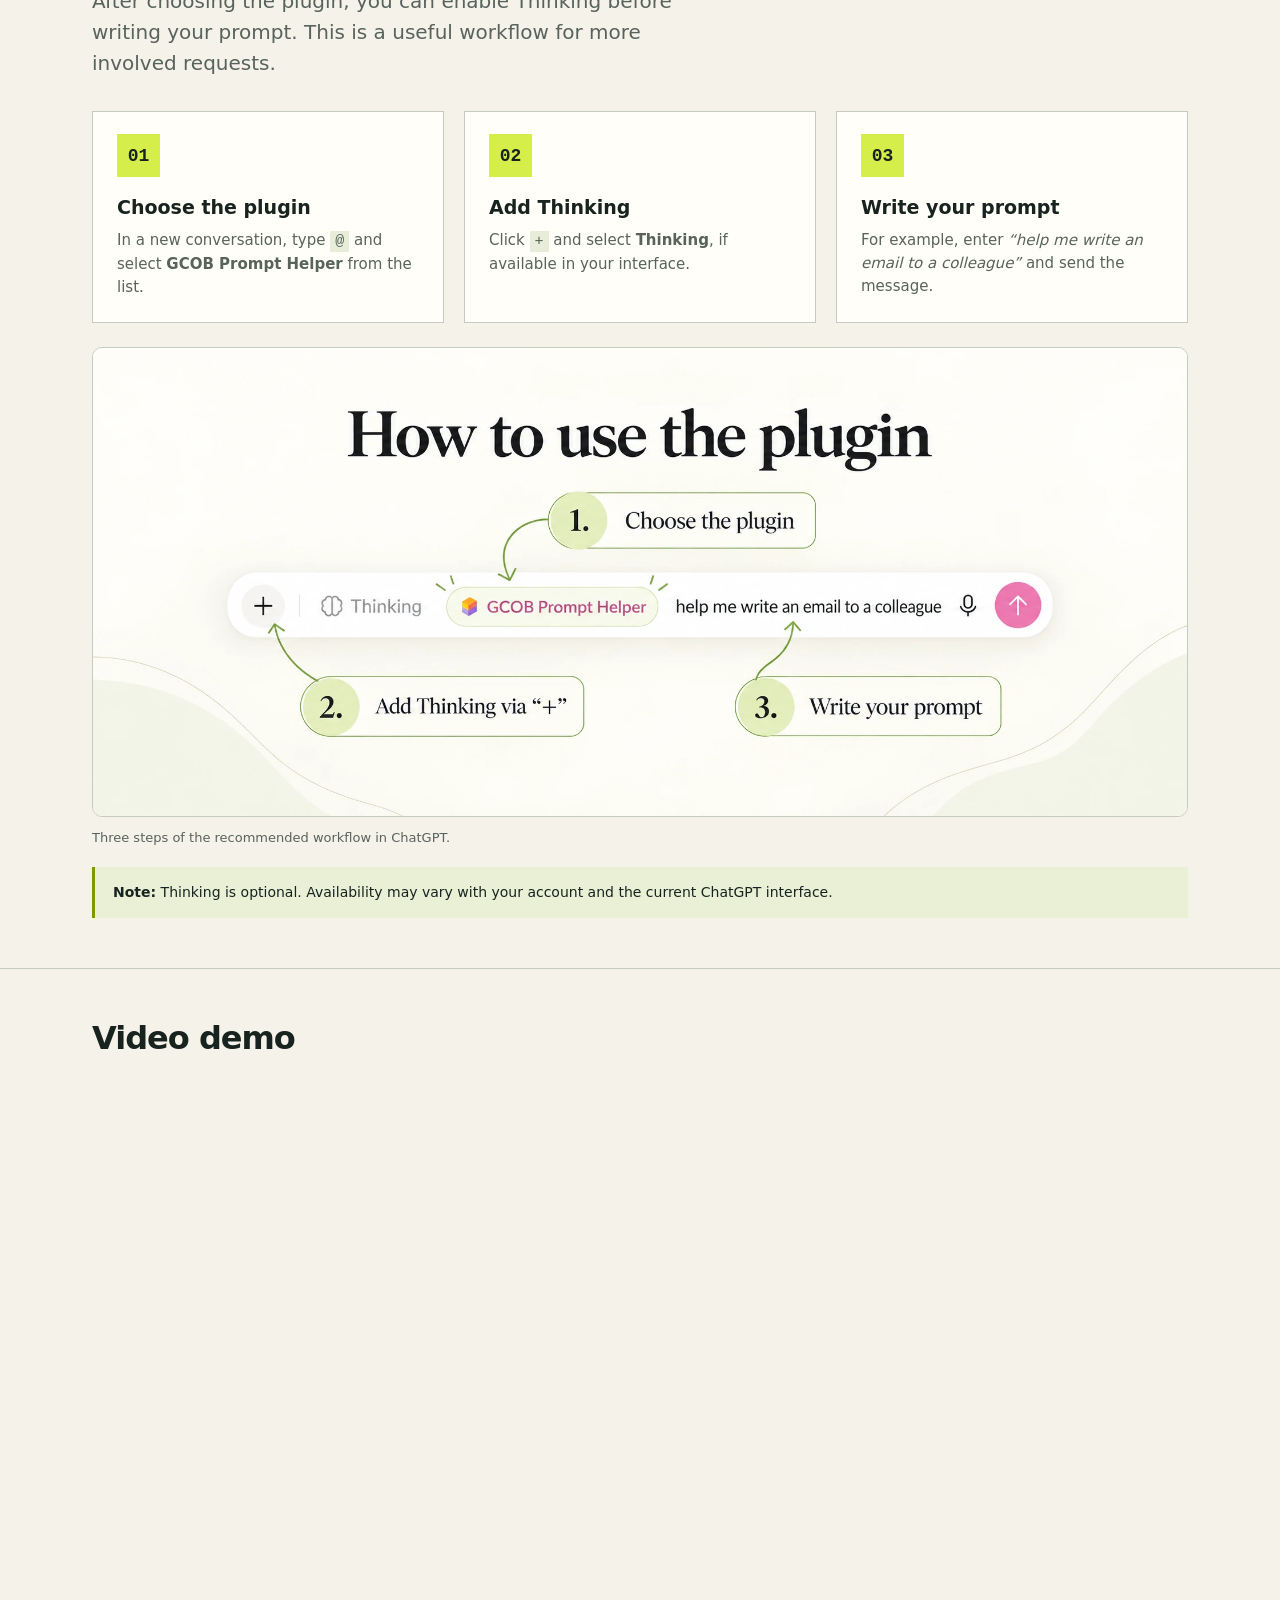
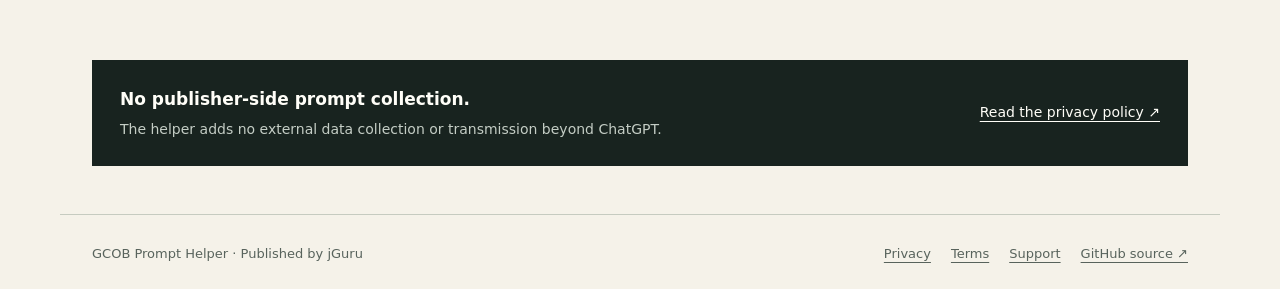
==== commit 11630625: "Add matching centered video demo to English homepage" ====
--- a/index.html
+++ b/index.html
@@ -1 +1 @@
-<!doctype html><html lang="en"><head><meta charset="utf-8"><meta name="viewport" content="width=device-width, initial-scale=1"><meta name="description" content="Create better prompts with GCOB Prompt Helper by jGuru. Turn rough ideas into clear prompts through focused questions about your goal, context, output and boundaries."><meta name="color-scheme" content="light"><meta name="referrer" content="strict-origin-when-cross-origin"><title>Better prompts with GCOB Prompt Helper | jGuru</title><link rel="icon" type="image/svg+xml" href="assets/favicon.svg"><link rel="stylesheet" href="assets/site.css?v=20261028-workflow"><link rel="canonical" href="https://passanger68.github.io/gcob-prompt-helper/" /><link rel="alternate" hreflang="en" href="https://passanger68.github.io/gcob-prompt-helper/" /><link rel="alternate" hreflang="sk" href="https://passanger68.github.io/gcob-prompt-helper/sk/" /><link rel="alternate" hreflang="x-default" href="https://passanger68.github.io/gcob-prompt-helper/" /></head><body><a class="skip" href="#main">Skip to content</a><header><div class="wrap top"><a class="brand" href="index.html">GCOB<span>by jGuru</span></a><nav aria-label="Main navigation"><a href="index.html" aria-current="page">Overview</a><a href="#install">Installation</a><a href="privacy/">Privacy</a><a href="terms/">Terms</a><a href="support/">Support</a><span class="language-switch" role="group" aria-label="EN / SK"><a href="index.html" lang="en" hreflang="en" aria-current="true">EN</a><a href="sk/index.html" lang="sk" hreflang="sk">SK</a></span></nav></div></header><main id="main"><section class="wrap hero"><div><p class="eyebrow">Your ChatGPT plugin for better prompts.</p><h1>Better<br><em>prompts.</em></h1><p class="lead">Turn a rough idea into a clear, well-structured prompt. GCOB Prompt Helper asks focused questions to clarify your goal, context, output and boundaries. Then choose: copy the improved prompt or run it.</p><div class="actions"><a class="button" href="#install">Install from plugin.zip ↓</a><a class="button secondary" href="#how-it-works">See how it works ↓</a></div><p class="micro">ChatGPT access depends on your account and workspace permissions.</p></div><aside class="spec" aria-label="The four parts of GCOB"><div class="spec-head"><span>PROMPT STRUCTURE</span><span>G / C / O / B</span></div><dl><div><dt>G</dt><dd><strong>Goal</strong>What should the task achieve?</dd></div><div><dt>C</dt><dd><strong>Context</strong>What background or audience matters?</dd></div><div><dt>O</dt><dd><strong>Output</strong>What should the result look like?</dd></div><div><dt>B</dt><dd><strong>Boundaries</strong>What limits or requirements apply?</dd></div></dl></aside></section><section class="section" id="how-it-works"><div class="wrap"><div class="section-head"><h2>From draft to decision.</h2><span class="eyebrow">A focused conversation</span></div><div class="steps"><article><span class="number">01 / SHARE</span><h3>Bring your draft.</h3><p>Start with your own words. GCOB recognizes meaning without requiring headings or a special template.</p></article><article><span class="number">02 / CLARIFY</span><h3>Resolve what matters.</h3><p>Answer one material question at a time. Choose a suggestion, skip the gap, or give your own answer.</p></article><article><span class="number">03 / CHOOSE</span><h3>Keep the final say.</h3><p>After refinement, explicitly choose to output the prompt or run the task. Refinement alone does not start execution.</p></article></div></div></section><section class="section" id="install"><div class="wrap"><div class="section-head"><h2>Install from plugin.zip.</h2><span class="eyebrow">ChatGPT on the web</span></div><div class="release-status"><span class="eyebrow">Current release: 1.0.10</span><p>GCOB Prompt Helper 1.0.10 has been published in ChatGPT. Download the verified v1.0.10 ZIP package below.</p><a class="button" href="https://github.com/passanger68/gcob-prompt-helper/releases/download/v1.0.10/plugin.zip" download>Download plugin.zip (v1.0.10)</a></div><ol class="install-steps"><li><h3>Download plugin.zip.</h3><p>Download plugin.zip using the release link above, and keep the archive intact.</p></li><li><h3>Open the plugin directory.</h3><p>Under <strong>Settings → Plugins</strong>, click <strong>Browse directory</strong>.</p></li><li><h3>Upload the plugin archive.</h3><p>In the directory, open <strong>Add</strong> and select <strong>Upload plugin archive</strong>. Choose the downloaded <code>plugin.zip</code> and complete the upload. If validation reports a problem, save the error message and contact the publisher through Support.</p></li><li><h3>Install the imported plugin.</h3><p>Open GCOB Prompt Helper in your workspace’s Plugins directory and choose Install plugin or the plus (+) control if shown. If it is already installed, continue.</p></li></ol><p class="note"><strong>Who can import a ZIP?</strong> ZIP upload requires the upload option and appropriate permissions. In managed workspaces, an eligible owner or administrator may need to import it for you. Downloading a ZIP does not change ChatGPT permissions.</p><p>GCOB Prompt Helper is skill-only: no separate service connection, API key or GitHub account is needed.</p><p class="micro">Checked: 26 October 2026. <a href="https://help.openai.com/en/articles/20001256-plugins-in-chatgpt">Official ZIP upload instructions</a> · <a href="https://learn.chatgpt.com/docs/build-plugins#using-a-plugin">Using a plugin</a>.</p></div></section><section class="section" id="start-using"><div class="wrap"><div class="section-head"><h2>Start using it.</h2><span class="eyebrow">05 / INVOKE THE PLUGIN</span></div><p class="lead">Once installed, invoke the plugin directly in a new ChatGPT conversation.</p><div class="invoke-grid"><div class="invoke-step"><span class="invoke-num">01</span><div><h3>Type @</h3><p>Type <code>@</code> in the message field. Optionally continue with <code>gco</code> to narrow the plugin list.</p></div></div><div class="invoke-step"><span class="invoke-num">02</span><div><h3>Select GCOB Prompt Helper</h3><p>Click or tap <strong>GCOB Prompt Helper</strong> in the list. Then enter your draft prompt and send it.</p></div></div></div><figure class="invoke-visual"><img src="assets/invoke-plugin-en.webp" width="1400" height="600" style="aspect-ratio:7/3" loading="lazy" decoding="async" alt="How to invoke GCOB Prompt Helper in two steps"><figcaption>Illustrated steps: 1. Type @. 2. Select GCOB Prompt Helper.</figcaption></figure><p class="invoke-after">The plugin then asks only the necessary clarification questions. Finally, choose whether to output the refined prompt or run it.</p></div></section><section class="section recommended-usage" id="recommended-workflow"><div class="wrap"><div class="section-head"><h2>Usage example (recommended workflow)</h2><span class="eyebrow">06 / RECOMMENDED WORKFLOW</span></div><p class="lead">After choosing the plugin, you can enable Thinking before writing your prompt. This is a useful workflow for more involved requests.</p><div class="recommended-grid"><article class="recommended-step"><span class="recommended-num">01</span><h3>Choose the plugin</h3><p>In a new conversation, type <code>@</code> and select <strong>GCOB Prompt Helper</strong> from the list.</p></article><article class="recommended-step"><span class="recommended-num">02</span><h3>Add Thinking</h3><p>Click <code>+</code> and select <strong>Thinking</strong>, if available in your interface.</p></article><article class="recommended-step"><span class="recommended-num">03</span><h3>Write your prompt</h3><p>For example, enter <em>“help me write an email to a colleague”</em> and send the message.</p></article></div><figure class="recommended-visual"><img src="assets/example-workflow-en.webp" width="1916" height="821" loading="lazy" decoding="async" alt="Illustrated example: choose GCOB Prompt Helper, add Thinking through plus, and write your prompt."><figcaption>Three steps of the recommended workflow in ChatGPT.</figcaption></figure><p class="recommended-note"><strong>Note:</strong> Thinking is optional. Availability may vary with your account and the current ChatGPT interface.</p></div></section><section class="wrap" style="padding-bottom:48px"><div class="privacy-banner"><div><strong>No publisher-side prompt collection.</strong><p>The helper adds no external data collection or transmission beyond ChatGPT.</p></div><a href="privacy/">Read the privacy policy ↗</a></div></section></main><footer class="wrap footer"><span>GCOB Prompt Helper · Published by jGuru</span><div class="footer-links"><a href="privacy/">Privacy</a><a href="terms/">Terms</a><a href="support/">Support</a><a href="https://github.com/passanger68/gcob-prompt-helper">GitHub source ↗</a></div></footer></body></html>+<!doctype html><html lang="en"><head><meta charset="utf-8"><meta name="viewport" content="width=device-width, initial-scale=1"><meta name="description" content="Create better prompts with GCOB Prompt Helper by jGuru. Turn rough ideas into clear prompts through focused questions about your goal, context, output and boundaries."><meta name="color-scheme" content="light"><meta name="referrer" content="strict-origin-when-cross-origin"><title>Better prompts with GCOB Prompt Helper | jGuru</title><link rel="icon" type="image/svg+xml" href="assets/favicon.svg"><link rel="stylesheet" href="assets/site.css?v=20261028-workflow"><link rel="canonical" href="https://passanger68.github.io/gcob-prompt-helper/" /><link rel="alternate" hreflang="en" href="https://passanger68.github.io/gcob-prompt-helper/" /><link rel="alternate" hreflang="sk" href="https://passanger68.github.io/gcob-prompt-helper/sk/" /><link rel="alternate" hreflang="x-default" href="https://passanger68.github.io/gcob-prompt-helper/" /></head><body><a class="skip" href="#main">Skip to content</a><header><div class="wrap top"><a class="brand" href="index.html">GCOB<span>by jGuru</span></a><nav aria-label="Main navigation"><a href="index.html" aria-current="page">Overview</a><a href="#install">Installation</a><a href="privacy/">Privacy</a><a href="terms/">Terms</a><a href="support/">Support</a><span class="language-switch" role="group" aria-label="EN / SK"><a href="index.html" lang="en" hreflang="en" aria-current="true">EN</a><a href="sk/index.html" lang="sk" hreflang="sk">SK</a></span></nav></div></header><main id="main"><section class="wrap hero"><div><p class="eyebrow">Your ChatGPT plugin for better prompts.</p><h1>Better<br><em>prompts.</em></h1><p class="lead">Turn a rough idea into a clear, well-structured prompt. GCOB Prompt Helper asks focused questions to clarify your goal, context, output and boundaries. Then choose: copy the improved prompt or run it.</p><div class="actions"><a class="button" href="#install">Install from plugin.zip ↓</a><a class="button secondary" href="#how-it-works">See how it works ↓</a></div><p class="micro">ChatGPT access depends on your account and workspace permissions.</p></div><aside class="spec" aria-label="The four parts of GCOB"><div class="spec-head"><span>PROMPT STRUCTURE</span><span>G / C / O / B</span></div><dl><div><dt>G</dt><dd><strong>Goal</strong>What should the task achieve?</dd></div><div><dt>C</dt><dd><strong>Context</strong>What background or audience matters?</dd></div><div><dt>O</dt><dd><strong>Output</strong>What should the result look like?</dd></div><div><dt>B</dt><dd><strong>Boundaries</strong>What limits or requirements apply?</dd></div></dl></aside></section><section class="section" id="how-it-works"><div class="wrap"><div class="section-head"><h2>From draft to decision.</h2><span class="eyebrow">A focused conversation</span></div><div class="steps"><article><span class="number">01 / SHARE</span><h3>Bring your draft.</h3><p>Start with your own words. GCOB recognizes meaning without requiring headings or a special template.</p></article><article><span class="number">02 / CLARIFY</span><h3>Resolve what matters.</h3><p>Answer one material question at a time. Choose a suggestion, skip the gap, or give your own answer.</p></article><article><span class="number">03 / CHOOSE</span><h3>Keep the final say.</h3><p>After refinement, explicitly choose to output the prompt or run the task. Refinement alone does not start execution.</p></article></div></div></section><section class="section" id="install"><div class="wrap"><div class="section-head"><h2>Install from plugin.zip.</h2><span class="eyebrow">ChatGPT on the web</span></div><div class="release-status"><span class="eyebrow">Current release: 1.0.10</span><p>GCOB Prompt Helper 1.0.10 has been published in ChatGPT. Download the verified v1.0.10 ZIP package below.</p><a class="button" href="https://github.com/passanger68/gcob-prompt-helper/releases/download/v1.0.10/plugin.zip" download>Download plugin.zip (v1.0.10)</a></div><ol class="install-steps"><li><h3>Download plugin.zip.</h3><p>Download plugin.zip using the release link above, and keep the archive intact.</p></li><li><h3>Open the plugin directory.</h3><p>Under <strong>Settings → Plugins</strong>, click <strong>Browse directory</strong>.</p></li><li><h3>Upload the plugin archive.</h3><p>In the directory, open <strong>Add</strong> and select <strong>Upload plugin archive</strong>. Choose the downloaded <code>plugin.zip</code> and complete the upload. If validation reports a problem, save the error message and contact the publisher through Support.</p></li><li><h3>Install the imported plugin.</h3><p>Open GCOB Prompt Helper in your workspace’s Plugins directory and choose Install plugin or the plus (+) control if shown. If it is already installed, continue.</p></li></ol><p class="note"><strong>Who can import a ZIP?</strong> ZIP upload requires the upload option and appropriate permissions. In managed workspaces, an eligible owner or administrator may need to import it for you. Downloading a ZIP does not change ChatGPT permissions.</p><p>GCOB Prompt Helper is skill-only: no separate service connection, API key or GitHub account is needed.</p><p class="micro">Checked: 26 October 2026. <a href="https://help.openai.com/en/articles/20001256-plugins-in-chatgpt">Official ZIP upload instructions</a> · <a href="https://learn.chatgpt.com/docs/build-plugins#using-a-plugin">Using a plugin</a>.</p></div></section><section class="section" id="start-using"><div class="wrap"><div class="section-head"><h2>Start using it.</h2><span class="eyebrow">05 / INVOKE THE PLUGIN</span></div><p class="lead">Once installed, invoke the plugin directly in a new ChatGPT conversation.</p><div class="invoke-grid"><div class="invoke-step"><span class="invoke-num">01</span><div><h3>Type @</h3><p>Type <code>@</code> in the message field. Optionally continue with <code>gco</code> to narrow the plugin list.</p></div></div><div class="invoke-step"><span class="invoke-num">02</span><div><h3>Select GCOB Prompt Helper</h3><p>Click or tap <strong>GCOB Prompt Helper</strong> in the list. Then enter your draft prompt and send it.</p></div></div></div><figure class="invoke-visual"><img src="assets/invoke-plugin-en.webp" width="1400" height="600" style="aspect-ratio:7/3" loading="lazy" decoding="async" alt="How to invoke GCOB Prompt Helper in two steps"><figcaption>Illustrated steps: 1. Type @. 2. Select GCOB Prompt Helper.</figcaption></figure><p class="invoke-after">The plugin then asks only the necessary clarification questions. Finally, choose whether to output the refined prompt or run it.</p></div></section><section class="section recommended-usage" id="recommended-workflow"><div class="wrap"><div class="section-head"><h2>Usage example (recommended workflow)</h2><span class="eyebrow">06 / RECOMMENDED WORKFLOW</span></div><p class="lead">After choosing the plugin, you can enable Thinking before writing your prompt. This is a useful workflow for more involved requests.</p><div class="recommended-grid"><article class="recommended-step"><span class="recommended-num">01</span><h3>Choose the plugin</h3><p>In a new conversation, type <code>@</code> and select <strong>GCOB Prompt Helper</strong> from the list.</p></article><article class="recommended-step"><span class="recommended-num">02</span><h3>Add Thinking</h3><p>Click <code>+</code> and select <strong>Thinking</strong>, if available in your interface.</p></article><article class="recommended-step"><span class="recommended-num">03</span><h3>Write your prompt</h3><p>For example, enter <em>“help me write an email to a colleague”</em> and send the message.</p></article></div><figure class="recommended-visual"><img src="assets/example-workflow-en.webp" width="1916" height="821" loading="lazy" decoding="async" alt="Illustrated example: choose GCOB Prompt Helper, add Thinking through plus, and write your prompt."><figcaption>Three steps of the recommended workflow in ChatGPT.</figcaption></figure><p class="recommended-note"><strong>Note:</strong> Thinking is optional. Availability may vary with your account and the current ChatGPT interface.</p></div></section><section class="section" id="video-demo" aria-labelledby="video-demo-title"><div class="wrap"><div class="section-head"><h2 id="video-demo-title">Video demo</h2></div><div style="width:100%;max-width:900px;margin:0 auto"><iframe width="900" height="506" style="display:block;width:100%;height:auto;aspect-ratio:16/9;border:0" src="https://www.youtube-nocookie.com/embed/Nh0ppAVDAak" title="GCOB Prompt Helper video demo" loading="lazy" referrerpolicy="strict-origin-when-cross-origin" allow="accelerometer; autoplay; clipboard-write; encrypted-media; gyroscope; picture-in-picture; web-share" allowfullscreen></iframe></div></div></section><section class="wrap" style="padding-bottom:48px"><div class="privacy-banner"><div><strong>No publisher-side prompt collection.</strong><p>The helper adds no external data collection or transmission beyond ChatGPT.</p></div><a href="privacy/">Read the privacy policy ↗</a></div></section></main><footer class="wrap footer"><span>GCOB Prompt Helper · Published by jGuru</span><div class="footer-links"><a href="privacy/">Privacy</a><a href="terms/">Terms</a><a href="support/">Support</a><a href="https://github.com/passanger68/gcob-prompt-helper">GitHub source ↗</a></div></footer></body></html>
